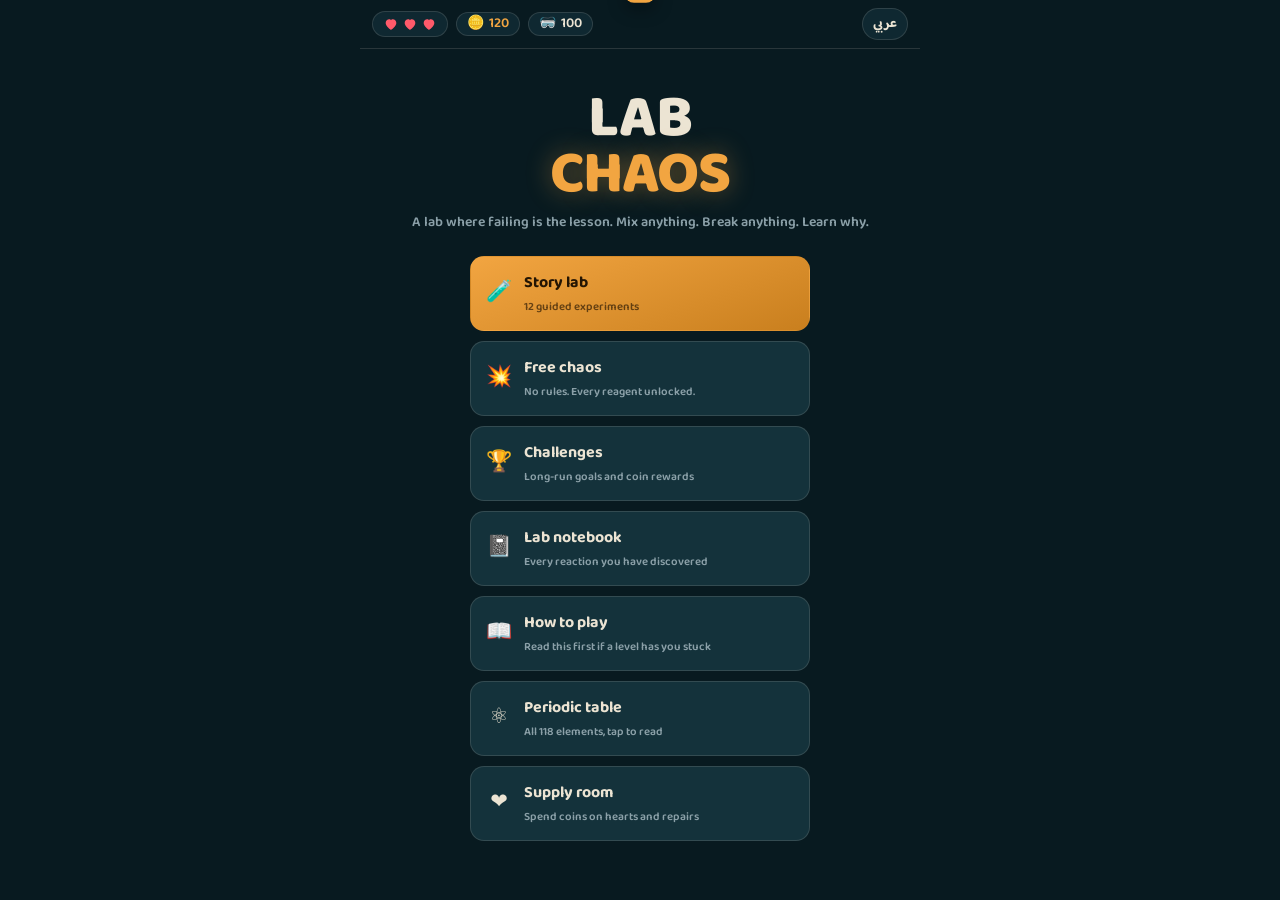
==== index.html @ be36ad11 "Rename lab-chaos.html to index.html" ====
<!DOCTYPE html>
<html lang="en" dir="ltr">
<head>
<meta charset="utf-8">
<meta name="viewport" content="width=device-width, initial-scale=1, maximum-scale=1, user-scalable=no, viewport-fit=cover">
<title>Lab Chaos</title>
<link rel="preconnect" href="https://fonts.googleapis.com">
<link rel="preconnect" href="https://fonts.gstatic.com" crossorigin>
<link href="https://fonts.googleapis.com/css2?family=Baloo+Bhaijaan+2:wght@400;600;700;800&display=swap" rel="stylesheet">
<style>
:root{
  --wall:#123540; --wall2:#0b232b; --wall3:#081a20;
  --bench:#4d3a2a; --bench2:#33251a; --bench3:#5e4835;
  --bone:#ece4d3; 
  --dim:#8ba0a8;
  --amber:#f2a541; --amber2:#c97f1e;
  --lilac:#b06fd0;
  --cuprite:#2f8fbf;
  --danger:#e0523c;
  --heart:#ff5a6a;
  --good:#5fd08a;
  --tox:#a8d84a;
  --glass:rgba(233,245,250,.16);
  --card:#14323b;
  --card2:#0f2831;
  --line:rgba(236,228,211,.14);
  --r:14px;
}
*{box-sizing:border-box;-webkit-tap-highlight-color:transparent}
html,body{margin:0;padding:0;height:100%;overflow:hidden;overscroll-behavior:none}
body{
  background:var(--wall3);
  color:var(--bone);
  font-family:"Baloo Bhaijaan 2","Segoe UI",Tahoma,system-ui,sans-serif;
  font-weight:600;
  -webkit-font-smoothing:antialiased;
  user-select:none;
}
button{font-family:inherit;font-weight:700;color:inherit;border:0;background:none;cursor:pointer}
#app{
  position:fixed;inset:0;display:flex;flex-direction:column;
  max-width:560px;margin:0 auto;
  background:var(--wall3);
  padding-top:env(safe-area-inset-top);
  padding-bottom:env(safe-area-inset-bottom);
}

/* ---------- HUD ---------- */
#hud{
  flex:0 0 auto;display:flex;align-items:center;gap:8px;
  padding:8px 12px;background:var(--wall3);
  border-bottom:1px solid var(--line);z-index:40;
}
.hud-pill{
  display:flex;align-items:center;gap:5px;
  background:var(--card2);border:1px solid var(--line);
  border-radius:999px;padding:4px 10px;font-size:14px;line-height:1;
}
.hud-pill .ic{font-size:14px}
#hearts{display:flex;gap:3px;align-items:center}
.hp{width:16px;height:16px;transition:transform .25s,opacity .25s}
.hp.gone{opacity:.22;transform:scale(.78)}
.hp.pulse{animation:hbeat .5s}
@keyframes hbeat{0%,100%{transform:scale(1)}40%{transform:scale(1.5)}}
#coinBox{color:var(--amber)}
#hud .spacer{flex:1}
#langBtn{
  background:var(--card2);border:1px solid var(--line);border-radius:999px;
  padding:4px 10px;font-size:13px;
}
#homeBtn{
  background:var(--card2);border:1px solid var(--line);border-radius:999px;
  width:30px;height:30px;display:flex;align-items:center;justify-content:center;font-size:15px;
}

/* ---------- screens ---------- */
.screen{
  flex:1;min-height:0;display:none;flex-direction:column;
}
.screen.on{display:flex}
.scroll{flex:1;min-height:0;overflow-y:auto;-webkit-overflow-scrolling:touch;padding:14px 14px 28px}

/* ---------- home ---------- */
#s-home .scroll{display:flex;flex-direction:column;justify-content:center;text-align:center}
.logo{
  font-size:clamp(38px,13vw,60px);font-weight:800;line-height:.92;
  letter-spacing:-.02em;margin:0 0 2px;
}
.logo .l2{display:block;color:var(--amber);text-shadow:0 0 26px rgba(242,165,65,.4)}
.tag{color:var(--dim);font-size:14px;font-weight:600;margin:6px 0 22px;line-height:1.5}
.menu{display:flex;flex-direction:column;gap:10px;max-width:340px;width:100%;margin:0 auto}
.mbtn{
  display:flex;align-items:center;gap:12px;text-align:start;
  background:var(--card);border:1px solid var(--line);border-radius:var(--r);
  padding:13px 15px;font-size:16px;transition:transform .12s,background .15s;
}
.mbtn:active{transform:scale(.975);background:#19404b}
.mbtn .em{font-size:21px;width:26px;text-align:center;flex:0 0 auto}
.mbtn .sub{display:block;font-size:11.5px;color:var(--dim);font-weight:600;margin-top:1px}
.mbtn.primary{background:linear-gradient(160deg,var(--amber) 0%,var(--amber2) 100%);color:#241503;border-color:transparent}
.mbtn.primary .sub{color:rgba(36,21,3,.66)}

/* ---------- lab ---------- */
#s-lab{position:relative}
#task{
  flex:0 0 auto;margin:8px 12px 0;padding:9px 12px;
  background:var(--card);border:1px solid var(--line);border-inline-start:3px solid var(--amber);
  border-radius:10px;font-size:13px;line-height:1.35;
}
#task .tl{color:var(--amber);font-size:11px;display:block;margin-bottom:1px}
#stage{
  flex:1;min-height:0;position:relative;overflow:hidden;
  margin:8px 0 0;
  background:
    radial-gradient(120% 80% at 50% 0%,#1a4855 0%,var(--wall) 45%,var(--wall2) 100%);
}
#stage.shake{animation:shk .32s linear infinite}
@keyframes shk{
  0%{transform:translate(0,0)}25%{transform:translate(-3px,2px)}
  50%{transform:translate(3px,-2px)}75%{transform:translate(-2px,-2px)}
  100%{transform:translate(0,0)}
}
.flicker{position:absolute;inset:0;background:rgba(180,230,240,.045);animation:flk 7s infinite;pointer-events:none}
@keyframes flk{0%,96%,100%{opacity:1}97%{opacity:.25}98%{opacity:.9}99%{opacity:.35}}

/* shelf on wall */
.wallshelf{position:absolute;top:9%;left:0;right:0;height:34px}
.wallshelf .board{position:absolute;bottom:0;left:6%;right:6%;height:5px;background:var(--bench2);border-radius:2px}
.wallshelf .jar{position:absolute;bottom:5px;width:11px;height:19px;border-radius:2px 2px 3px 3px;opacity:.5}
.hood{
  position:absolute;top:14%;inset-inline-end:3%;width:26%;height:30%;
  border:2px solid rgba(236,228,211,.2);border-radius:6px;
  background:linear-gradient(180deg,rgba(120,200,220,.10),rgba(120,200,220,.02));
}
.hood .sash{position:absolute;left:0;right:0;top:0;background:rgba(160,220,235,.16);
  border-bottom:2px solid rgba(236,228,211,.3);transition:height .4s;height:70%}
.hood.open .sash{height:14%}
.hood .lbl{position:absolute;bottom:3px;left:0;right:0;text-align:center;font-size:8.5px;color:var(--dim)}
.wallkit{position:absolute;top:15%;inset-inline-start:4%;display:flex;flex-direction:column;gap:9px;font-size:17px;opacity:.75}

/* bench */
.bench{position:absolute;left:0;right:0;bottom:0;height:26%;
  background:linear-gradient(180deg,var(--bench3) 0 9px,var(--bench) 9px,var(--bench2) 100%);
  border-top:2px solid #6b5340;
}
.bench::after{content:"";position:absolute;top:12px;left:8%;width:26%;height:2px;background:rgba(0,0,0,.32);border-radius:2px}
.bench::before{content:"";position:absolute;top:22px;inset-inline-end:14%;width:16%;height:3px;background:rgba(0,0,0,.25);border-radius:2px;filter:blur(.4px)}

/* character */
#doc{position:absolute;bottom:24%;inset-inline-start:6%;width:74px;transition:transform .2s}
#doc.panic{animation:jump .4s infinite}
@keyframes jump{0%,100%{transform:translateY(0)}50%{transform:translateY(-6px)}}

/* beaker */
#beakerWrap{position:absolute;bottom:20%;left:50%;transform:translateX(-50%);width:132px;filter:drop-shadow(0 6px 14px rgba(0,0,0,.5))}
#bubbles{position:absolute;inset:0;pointer-events:none}
.bub{position:absolute;border-radius:50%;background:rgba(255,255,255,.62);animation:rise linear forwards}
@keyframes rise{0%{transform:translateY(0) scale(.6);opacity:.9}100%{transform:translateY(-62px) scale(1.15);opacity:0}}
.steam{position:absolute;bottom:56%;left:50%;width:15px;height:15px;border-radius:50%;
  background:rgba(255,255,255,.3);filter:blur(4px);animation:steamUp 2s ease-out forwards}
@keyframes steamUp{0%{transform:translate(-50%,0) scale(.5);opacity:.75}100%{transform:translate(-50%,-90px) scale(2.4);opacity:0}}
#gasVeil{position:absolute;inset:0;background:radial-gradient(circle at 50% 70%,rgba(168,216,74,.55),rgba(168,216,74,0) 70%);opacity:0;transition:opacity .7s;pointer-events:none}
#flash{position:absolute;inset:0;background:#fff;opacity:0;pointer-events:none;transition:opacity .45s}
#fireLayer{position:absolute;inset:0;pointer-events:none;opacity:0;transition:opacity .3s;
  background:radial-gradient(circle at 50% 78%,rgba(242,120,40,.65),rgba(242,60,20,0) 62%)}

/* speech */
#say{
  position:absolute;bottom:44%;inset-inline-start:4%;max-width:52%;
  background:var(--bone);color:#16303a;border-radius:10px;padding:6px 9px;
  font-size:11.5px;line-height:1.3;opacity:0;transition:opacity .25s;font-weight:700;
}
#say.on{opacity:1}

/* ---------- controls ---------- */
#controls{flex:0 0 auto;background:var(--wall3);border-top:1px solid var(--line);padding:8px 10px 10px}
.row{display:flex;gap:7px;align-items:center}
.gear{
  flex:1;display:flex;flex-direction:column;align-items:center;gap:1px;
  background:var(--card2);border:1px solid var(--line);border-radius:10px;padding:5px 2px;
  font-size:9.5px;color:var(--dim);transition:background .15s,border-color .15s,color .15s;
}
.gear .g{font-size:16px;filter:grayscale(1) opacity(.5);transition:filter .15s}
.gear.on{background:#1d4a3a;border-color:#3f8f6a;color:#9fe0bd}
.gear.on .g{filter:none}

#slots{display:flex;gap:7px;margin:7px 0}
.slot{
  flex:1;height:46px;border-radius:10px;border:1.5px dashed rgba(236,228,211,.25);
  display:flex;flex-direction:column;align-items:center;justify-content:center;gap:0;
  background:var(--card2);font-size:9px;color:var(--dim);position:relative;overflow:hidden;
}
.slot.filled{border-style:solid;border-color:var(--amber);color:var(--bone)}
.slot .sym{font-size:15px;font-weight:800;line-height:1.05}
.slot .nm{font-size:8.5px;opacity:.72;line-height:1.1;padding:0 3px;text-align:center}
.slot .swatch{position:absolute;top:0;left:0;right:0;height:3px}
#mixBtn{
  flex:0 0 88px;height:46px;border-radius:10px;
  background:linear-gradient(160deg,var(--amber),var(--amber2));color:#241503;
  font-size:16px;font-weight:800;transition:transform .12s,filter .2s;
}
#mixBtn:disabled{filter:grayscale(.75) brightness(.62)}
#mixBtn:active:not(:disabled){transform:scale(.95)}

#shelf{display:flex;gap:6px;overflow-x:auto;padding:2px 0 4px;scrollbar-width:none}
#shelf::-webkit-scrollbar{display:none}
.rg{
  flex:0 0 auto;width:58px;border-radius:10px;background:var(--card);
  border:1px solid var(--line);padding:5px 3px 4px;
  display:flex;flex-direction:column;align-items:center;gap:2px;transition:transform .12s,border-color .15s;
}
.rg:active{transform:scale(.93)}
.rg.sel{border-color:var(--amber);background:#1c4351}
.bottle{width:19px;height:26px;border-radius:3px 3px 5px 5px;position:relative;box-shadow:inset -3px 0 5px rgba(0,0,0,.3)}
.bottle::before{content:"";position:absolute;top:-4px;left:50%;transform:translateX(-50%);width:8px;height:5px;background:#7d6a55;border-radius:2px}
.bottle .sh{position:absolute;top:3px;left:2.5px;width:2.5px;height:60%;background:rgba(255,255,255,.5);border-radius:2px}
.rg .s{font-size:10.5px;font-weight:800;line-height:1.1}
.rg .n{font-size:7.5px;color:var(--dim);line-height:1.05;text-align:center;height:17px;overflow:hidden}

/* emergency */
#emerg{
  position:absolute;inset:0;background:rgba(8,26,32,.9);backdrop-filter:blur(2px);
  display:none;flex-direction:column;align-items:center;justify-content:center;gap:12px;z-index:60;padding:20px;
}
#emerg.on{display:flex}
#emerg h3{margin:0;font-size:21px;color:var(--danger);text-align:center}
#emerg p{margin:0;font-size:13px;color:var(--dim);text-align:center;max-width:280px;line-height:1.4}
#timerBar{width:190px;height:7px;background:var(--card2);border-radius:4px;overflow:hidden}
#timerFill{height:100%;width:100%;background:var(--danger);transition:width .1s linear}
.erow{display:flex;gap:10px}
.ebtn{
  width:80px;height:80px;border-radius:16px;background:var(--card);border:1.5px solid var(--line);
  display:flex;flex-direction:column;align-items:center;justify-content:center;gap:3px;font-size:10px;color:var(--dim);
}
.ebtn .e{font-size:29px}
.ebtn:active{transform:scale(.94);border-color:var(--amber)}

/* ---------- result sheet ---------- */
#sheet{
  position:absolute;inset-inline:0;bottom:0;z-index:70;
  background:var(--card);border-radius:20px 20px 0 0;border-top:2px solid var(--line);
  transform:translateY(105%);transition:transform .34s cubic-bezier(.2,.9,.3,1);
  max-height:82%;display:flex;flex-direction:column;
}
#sheet.on{transform:translateY(0)}
#sheet .grab{width:38px;height:4px;border-radius:3px;background:rgba(236,228,211,.25);margin:8px auto 2px;flex:0 0 auto}
#sheet .body{overflow-y:auto;padding:8px 16px 14px}
#sheet .verdict{font-size:23px;font-weight:800;margin:2px 0 1px;display:flex;align-items:center;gap:7px}
#sheet .eq{
  font-size:13.5px;color:var(--bone);background:var(--card2);border:1px solid var(--line);
  border-radius:9px;padding:7px 10px;margin:8px 0;direction:ltr;text-align:center;letter-spacing:.02em;
}
#sheet .why{font-size:13.5px;line-height:1.55;color:#cfdde2;font-weight:600}
#sheet .why b{color:var(--amber);font-weight:800}
#sheet .lesson{
  margin-top:9px;padding:9px 11px;background:rgba(242,165,65,.09);
  border-inline-start:3px solid var(--amber);border-radius:0 9px 9px 0;font-size:12.5px;line-height:1.5;
}
#sheet .deltas{display:flex;gap:7px;flex-wrap:wrap;margin-top:10px}
.delta{font-size:12px;border-radius:999px;padding:3px 10px;background:var(--card2);border:1px solid var(--line)}
.delta.pos{color:var(--good)}.delta.neg{color:var(--danger)}
#sheetBtns{display:flex;gap:8px;padding:0 16px 16px;flex:0 0 auto}
.sbtn{flex:1;padding:12px;border-radius:11px;background:var(--card2);border:1px solid var(--line);font-size:14px}
.sbtn.go{background:linear-gradient(160deg,var(--amber),var(--amber2));color:#241503;border-color:transparent}

/* ---------- generic cards ---------- */
h2.title{font-size:25px;margin:2px 0 3px;font-weight:800}
p.lede{color:var(--dim);font-size:12.5px;margin:0 0 15px;line-height:1.5}
.lvl{
  display:flex;align-items:center;gap:11px;background:var(--card);border:1px solid var(--line);
  border-radius:12px;padding:11px 12px;margin-bottom:8px;text-align:start;width:100%;
}
.lvl:active{transform:scale(.985)}
.lvl.locked{opacity:.42}
.lvl .num{
  flex:0 0 34px;height:34px;border-radius:9px;background:var(--card2);border:1px solid var(--line);
  display:flex;align-items:center;justify-content:center;font-size:14px;font-weight:800;
}
.lvl.done .num{background:var(--good);color:#08221a;border-color:transparent}
.lvl .t{flex:1;min-width:0}
.lvl .t .a{font-size:14.5px;line-height:1.2}
.lvl .t .b{font-size:11px;color:var(--dim);line-height:1.3;margin-top:2px}
.lvl .st{font-size:16px;flex:0 0 auto}

.note{background:var(--card);border:1px solid var(--line);border-radius:12px;padding:11px 12px;margin-bottom:8px}
.note .h{display:flex;align-items:center;gap:7px;font-size:14.5px}
.note .eqn{font-size:12px;color:var(--amber);direction:ltr;margin:5px 0 4px;font-weight:700}
.note .d{font-size:12.5px;color:#cfdde2;line-height:1.5;font-weight:600}
.empty{text-align:center;color:var(--dim);font-size:13px;padding:44px 20px;line-height:1.6}

.ch{display:flex;gap:11px;align-items:center;background:var(--card);border:1px solid var(--line);border-radius:12px;padding:11px 12px;margin-bottom:8px}
.ch.done{border-color:rgba(95,208,138,.5);background:rgba(95,208,138,.07)}
.ch .ci{font-size:22px;flex:0 0 auto}
.ch .cb{flex:1;min-width:0}
.ch .cn{font-size:14px}
.ch .cd{font-size:11px;color:var(--dim);margin-top:1px;line-height:1.35}
.bar{height:5px;background:var(--card2);border-radius:3px;margin-top:6px;overflow:hidden}
.bar i{display:block;height:100%;background:var(--amber);border-radius:3px;transition:width .4s}
.ch .cr{font-size:12px;color:var(--amber);flex:0 0 auto;font-weight:800}

/* periodic */
#ptWrap{flex:1;min-height:0;overflow:auto;padding:10px 12px 24px;-webkit-overflow-scrolling:touch}
#pt{display:grid;grid-template-columns:repeat(18,30px);gap:2.5px;width:max-content;margin:0 auto}
.el{
  height:30px;border-radius:4px;display:flex;flex-direction:column;align-items:center;justify-content:center;
  font-size:10px;font-weight:800;line-height:1;color:#0b1c22;position:relative;
}
.el .z{position:absolute;top:1.5px;inset-inline-start:2.5px;font-size:6px;opacity:.65;font-weight:700}
.el.have{outline:2px solid var(--amber);outline-offset:-2px}
.legend{display:flex;flex-wrap:wrap;gap:5px;justify-content:center;margin:11px auto 0;max-width:420px}
.lg{font-size:9.5px;padding:2.5px 7px;border-radius:999px;color:#0b1c22;font-weight:700}
.ptnote{text-align:center;color:var(--dim);font-size:11px;margin-top:9px;line-height:1.5}

#elModal{
  position:absolute;inset:0;z-index:80;display:none;align-items:center;justify-content:center;padding:22px;
  background:rgba(8,26,32,.8);backdrop-filter:blur(3px);
}
#elModal.on{display:flex}
#elCard{background:var(--card);border:1px solid var(--line);border-radius:18px;padding:18px;width:100%;max-width:300px;text-align:center}
#elCard .big{font-size:52px;font-weight:800;line-height:1}
#elCard .nm{font-size:19px;margin-top:2px}
#elCard .meta{color:var(--dim);font-size:12.5px;margin-top:7px;line-height:1.6}
#elCard .cat{display:inline-block;margin-top:9px;font-size:11px;padding:3px 11px;border-radius:999px;color:#0b1c22;font-weight:700}

#toast{
  position:absolute;top:10px;left:50%;transform:translateX(-50%) translateY(-140%);
  background:var(--amber);color:#241503;padding:9px 15px;border-radius:999px;font-size:13px;
  z-index:90;transition:transform .35s;white-space:nowrap;box-shadow:0 6px 18px rgba(0,0,0,.4);max-width:92%;
}
#toast.on{transform:translateX(-50%) translateY(0)}

@media (prefers-reduced-motion:reduce){
  *,*::before,*::after{animation-duration:.001ms!important;animation-iteration-count:1!important;transition-duration:.01ms!important}
  .flicker{display:none}
}
button:focus-visible,.el:focus-visible{outline:2.5px solid var(--amber);outline-offset:2px}
@media (max-height:640px){
  #beakerWrap{width:110px}
  #doc{width:62px}
  .rg{width:54px}
  #task{font-size:12px;padding:7px 10px}
}
#task{display:flex;align-items:center;gap:8px}
#task .tk{flex:1;min-width:0}
#hintBtn{
  flex:0 0 auto;width:27px;height:27px;border-radius:50%;
  background:var(--card2);border:1px solid var(--amber);color:var(--amber);
  font-size:14px;font-weight:800;line-height:1;
}
#hintBtn.on{background:var(--amber);color:#241503}
.hintchips{display:flex;gap:6px;flex-wrap:wrap;margin-top:6px}
.hintchip{
  display:flex;align-items:center;gap:5px;background:var(--card2);
  border:1px solid var(--amber);border-radius:999px;padding:3px 9px;font-size:11px;
}
.hintchip i{width:9px;height:9px;border-radius:2px;display:block}
.hintgear{font-size:11px;color:var(--amber);margin-top:5px}

/* guide */
.gsec{background:var(--card);border:1px solid var(--line);border-radius:12px;padding:12px 13px;margin-bottom:9px}
.gsec h3{margin:0 0 3px;font-size:15px;color:var(--amber)}
.gsec p{margin:0 0 7px;font-size:12.5px;line-height:1.55;color:#cfdde2;font-weight:600}
.gstep{display:flex;gap:9px;align-items:flex-start;margin-bottom:7px}
.gstep .n{
  flex:0 0 20px;height:20px;border-radius:50%;background:var(--amber);color:#241503;
  display:flex;align-items:center;justify-content:center;font-size:11px;font-weight:800;margin-top:1px;
}
.gstep .x{flex:1;font-size:12.5px;line-height:1.5;color:#cfdde2;font-weight:600}
.grow{display:flex;gap:9px;align-items:flex-start;margin-bottom:6px;font-size:12.5px;line-height:1.5;color:#cfdde2;font-weight:600}
.grow .k{flex:0 0 76px;color:var(--bone);font-weight:800}
.gwalk{width:100%;text-align:start;background:var(--card2);border:1px solid var(--line);border-radius:10px;padding:9px 11px;margin-bottom:6px}
.gwalk .q{font-size:13px;display:flex;justify-content:space-between;gap:8px;align-items:center}
.gwalk .q b{color:var(--amber);font-weight:800}
.gwalk .a{font-size:12px;color:#cfdde2;line-height:1.5;margin-top:6px;display:none;font-weight:600}
.gwalk.open .a{display:block}

/* coach */
#coach{position:absolute;inset:0;z-index:95;display:none;align-items:center;justify-content:center;
  padding:24px;background:rgba(8,26,32,.86);backdrop-filter:blur(3px)}
#coach.on{display:flex}
#coachCard{background:var(--card);border:1px solid var(--line);border-radius:18px;padding:18px;width:100%;max-width:320px}
#coachCard .ch-step{font-size:11px;color:var(--amber);margin-bottom:3px}
#coachCard h3{margin:0 0 6px;font-size:18px}
#coachCard p{margin:0;font-size:13px;line-height:1.6;color:#cfdde2;font-weight:600}
#coachCard .ch-btns{display:flex;gap:8px;margin-top:15px}

[dir=rtl] #sheet .lesson{border-radius:9px 0 0 9px}
[dir=rtl] .logo{letter-spacing:0}
</style>
</head>
<body>
<div id="app">

  <div id="hud">
    <div class="hud-pill" id="hearts"></div>
    <div class="hud-pill" id="coinBox"><span class="ic">🪙</span><span id="coins">0</span></div>
    <div class="hud-pill" id="safeBox"><span class="ic">🥽</span><span id="safety">100</span></div>
    <div class="spacer"></div>
    <button id="langBtn">عربي</button>
    <button id="homeBtn">✕</button>
  </div>

  <!-- HOME -->
  <section class="screen on" id="s-home">
    <div class="scroll">
      <h1 class="logo"><span class="l1" id="logo1">LAB</span><span class="l2" id="logo2">CHAOS</span></h1>
      <p class="tag" id="tagline"></p>
      <div class="menu">
        <button class="mbtn primary" data-go="levels"><span class="em">🧪</span><span><span data-t="mStory"></span><span class="sub" data-t="mStorySub"></span></span></button>
        <button class="mbtn" data-go="free"><span class="em">💥</span><span><span data-t="mFree"></span><span class="sub" data-t="mFreeSub"></span></span></button>
        <button class="mbtn" data-go="challenges"><span class="em">🏆</span><span><span data-t="mCh"></span><span class="sub" data-t="mChSub"></span></span></button>
        <button class="mbtn" data-go="notes"><span class="em">📓</span><span><span data-t="mNotes"></span><span class="sub" data-t="mNotesSub"></span></span></button>
        <button class="mbtn" data-go="guide"><span class="em">📖</span><span><span data-t="mGuide"></span><span class="sub" data-t="mGuideSub"></span></span></button>
        <button class="mbtn" data-go="pt"><span class="em">⚛️</span><span><span data-t="mPt"></span><span class="sub" data-t="mPtSub"></span></span></button>
        <button class="mbtn" data-go="shop"><span class="em">❤️</span><span><span data-t="mShop"></span><span class="sub" data-t="mShopSub"></span></span></button>
      </div>
    </div>
  </section>

  <!-- LEVELS -->
  <section class="screen" id="s-levels">
    <div class="scroll">
      <h2 class="title" data-t="lvTitle"></h2>
      <p class="lede" data-t="lvLede"></p>
      <div id="lvlList"></div>
    </div>
  </section>

  <!-- LAB -->
  <section class="screen" id="s-lab">
    <div id="task">
      <div class="tk"><span class="tl" id="taskLabel"></span><span id="taskText"></span></div>
      <button id="hintBtn">?</button>
    </div>
    <div id="stage">
      <div class="flicker"></div>
      <div class="wallshelf"><div class="board"></div></div>
      <div class="hood" id="hoodVis"><div class="sash"></div><div class="lbl" data-t="hoodLbl"></div></div>
      <div class="wallkit"><span>🧯</span><span>🚿</span></div>
      <div class="bench"></div>
      <div id="doc"></div>
      <div id="say"></div>
      <div id="beakerWrap"><div id="beakerSvg"></div><div id="bubbles"></div></div>
      <div id="fireLayer"></div>
      <div id="gasVeil"></div>
      <div id="flash"></div>
      <div id="emerg">
        <h3 id="emergTitle"></h3>
        <p id="emergText"></p>
        <div id="timerBar"><div id="timerFill"></div></div>
        <div class="erow">
          <button class="ebtn" data-e="ext"><span class="e">🧯</span><span data-t="eExt"></span></button>
          <button class="ebtn" data-e="hood"><span class="e">🌬️</span><span data-t="eHood"></span></button>
          <button class="ebtn" data-e="shower"><span class="e">🚿</span><span data-t="eShower"></span></button>
        </div>
      </div>
      <div id="sheet">
        <div class="grab"></div>
        <div class="body">
          <div class="verdict" id="vTitle"></div>
          <div class="eq" id="vEq"></div>
          <div class="why" id="vWhy"></div>
          <div class="lesson" id="vLesson"></div>
          <div class="deltas" id="vDeltas"></div>
        </div>
        <div id="sheetBtns">
          <button class="sbtn" id="sAgain"></button>
          <button class="sbtn go" id="sNext"></button>
        </div>
      </div>
    </div>
    <div id="controls">
      <div class="row">
        <button class="gear" data-gear="goggles"><span class="g">🥽</span><span data-t="gGoggles"></span></button>
        <button class="gear" data-gear="gloves"><span class="g">🧤</span><span data-t="gGloves"></span></button>
        <button class="gear" data-gear="hood"><span class="g">🌬️</span><span data-t="gHood"></span></button>
        <button class="gear" data-gear="shield"><span class="g">🛡️</span><span data-t="gShield"></span></button>
      </div>
      <div id="slots">
        <button class="slot" data-slot="0"></button>
        <button class="slot" data-slot="1"></button>
        <button id="mixBtn" disabled></button>
      </div>
      <div id="shelf"></div>
    </div>
  </section>

  <!-- NOTES -->
  <section class="screen" id="s-notes">
    <div class="scroll">
      <h2 class="title" data-t="nTitle"></h2>
      <p class="lede" id="nLede"></p>
      <div id="noteList"></div>
    </div>
  </section>

  <!-- CHALLENGES -->
  <section class="screen" id="s-challenges">
    <div class="scroll">
      <h2 class="title" data-t="cTitle"></h2>
      <p class="lede" data-t="cLede"></p>
      <div id="chList"></div>
    </div>
  </section>

  <!-- SHOP -->
  <section class="screen" id="s-shop">
    <div class="scroll">
      <h2 class="title" data-t="shTitle"></h2>
      <p class="lede" data-t="shLede"></p>
      <div id="shopList"></div>
    </div>
  </section>

  <!-- GUIDE -->
  <section class="screen" id="s-guide">
    <div class="scroll">
      <h2 class="title" data-t="guTitle"></h2>
      <p class="lede" data-t="guLede"></p>
      <div id="guideBody"></div>
    </div>
  </section>

  <!-- PERIODIC -->
  <section class="screen" id="s-pt">
    <div style="padding:12px 14px 0"><h2 class="title" data-t="pTitle"></h2><p class="lede" data-t="pLede"></p></div>
    <div id="ptWrap"><div id="pt"></div><div class="legend" id="ptLegend"></div><p class="ptnote" data-t="pNote"></p></div>
    <div id="elModal"><div id="elCard"></div></div>
  </section>

  <div id="coach"><div id="coachCard">
    <div class="ch-step" id="coachStep"></div>
    <h3 id="coachTitle"></h3>
    <p id="coachText"></p>
    <div class="ch-btns">
      <button class="sbtn" id="coachSkip"></button>
      <button class="sbtn go" id="coachNext"></button>
    </div>
  </div></div>

  <div id="toast"></div>
</div>
<script>
/* ============ LAB CHAOS ============ */
var L = 'en';
var T = {
  en:{
    tagline:"A lab where failing is the lesson.\nMix anything. Break anything. Learn why.",
    mStory:"Story lab", mStorySub:"12 guided experiments",
    mFree:"Free chaos", mFreeSub:"No rules. Every reagent unlocked.",
    mCh:"Challenges", mChSub:"Long-run goals and coin rewards",
    mNotes:"Lab notebook", mNotesSub:"Every reaction you have discovered",
    mPt:"Periodic table", mPtSub:"All 118 elements, tap to read",
    mShop:"Supply room", mShopSub:"Spend coins on hearts and repairs",
    lvTitle:"Story lab", lvLede:"Each level teaches one idea. Finish it to unlock the next.",
    nTitle:"Lab notebook", nTitleSub:"",
    cTitle:"Challenges", cLede:"These track across every mode. Rewards pay out once.",
    shTitle:"Supply room", shLede:"Explosions cost money. This is where it comes back.",
    pTitle:"Periodic table", pLede:"Scroll sideways. Elements outlined in amber are on your shelf.",
    pNote:"Tap any element for its name, mass and family.",
    hoodLbl:"FUME HOOD",
    gGoggles:"Goggles", gGloves:"Gloves", gHood:"Hood", gShield:"Shield",
    slotEmpty:"tap a\nreagent", mix:"MIX",
    taskLabel:"OBJECTIVE", freeTask:"Free chaos. No objective, no timer. Mix whatever you want and read what happens.",
    eExt:"Extinguisher", eHood:"Open hood", eShower:"Shower",
    emergFire:"FIRE IN THE BEAKER", emergGas:"GAS ESCAPING", emergSpill:"SPILL ON YOUR HANDS",
    emergText:"Three seconds. Pick the right control.",
    again:"Mix again", next:"Next level", backHome:"Back to lab menu", retry:"Retry level",
    saved:"Saved to notebook",
    noNotes:"Your notebook is empty.\nGo mix something and it will fill up on its own.",
    notesCount:"@a of @b reactions discovered.",
    lockedTxt:"Finish the level before it",
    goalDone:"Objective complete",
    hpLost:"−1 heart", hpNone:"Out of hearts. Buy one in the supply room, or keep playing in free chaos.",
    buyHeart:"Refill one heart", buyHeartD:"Back to the bench with a full heart.",
    repair:"Repair the lab", repairD:"Clears the damage penalty on your safety score.",
    restock:"Restock shelf", restockD:"A small coin top-up for finishing your reagents.",
    buy:"Buy", owned:"Full", cant:"Not enough coins",
    bought:"Done", safetyUp:"Safety restored",
    vSuccess:"Clean result", vPartial:"Not quite", vHazard:"Hazard", vBoom:"Explosion", vFire:"Fire", vSaved:"Good save",
    noReact:"Nothing visible happens",
    noReactWhy:"These two do not react under lab conditions. Not every pair does something, and knowing which pairs are inert is real chemistry knowledge.",
    noReactLesson:"A negative result is still a result. Write it down.",
    gearNoGoggles:"You skipped goggles. That is why the damage was worse.",
    gearNoHood:"The hood was shut, so the gas had nowhere to go.",
    gearNoShield:"No blast shield. The whole bench took it.",
    firstBoom:"Your first explosion. Dr. Fizz forgives you.",
    win:"Level cleared",
    winTxt:"Objective met. The next level is open.",
    allDone:"You finished every level. Free chaos is still waiting.",
    sayIdle:"Ready when you are.",
    sayMix:"Here goes...",
    sayBoom:"...I regret everything.",
    sayGood:"That is exactly right.",
    sayGas:"Do not breathe that.",
    chReward:"+@n",
    mGuide:"How to play", mGuideSub:"Read this first if a level has you stuck",
    guTitle:"How to play", guLede:"Everything the game expects you to know, in one place.",
    hintOn:"Hint", hintTitle:"You need",
    hintGear:"Gear required for this level:",
    hintFree:"No objective here. Pick any two things and press MIX.",
    gWalk:"Level walkthrough", gWalkNote:"Tap a level to reveal the answer.",
    coachSkip:"Skip", coachNext:"Next", coachDone:"Start mixing",
    c1t:"Two reagents, one mix",
    c1x:"Tap any two bottles on the shelf at the bottom. They fill the two slots. Then press MIX. Tap a filled slot to empty it.",
    c2t:"Names and formulas",
    c2x:"Each bottle shows its chemical formula on top and its everyday name underneath. NaCl is table salt. CH₃COOH is vinegar. The objective may use either name, so read both lines.",
    c3t:"Gear never blocks you",
    c3x:"Goggles, gloves, fume hood and blast shield are optional. They do not stop a mix — they change what it costs you when it goes wrong.",
    c4t:"Stuck? Press the ? button",
    c4x:"The question mark next to the objective tells you exactly which reagents the level wants. It is free and it costs you nothing."
  },
  ar:{
    tagline:"مختبر يكون فيه الفشل هو الدرس.\nاخلط أي شيء. دمّر أي شيء. وافهم السبب.",
    mStory:"مختبر القصة", mStorySub:"١٢ تجربة موجّهة",
    mFree:"الفوضى الحرة", mFreeSub:"بلا قواعد. كل المواد متاحة.",
    mCh:"التحديات", mChSub:"أهداف طويلة المدى ومكافآت",
    mNotes:"دفتر المختبر", mNotesSub:"كل تفاعل اكتشفته",
    mPt:"الجدول الدوري", mPtSub:"١١٨ عنصراً، اضغط لتقرأ",
    mShop:"غرفة التموين", mShopSub:"اصرف عملاتك على القلوب والإصلاح",
    lvTitle:"مختبر القصة", lvLede:"كل مرحلة تعلّمك فكرة واحدة. أنهِها لتفتح التالية.",
    nTitle:"دفتر المختبر", nTitleSub:"",
    cTitle:"التحديات", cLede:"تُحسب في كل الأوضاع. المكافأة تُصرف مرة واحدة.",
    shTitle:"غرفة التموين", shLede:"الانفجارات تكلّف مالاً. ومن هنا يعود.",
    pTitle:"الجدول الدوري", pLede:"مرّر جانبياً. العناصر المحاطة بالكهرماني موجودة على رفّك.",
    pNote:"اضغط أي عنصر لتعرف اسمه وكتلته وعائلته.",
    hoodLbl:"شفّاط الأبخرة",
    gGoggles:"نظارة", gGloves:"قفاز", gHood:"شفّاط", gShield:"حاجز",
    slotEmpty:"اختر\nمادة", mix:"اخلط",
    taskLabel:"الهدف", freeTask:"فوضى حرة. لا هدف ولا وقت. اخلط ما تشاء واقرأ ما يحدث.",
    eExt:"طفّاية", eHood:"افتح الشفّاط", eShower:"دُش الطوارئ",
    emergFire:"نار في الكأس", emergGas:"غاز يتسرّب", emergSpill:"انسكاب على يديك",
    emergText:"ثلاث ثوانٍ. اختر التصرف الصحيح.",
    again:"اخلط مجدداً", next:"المرحلة التالية", backHome:"قائمة المختبر", retry:"أعد المرحلة",
    saved:"حُفظ في الدفتر",
    noNotes:"دفترك فارغ.\nاذهب واخلط شيئاً وسيمتلئ وحده.",
    notesCount:"اكتشفت @a من أصل @b تفاعلاً.",
    lockedTxt:"أنهِ المرحلة السابقة",
    goalDone:"تحقق الهدف",
    hpLost:"−قلب واحد", hpNone:"نفدت القلوب. اشترِ واحداً من غرفة التموين، أو تابع في الفوضى الحرة.",
    buyHeart:"إعادة قلب", buyHeartD:"عُد إلى الطاولة بقلب كامل.",
    repair:"إصلاح المختبر", repairD:"يزيل خصم الضرر من درجة الأمان.",
    restock:"إعادة تعبئة الرف", restockD:"دعم بسيط بالعملات.",
    buy:"شراء", owned:"مكتمل", cant:"العملات لا تكفي",
    bought:"تم", safetyUp:"استُعيدت درجة الأمان",
    vSuccess:"نتيجة نظيفة", vPartial:"ليس تماماً", vHazard:"خطر", vBoom:"انفجار", vFire:"حريق", vSaved:"إنقاذ موفّق",
    noReact:"لا يحدث شيء ظاهر",
    noReactWhy:"هاتان المادتان لا تتفاعلان في ظروف المختبر. ليس كل زوج يفعل شيئاً، ومعرفة الأزواج الخاملة معرفة كيميائية حقيقية.",
    noReactLesson:"النتيجة السالبة نتيجة أيضاً. دوّنها.",
    gearNoGoggles:"تجاهلت النظارة. لهذا كان الضرر أسوأ.",
    gearNoHood:"الشفّاط كان مغلقاً، فلم يجد الغاز مخرجاً.",
    gearNoShield:"لا حاجز واقٍ. الطاولة كلها تلقّت الضربة.",
    firstBoom:"انفجارك الأول. د. فِز يسامحك.",
    win:"اجتزت المرحلة",
    winTxt:"تحقق الهدف. المرحلة التالية مفتوحة.",
    allDone:"أنهيت كل المراحل. الفوضى الحرة ما زالت بانتظارك.",
    sayIdle:"جاهز متى ما أردت.",
    sayMix:"ها نحن ذا...",
    sayBoom:"...أنا نادم على كل شيء.",
    sayGood:"هذا صحيح تماماً.",
    sayGas:"لا تتنفس ذلك.",
    chReward:"+@n",
    mGuide:"كيف تلعب", mGuideSub:"اقرأ هذا أولاً إذا توقفت عند مرحلة",
    guTitle:"كيف تلعب", guLede:"كل ما تتوقع اللعبة أن تعرفه، في مكان واحد.",
    hintOn:"تلميح", hintTitle:"تحتاج",
    hintGear:"المعدات المطلوبة لهذه المرحلة:",
    hintFree:"لا هدف هنا. اختر أي مادتين واضغط اخلط.",
    gWalk:"حلول المراحل", gWalkNote:"اضغط على المرحلة لكشف الحل.",
    coachSkip:"تخطٍّ", coachNext:"التالي", coachDone:"ابدأ الخلط",
    c1t:"مادتان، وخلطة واحدة",
    c1x:"اضغط أي زجاجتين من الرف في الأسفل، فتملآن الخانتين. ثم اضغط «اخلط». واضغط على خانة ممتلئة لتفريغها.",
    c2t:"الأسماء والصيغ",
    c2x:"كل زجاجة تعرض صيغتها الكيميائية في الأعلى واسمها الدارج تحتها. NaCl هو ملح الطعام، وCH₃COOH هو الخل. قد يستخدم الهدف أي الاسمين، فاقرأ السطرين.",
    c3t:"المعدات لا تمنعك أبداً",
    c3x:"النظارة والقفاز والشفّاط والحاجز كلها اختيارية. لا توقف الخلط — بل تغيّر ثمن الخطأ حين يقع.",
    c4t:"توقفت؟ اضغط زر ؟",
    c4x:"علامة الاستفهام بجوار الهدف تخبرك بالضبط أي المواد تريدها المرحلة. مجانية ولا تكلفك شيئاً."
  }
};
function t(k){ return (T[L][k] !== undefined ? T[L][k] : k); }

/* ---------- reagents ---------- */
var REAGENTS = [
  {id:'h2o',    sym:'H₂O',     en:'Water',            ar:'ماء',                  c:'#4aa8d8', z:[1,8]},
  {id:'hcl',    sym:'HCl',     en:'Hydrochloric acid',ar:'حمض الهيدروكلوريك',    c:'#d9e04a', z:[1,17]},
  {id:'naoh',   sym:'NaOH',    en:'Sodium hydroxide', ar:'هيدروكسيد الصوديوم',   c:'#cdd6dd', z:[11,8,1]},
  {id:'na',     sym:'Na',      en:'Sodium metal',     ar:'فلز الصوديوم',         c:'#e6e6dc', z:[11]},
  {id:'k',      sym:'K',       en:'Potassium metal',  ar:'فلز البوتاسيوم',       c:'#b06fd0', z:[19]},
  {id:'h2o2',   sym:'H₂O₂',    en:'Hydrogen peroxide',ar:'بيروكسيد الهيدروجين',  c:'#dff2f7', z:[1,8]},
  {id:'ki',     sym:'KI',      en:'Potassium iodide', ar:'يوديد البوتاسيوم',     c:'#7b569b', z:[19,53]},
  {id:'cuso4',  sym:'CuSO₄',   en:'Copper sulfate',   ar:'كبريتات النحاس',       c:'#2f8fbf', z:[29,16,8]},
  {id:'agno3',  sym:'AgNO₃',   en:'Silver nitrate',   ar:'نترات الفضة',          c:'#dfe6ea', z:[47,7,8]},
  {id:'nacl',   sym:'NaCl',    en:'Table salt',       ar:'ملح الطعام',           c:'#f4f4f4', z:[11,17]},
  {id:'nahco3', sym:'NaHCO₃',  en:'Baking soda',      ar:'بيكربونات الصوديوم',   c:'#f2efe4', z:[11,1,6,8]},
  {id:'aceti',  sym:'CH₃COOH', en:'Vinegar',          ar:'الخل',                 c:'#e8d9a0', z:[6,1,8]},
  {id:'mg',     sym:'Mg',      en:'Magnesium ribbon', ar:'شريط المغنيسيوم',      c:'#d9d9d9', z:[12]},
  {id:'fe',     sym:'Fe',      en:'Iron filings',     ar:'برادة الحديد',         c:'#8a6a4a', z:[26]},
  {id:'phen',   sym:'Ph',      en:'Indicator',        ar:'كاشف لوني',            c:'#ffb3d9', z:[6,1,8]},
  {id:'bleach', sym:'NaOCl',   en:'Bleach',           ar:'مبيّض كلوري',          c:'#eaf6d9', z:[11,8,17]},
  {id:'nh3',    sym:'NH₃',     en:'Ammonia cleaner',  ar:'منظّف الأمونيا',       c:'#cfe8d0', z:[7,1]},
  {id:'heat',   sym:'🔥',      en:'Burner',           ar:'موقد اللهب',           c:'#f2a541', z:[]}
];
var RG = {}; REAGENTS.forEach(function(r){ RG[r.id]=r; });

/* ---------- reactions ----------
   kind: ok | meh | gas | boom | fire
   int: 0-10 intensity  |  col: liquid color  |  fx: foam|steam|precip|flame|crystal
*/
function K(a,b){ return [a,b].sort().join('+'); }
var RX = {};
function rx(a,b,o){ RX[K(a,b)] = o; }

rx('hcl','naoh',{kind:'ok',int:4,col:'#7fd6a0',fx:'steam',
  eq:'HCl + NaOH → NaCl + H₂O',
  en:{n:'Neutralization',w:'A strong acid and a strong base cancel each other out. What is left is salt water — and heat, which is why the beaker warms up.',l:'Neutralization always releases heat. Add base too fast and the heat comes faster than the beaker can lose it.'},
  ar:{n:'تعادُل',w:'حمض قوي وقاعدة قوية يلغي كل منهما الآخر. الناتج ماء وملح — وحرارة، ولهذا يسخن الكأس.',l:'التعادل يطلق حرارة دائماً. أضف القاعدة بسرعة وستأتي الحرارة أسرع مما يستطيع الكأس تبديده.'}});

rx('hcl','nahco3',{kind:'gas',int:5,col:'#cfe3ea',fx:'foam',
  eq:'HCl + NaHCO₃ → NaCl + H₂O + CO₂↑',
  en:{n:'Carbon dioxide',w:'The acid pulls the carbonate apart and carbon dioxide comes off as a fizz. The gas is heavier than air, so it sits in the beaker.',l:'This is the reaction inside every fire extinguisher and every antacid tablet.'},
  ar:{n:'ثاني أكسيد الكربون',w:'الحمض يفكّك الكربونات فينطلق ثاني أكسيد الكربون على شكل فوران. الغاز أثقل من الهواء فيبقى داخل الكأس.',l:'هذا هو التفاعل نفسه داخل كل طفاية حريق وكل قرص مضاد للحموضة.'}});

rx('aceti','nahco3',{kind:'gas',int:6,col:'#e6efdd',fx:'foam',
  eq:'CH₃COOH + NaHCO₃ → CH₃COONa + H₂O + CO₂↑',
  en:{n:'The classic volcano',w:'A weak acid this time, so the fizz is slower and lasts longer than with hydrochloric acid. Same gas, gentler release.',l:'Acid strength changes the speed of a reaction, not always the products.'},
  ar:{n:'البركان الكلاسيكي',w:'حمض ضعيف هذه المرة، فالفوران أبطأ ويدوم أطول من حمض الهيدروكلوريك. الغاز نفسه لكن الانطلاق أهدأ.',l:'قوة الحمض تغيّر سرعة التفاعل، وليس بالضرورة نواتجه.'}});

rx('hcl','mg',{kind:'gas',int:6,col:'#dbe7ec',fx:'foam',
  eq:'Mg + 2HCl → MgCl₂ + H₂↑',
  en:{n:'Hydrogen released',w:'The metal dissolves and hydrogen bubbles off. The beaker gets noticeably hot. Hydrogen is flammable, which matters if there is a flame nearby.',l:'Never run a hydrogen-producing reaction next to an open burner.'},
  ar:{n:'انطلاق الهيدروجين',w:'الفلز يذوب وينطلق الهيدروجين فقاعات. يسخن الكأس بوضوح. والهيدروجين قابل للاشتعال، وهذا مهم لو كان هناك لهب قريب.',l:'لا تُجرِ تفاعلاً منتجاً للهيدروجين بجوار موقد مكشوف أبداً.'}});

rx('h2o','na',{kind:'fire',int:8,col:'#ffe08a',fx:'flame',
  eq:'2Na + 2H₂O → 2NaOH + H₂↑',
  en:{n:'Sodium on water',w:'The metal skids across the surface, melts into a ball and lights the hydrogen it is making. Orange flame, then a sharp crack.',l:'Alkali metals get more violent as you go down the group. Sodium is the warning. Potassium is the punishment.'},
  ar:{n:'الصوديوم على الماء',w:'الفلز ينزلق على السطح، ينصهر إلى كرة، ويشعل الهيدروجين الذي ينتجه. لهب برتقالي ثم فرقعة حادة.',l:'فلزات القلويات تزداد عنفاً كلما نزلت في المجموعة. الصوديوم تحذير. البوتاسيوم عقاب.'}});

rx('h2o','k',{kind:'boom',int:10,col:'#c99ae0',fx:'flame',
  eq:'2K + 2H₂O → 2KOH + H₂↑',
  en:{n:'Potassium on water',w:'Same reaction as sodium but far faster. The heat ignites the hydrogen instantly and the whole thing detonates in a lilac flash.',l:'The reaction did not change — the rate did. Rate is what turns chemistry into an accident.'},
  ar:{n:'البوتاسيوم على الماء',w:'التفاعل نفسه كالصوديوم لكنه أسرع بكثير. الحرارة تشعل الهيدروجين فوراً وينفجر كل شيء بومضة بنفسجية.',l:'التفاعل لم يتغير — بل سرعته. السرعة هي ما يحوّل الكيمياء إلى حادث.'}});

rx('hcl','k',{kind:'boom',int:10,col:'#d0a8e8',fx:'flame',
  eq:'2K + 2HCl → 2KCl + H₂↑',
  en:{n:'Potassium in acid',w:'Everything wrong with potassium and water, but faster, because the acid supplies hydrogen ions much more readily.',l:'If a reagent is violent with water, assume it is worse with acid.'},
  ar:{n:'البوتاسيوم في حمض',w:'كل ما هو خاطئ في البوتاسيوم مع الماء، لكن أسرع، لأن الحمض يوفّر أيونات الهيدروجين بسهولة أكبر.',l:'إذا كانت المادة عنيفة مع الماء، فافترض أنها أسوأ مع الحمض.'}});

rx('hcl','na',{kind:'boom',int:9,col:'#ffd27a',fx:'flame',
  eq:'2Na + 2HCl → 2NaCl + H₂↑',
  en:{n:'Sodium in acid',w:'Rapid, hot, and it throws droplets of acid out of the beaker. This is the case where a blast shield actually earns its place.',l:'Splash is a hazard on its own, even without a real explosion.'},
  ar:{n:'الصوديوم في حمض',w:'سريع وحارّ ويقذف قطرات الحمض خارج الكأس. هنا تحديداً يثبت الحاجز الواقي فائدته.',l:'الرذاذ خطر بحد ذاته، حتى بدون انفجار حقيقي.'}});

rx('h2o2','ki',{kind:'ok',int:7,col:'#f5e7c0',fx:'foam',
  eq:'2H₂O₂ --KI--> 2H₂O + O₂↑',
  en:{n:'Elephant toothpaste',w:'The iodide is a catalyst. It is not consumed — it just gives the peroxide an easier path to break down, and the oxygen foams out fast.',l:'A catalyst changes how fast, never how much. Fish the iodide out afterwards and it is unchanged.'},
  ar:{n:'معجون الفيل',w:'اليوديد عامل حفّاز. لا يُستهلك — بل يعطي البيروكسيد مساراً أسهل للتفكك، فيندفع الأكسجين رغوةً.',l:'الحفّاز يغيّر السرعة لا الكمية. استخرج اليوديد بعدها وستجده كما هو.'}});

rx('cuso4','h2o',{kind:'ok',int:2,col:'#2f8fbf',fx:'crystal',
  eq:'CuSO₄ + 5H₂O → CuSO₄·5H₂O',
  en:{n:'Copper sulfate dissolves',w:'The white powder takes water into its crystal structure and turns that deep blue. The blue is the water, not the copper alone.',l:'Colour can be a test. Blue means hydrated, white means dry.'},
  ar:{n:'ذوبان كبريتات النحاس',w:'المسحوق الأبيض يدخل الماء في بنيته البلورية فيتحول إلى الأزرق الغامق. الأزرق سببه الماء لا النحاس وحده.',l:'اللون قد يكون اختباراً. الأزرق يعني مُماهاً، والأبيض يعني جافاً.'}});

rx('cuso4','fe',{kind:'ok',int:3,col:'#8fa86a',fx:'precip',
  eq:'Fe + CuSO₄ → FeSO₄ + Cu',
  en:{n:'Displacement',w:'Iron is more reactive than copper, so it pushes the copper out of solution. The filings come out coated in bright copper and the blue fades to pale green.',l:'The reactivity series is a queue. A metal higher up always displaces one below it.'},
  ar:{n:'إحلال',w:'الحديد أنشط من النحاس فيزيح النحاس من المحلول. تخرج البرادة مغطاة بنحاس لامع ويبهت الأزرق إلى أخضر شاحب.',l:'سلسلة النشاط طابور. الفلز الأعلى يزيح دائماً من هو أدنى منه.'}});

rx('agno3','nacl',{kind:'ok',int:2,col:'#e8ecef',fx:'precip',
  eq:'AgNO₃ + NaCl → AgCl↓ + NaNO₃',
  en:{n:'White precipitate',w:'Two clear liquids meet and a solid appears out of nowhere. Silver chloride will not stay dissolved, so it drops out as a milky cloud.',l:'This is the standard test for chloride. Leave it in sunlight and it darkens — that is photography.'},
  ar:{n:'راسب أبيض',w:'سائلان صافيان يلتقيان فيظهر صلب من العدم. كلوريد الفضة لا يبقى ذائباً فيترسّب كسحابة حليبية.',l:'هذا هو الاختبار القياسي للكلوريد. اتركه في الشمس فيسودّ — وهذا أصل التصوير الفوتوغرافي.'}});

rx('cuso4','naoh',{kind:'ok',int:3,col:'#2f6fbf',fx:'precip',
  eq:'CuSO₄ + 2NaOH → Cu(OH)₂↓ + Na₂SO₄',
  en:{n:'Copper hydroxide',w:'A pale blue jelly forms and sinks. It is copper hydroxide, and it refuses to dissolve.',l:'Precipitate colour identifies the metal. Blue gel means copper, almost every time.'},
  ar:{n:'هيدروكسيد النحاس',w:'يتكوّن هلام أزرق شاحب ويهبط. إنه هيدروكسيد النحاس، ويرفض الذوبان.',l:'لون الراسب يحدد الفلز. الهلام الأزرق يعني نحاساً في أغلب الحالات.'}});

rx('h2o','naoh',{kind:'meh',int:5,col:'#dbe6ea',fx:'steam',
  eq:'NaOH(s) + H₂O → Na⁺(aq) + OH⁻(aq)',
  en:{n:'It just gets hot',w:'No new substance, but a lot of heat. Dissolving is not always a quiet process — this one can boil the water if you rush it.',l:'Always add the solid to the water, never water to the solid. The reverse spits boiling caustic back at you.'},
  ar:{n:'مجرد سخونة',w:'لا مادة جديدة، لكن حرارة كثيرة. الذوبان ليس دائماً هادئاً — هذا قد يغلي الماء إن استعجلت.',l:'أضف الصلب إلى الماء دائماً، لا الماء إلى الصلب. العكس يقذف قلوياً غالياً في وجهك.'}});

rx('agno3','hcl',{kind:'ok',int:2,col:'#e4e9ec',fx:'precip',
  eq:'AgNO₃ + HCl → AgCl↓ + HNO₃',
  en:{n:'Chloride confirmed',w:'The same white curd as with table salt, because the chloride ion is what matters, not what it came attached to.',l:'Tests detect ions, not compounds. Any chloride source gives this result.'},
  ar:{n:'تأكيد الكلوريد',w:'نفس الراسب الأبيض كما مع ملح الطعام، لأن المهم هو أيون الكلوريد لا ما كان مرتبطاً به.',l:'الاختبارات تكشف الأيونات لا المركبات. أي مصدر للكلوريد يعطي النتيجة نفسها.'}});

rx('heat','mg',{kind:'ok',int:8,col:'#ffffff',fx:'flame',
  eq:'2Mg + O₂ → 2MgO',
  en:{n:'Blinding white flame',w:'Magnesium burns with a light so bright it can damage your eyes directly. The ash left behind is magnesium oxide, a white powder.',l:'Some hazards are not chemical burns — they are light. Goggles are not optional here.'},
  ar:{n:'لهب أبيض مبهر',w:'المغنيسيوم يحترق بضوء شديد يمكن أن يؤذي عينيك مباشرة. الرماد المتبقي أكسيد المغنيسيوم، مسحوق أبيض.',l:'ليست كل الأخطار حروقاً كيميائية — بعضها ضوء. النظارة ليست اختيارية هنا.'}});

rx('heat','nacl',{kind:'ok',int:4,col:'#ffb347',fx:'flame',
  eq:'Na⁺ --heat--> orange emission (589 nm)',
  en:{n:'Flame test: sodium',w:'The heat kicks electrons up an energy level. When they fall back they release exactly one colour — the deep orange of every street lamp.',l:'Each metal has its own flame colour. It is a fingerprint you can see.'},
  ar:{n:'اختبار اللهب: الصوديوم',w:'الحرارة ترفع الإلكترونات مستوى طاقة. وحين تعود تطلق لوناً واحداً بالضبط — برتقالي مصابيح الشوارع.',l:'لكل فلز لون لهب خاص. إنها بصمة يمكنك رؤيتها.'}});

rx('heat','cuso4',{kind:'ok',int:4,col:'#eceae2',fx:'steam',
  eq:'CuSO₄·5H₂O --heat--> CuSO₄ + 5H₂O↑',
  en:{n:'Driving off the water',w:'The blue crystals give up their water and go chalky white. Add water again and the blue comes straight back.',l:'A reversible change. Nothing was destroyed — only rearranged.'},
  ar:{n:'طرد الماء',w:'البلورات الزرقاء تتخلى عن مائها وتصبح بيضاء طباشيرية. أضف الماء مجدداً ويعود الأزرق فوراً.',l:'تغيّر عكوس. لم يُدمَّر شيء — بل أُعيد ترتيبه.'}});

rx('naoh','phen',{kind:'ok',int:2,col:'#ff6fae',fx:'',
  eq:'Ph (colourless) → Ph²⁻ (pink) above pH 8.2',
  en:{n:'Indicator turns pink',w:'The indicator molecule changes shape when it loses a proton, and the new shape absorbs different light. Pink means basic.',l:'Indicators do not measure pH. They flip at one point and tell you which side you are on.'},
  ar:{n:'الكاشف يتحول وردياً',w:'جزيء الكاشف يغيّر شكله حين يفقد بروتوناً، والشكل الجديد يمتص ضوءاً مختلفاً. الوردي يعني قاعدياً.',l:'الكواشف لا تقيس الأس الهيدروجيني. إنها تنقلب عند نقطة واحدة وتخبرك في أي جهة أنت.'}});

rx('hcl','phen',{kind:'meh',int:1,col:'#dfe7ea',fx:'',
  eq:'Ph stays colourless below pH 8.2',
  en:{n:'Indicator stays clear',w:'Nothing to see, and that is the information. Phenolphthalein is colourless in anything acidic or neutral.',l:'An indicator that does nothing has still ruled out half the pH scale for you.'},
  ar:{n:'الكاشف يبقى شفافاً',w:'لا شيء يُرى، وهذا بحد ذاته معلومة. الفينولفثالين عديم اللون في كل ما هو حمضي أو متعادل.',l:'الكاشف الذي لا يفعل شيئاً قد استبعد لك نصف مقياس الأس الهيدروجيني.'}});

rx('bleach','nh3',{kind:'gas',int:9,col:'#c8dd7a',fx:'',
  eq:'NaOCl + NH₃ → chloramine vapour',
  en:{n:'Toxic gas',w:'These two household cleaners together give off a gas that attacks the lungs immediately. There is no safe amount and no safe way to do this outside a fume hood.',l:'This is why every bleach bottle says do not mix with other cleaners. Now you have seen the reason instead of just the warning.'},
  ar:{n:'غاز سام',w:'هذان المنظفان المنزليان معاً يطلقان غازاً يهاجم الرئتين فوراً. لا توجد كمية آمنة ولا طريقة آمنة خارج شفّاط الأبخرة.',l:'لهذا تكتب كل عبوة مبيّض: لا تخلطه مع منظفات أخرى. الآن رأيت السبب بدل أن تقرأ التحذير فقط.'}});

rx('bleach','hcl',{kind:'gas',int:10,col:'#d8e884',fx:'',
  eq:'NaOCl + 2HCl → NaCl + H₂O + Cl₂↑',
  en:{n:'Chlorine gas',w:'Acid strips the chlorine straight out of the bleach as a yellow-green gas. It is denser than air, so it pools rather than drifts away.',l:'Bleach plus any acid — including some limescale removers — is the same accident. Read labels, not just names.'},
  ar:{n:'غاز الكلور',w:'الحمض ينتزع الكلور مباشرة من المبيّض على شكل غاز أصفر مخضر. وهو أكثف من الهواء فيتجمّع بدل أن ينتشر.',l:'المبيّض مع أي حمض — بما فيه بعض مزيلات الترسبات — هو الحادث نفسه. اقرأ المكوّنات لا الأسماء.'}});

rx('heat','h2o2',{kind:'fire',int:8,col:'#eaf6fa',fx:'foam',
  eq:'2H₂O₂ --heat--> 2H₂O + O₂↑',
  en:{n:'Runaway decomposition',w:'Heat makes the peroxide break down faster, which releases more heat, which speeds it up again. That loop is what runaway means.',l:'Any reaction that produces the thing that accelerates it can run away. Watch for the loop.'},
  ar:{n:'تفكك جامح',w:'الحرارة تسرّع تفكك البيروكسيد، فيطلق حرارة أكثر، فيزداد سرعة. هذه الحلقة هي معنى «الجموح».',l:'أي تفاعل ينتج ما يسرّعه قد يجمح. ابحث دائماً عن الحلقة.'}});

rx('heat','k',{kind:'boom',int:10,col:'#c99ae0',fx:'flame',
  eq:'K --heat--> lilac emission',
  en:{n:'Potassium meets flame',w:'You wanted a flame test. You got a flame test and then a small crater. Potassium ignites in air well before you finish looking at the colour.',l:'Test alkali metals through glass, at distance, in tiny amounts. Or watch a video.'},
  ar:{n:'البوتاسيوم يلاقي اللهب',w:'أردت اختبار لهب. حصلت على اختبار لهب ثم حفرة صغيرة. البوتاسيوم يشتعل في الهواء قبل أن تنتهي من ملاحظة اللون.',l:'اختبر فلزات القلويات خلف الزجاج، من بعيد، وبكميات ضئيلة. أو شاهد مقطعاً مصوّراً.'}});

rx('heat','na',{kind:'fire',int:8,col:'#ffc46b',fx:'flame',
  eq:'Na --heat--> orange emission',
  en:{n:'Sodium burns',w:'A steady orange flame, and the metal melts as it goes. Manageable if it stays small, unmanageable the moment it touches water.',l:'Never put water on a burning alkali metal. It feeds the fire it is supposed to stop.'},
  ar:{n:'احتراق الصوديوم',w:'لهب برتقالي ثابت، والفلز ينصهر أثناء ذلك. يمكن التحكم به ما دام صغيراً، ويستحيل ذلك لحظة ملامسته الماء.',l:'لا تسكب ماءً على فلز قلوي مشتعل أبداً. إنه يغذّي النار التي يُفترض أن يطفئها.'}});

rx('h2o','nacl',{kind:'ok',int:1,col:'#a8cfe0',fx:'',
  eq:'NaCl(s) → Na⁺(aq) + Cl⁻(aq)',
  en:{n:'Salt dissolves',w:'Water molecules surround each ion and pull the crystal apart. No new substance is made — the salt is still there, just scattered.',l:'Dissolving is a physical change. Boil the water off and the salt comes back unchanged.'},
  ar:{n:'ذوبان الملح',w:'جزيئات الماء تحيط بكل أيون وتفكك البلورة. لا تتكون مادة جديدة — الملح ما زال موجوداً لكنه متفرق.',l:'الذوبان تغيّر فيزيائي. بخّر الماء ويعود الملح كما كان.'}});

rx('fe','h2o',{kind:'meh',int:1,col:'#9a7550',fx:'',
  eq:'4Fe + 3O₂ + xH₂O → Fe₂O₃·xH₂O',
  en:{n:'Too slow to watch',w:'It is reacting — that is rust — but it takes days, not seconds. Water alone is not enough either; it needs oxygen too.',l:'Reaction rate is a variable like any other. Slow is not the same as nothing.'},
  ar:{n:'أبطأ من أن يُرى',w:'إنه يتفاعل — هذا هو الصدأ — لكنه يحتاج أياماً لا ثوانٍ. والماء وحده لا يكفي؛ يلزمه الأكسجين أيضاً.',l:'سرعة التفاعل متغيّر كغيره. البطيء ليس مثل المعدوم.'}});

rx('mg','cuso4',{kind:'ok',int:5,col:'#b8c48a',fx:'precip',
  eq:'Mg + CuSO₄ → MgSO₄ + Cu',
  en:{n:'A hotter displacement',w:'Same idea as iron, but magnesium sits much higher in the reactivity series, so it happens fast and the solution heats up sharply.',l:'The bigger the gap in the reactivity series, the more energy comes out.'},
  ar:{n:'إحلال أشد حرارة',w:'الفكرة نفسها كالحديد، لكن المغنيسيوم أعلى بكثير في سلسلة النشاط، فيحدث بسرعة ويسخن المحلول بحدة.',l:'كلما اتسعت الفجوة في سلسلة النشاط، خرجت طاقة أكبر.'}});

rx('heat','fe',{kind:'meh',int:3,col:'#a37a52',fx:'flame',
  eq:'3Fe + 2O₂ → Fe₃O₄',
  en:{n:'Sparks, no drama',w:'Solid iron barely burns. Grind it to a fine powder and the same metal throws sparks — surface area is the whole difference.',l:'Powdered metals are far more dangerous than solid ones. Surface area is a hazard.'},
  ar:{n:'شرر بلا إثارة',w:'الحديد الصلب لا يكاد يحترق. اطحنه مسحوقاً ناعماً وسيقذف الفلز نفسه شرراً — المساحة السطحية هي الفارق كله.',l:'الفلزات المسحوقة أخطر بكثير من الصلبة. المساحة السطحية خطر بحد ذاته.'}});

rx('heat','h2o',{kind:'meh',int:3,col:'#bcd8e4',fx:'steam',
  eq:'H₂O(l) → H₂O(g)',
  en:{n:'You boiled water',w:'A physical change and nothing more. Useful, though — steam is how a lot of lab burns actually happen.',l:'Steam carries more energy than the water it came from. Treat it with more respect, not less.'},
  ar:{n:'غليت الماء',w:'تغيّر فيزيائي لا أكثر. لكنه مفيد — البخار سبب كثير من حروق المختبرات فعلياً.',l:'البخار يحمل طاقة أكبر من الماء الذي جاء منه. عامله باحترام أكبر لا أقل.'}});

rx('h2o2','h2o',{kind:'meh',int:1,col:'#cfe6ee',fx:'',
  eq:'H₂O₂(aq) diluted',
  en:{n:'Just diluted',w:'Weaker peroxide, nothing else. Concentration changes how a reagent behaves without changing what it is.',l:'Concentration is a hidden variable behind half of all lab surprises.'},
  ar:{n:'مجرد تخفيف',w:'بيروكسيد أضعف، لا أكثر. التركيز يغيّر سلوك المادة دون أن يغيّر ماهيتها.',l:'التركيز متغيّر خفي وراء نصف مفاجآت المختبر.'}});

rx('nh3','hcl',{kind:'ok',int:5,col:'#eef2f4',fx:'steam',
  eq:'NH₃ + HCl → NH₄Cl (white smoke)',
  en:{n:'Smoke rings',w:'Two invisible gases meet in the air above the beaker and make a solid — a soft white smoke of ammonium chloride that hangs there.',l:'A gas plus a gas can give you a solid. States are not fixed rules.'},
  ar:{n:'حلقات دخان',w:'غازان غير مرئيين يلتقيان في الهواء فوق الكأس فيصنعان صلباً — دخان أبيض ناعم من كلوريد الأمونيوم يبقى معلقاً.',l:'غاز مع غاز قد يعطيك صلباً. الحالات ليست قواعد ثابتة.'}});

rx('ki','h2o',{kind:'ok',int:1,col:'#b9a4d0',fx:'',
  eq:'KI(s) → K⁺(aq) + I⁻(aq)',
  en:{n:'Dissolves quietly',w:'A clean, cool dissolution. Now the iodide is free in solution and ready to act as a catalyst.',l:'Preparing a reagent is a step, not a waste of a turn.'},
  ar:{n:'ذوبان هادئ',w:'ذوبان نظيف وبارد. الآن أصبح اليوديد حراً في المحلول وجاهزاً ليعمل كحفّاز.',l:'تحضير المادة خطوة، وليست إضاعة لدور.'}});

rx('agno3','cuso4',{kind:'meh',int:1,col:'#5f9fc0',fx:'',
  eq:'no reaction',
  en:{n:'Nothing happens',w:'Copper cannot displace silver from solution — silver is the less reactive of the two, so it stays put.',l:'Displacement only runs one way. Check the series before you predict.'},
  ar:{n:'لا شيء يحدث',w:'النحاس لا يستطيع إزاحة الفضة من المحلول — الفضة أقل نشاطاً منه، فتبقى مكانها.',l:'الإحلال يسير في اتجاه واحد. راجع سلسلة النشاط قبل أن تتوقع.'}});

rx('heat','bleach',{kind:'gas',int:8,col:'#d4e690',fx:'',
  eq:'NaOCl --heat--> Cl₂↑ + other products',
  en:{n:'Heated bleach',w:'Warm it and it starts shedding chlorine on its own. No second reagent needed.',l:'Storage matters. Some chemicals become hazards just by being kept somewhere warm.'},
  ar:{n:'مبيّض مُسخَّن',w:'سخّنه وسيبدأ بإطلاق الكلور من تلقاء نفسه. لا حاجة لمادة ثانية.',l:'طريقة التخزين مهمة. بعض المواد تصبح خطرة لمجرد حفظها في مكان دافئ.'}});
/* ---------- periodic table: num|sym|en|ar|mass|cat|row|col ---------- */
var PT_RAW = [
"1|H|Hydrogen|هيدروجين|1.008|nm|1|1",
"2|He|Helium|هيليوم|4.003|ng|1|18",
"3|Li|Lithium|ليثيوم|6.94|am|2|1",
"4|Be|Beryllium|بيريليوم|9.012|ae|2|2",
"5|B|Boron|بورون|10.81|me|2|13",
"6|C|Carbon|كربون|12.011|nm|2|14",
"7|N|Nitrogen|نيتروجين|14.007|nm|2|15",
"8|O|Oxygen|أكسجين|15.999|nm|2|16",
"9|F|Fluorine|فلور|18.998|hal|2|17",
"10|Ne|Neon|نيون|20.180|ng|2|18",
"11|Na|Sodium|صوديوم|22.990|am|3|1",
"12|Mg|Magnesium|مغنيسيوم|24.305|ae|3|2",
"13|Al|Aluminium|ألومنيوم|26.982|pm|3|13",
"14|Si|Silicon|سيليكون|28.085|me|3|14",
"15|P|Phosphorus|فوسفور|30.974|nm|3|15",
"16|S|Sulfur|كبريت|32.06|nm|3|16",
"17|Cl|Chlorine|كلور|35.45|hal|3|17",
"18|Ar|Argon|أرغون|39.948|ng|3|18",
"19|K|Potassium|بوتاسيوم|39.098|am|4|1",
"20|Ca|Calcium|كالسيوم|40.078|ae|4|2",
"21|Sc|Scandium|سكانديوم|44.956|tm|4|3",
"22|Ti|Titanium|تيتانيوم|47.867|tm|4|4",
"23|V|Vanadium|فاناديوم|50.942|tm|4|5",
"24|Cr|Chromium|كروم|51.996|tm|4|6",
"25|Mn|Manganese|منغنيز|54.938|tm|4|7",
"26|Fe|Iron|حديد|55.845|tm|4|8",
"27|Co|Cobalt|كوبالت|58.933|tm|4|9",
"28|Ni|Nickel|نيكل|58.693|tm|4|10",
"29|Cu|Copper|نحاس|63.546|tm|4|11",
"30|Zn|Zinc|زنك|65.38|tm|4|12",
"31|Ga|Gallium|غاليوم|69.723|pm|4|13",
"32|Ge|Germanium|جرمانيوم|72.630|me|4|14",
"33|As|Arsenic|زرنيخ|74.922|me|4|15",
"34|Se|Selenium|سيلينيوم|78.971|nm|4|16",
"35|Br|Bromine|بروم|79.904|hal|4|17",
"36|Kr|Krypton|كريبتون|83.798|ng|4|18",
"37|Rb|Rubidium|روبيديوم|85.468|am|5|1",
"38|Sr|Strontium|سترونشيوم|87.62|ae|5|2",
"39|Y|Yttrium|إيتريوم|88.906|tm|5|3",
"40|Zr|Zirconium|زركونيوم|91.224|tm|5|4",
"41|Nb|Niobium|نيوبيوم|92.906|tm|5|5",
"42|Mo|Molybdenum|موليبدينوم|95.95|tm|5|6",
"43|Tc|Technetium|تكنيشيوم|98|tm|5|7",
"44|Ru|Ruthenium|روثينيوم|101.07|tm|5|8",
"45|Rh|Rhodium|روديوم|102.906|tm|5|9",
"46|Pd|Palladium|بالاديوم|106.42|tm|5|10",
"47|Ag|Silver|فضة|107.868|tm|5|11",
"48|Cd|Cadmium|كادميوم|112.414|tm|5|12",
"49|In|Indium|إنديوم|114.818|pm|5|13",
"50|Sn|Tin|قصدير|118.710|pm|5|14",
"51|Sb|Antimony|أنتيمون|121.760|me|5|15",
"52|Te|Tellurium|تيلوريوم|127.60|me|5|16",
"53|I|Iodine|يود|126.904|hal|5|17",
"54|Xe|Xenon|زينون|131.293|ng|5|18",
"55|Cs|Caesium|سيزيوم|132.905|am|6|1",
"56|Ba|Barium|باريوم|137.327|ae|6|2",
"57|La|Lanthanum|لانثانوم|138.905|lan|8|3",
"58|Ce|Cerium|سيريوم|140.116|lan|8|4",
"59|Pr|Praseodymium|براسيوديميوم|140.908|lan|8|5",
"60|Nd|Neodymium|نيوديميوم|144.242|lan|8|6",
"61|Pm|Promethium|بروميثيوم|145|lan|8|7",
"62|Sm|Samarium|ساماريوم|150.36|lan|8|8",
"63|Eu|Europium|يوروبيوم|151.964|lan|8|9",
"64|Gd|Gadolinium|جادولينيوم|157.25|lan|8|10",
"65|Tb|Terbium|تربيوم|158.925|lan|8|11",
"66|Dy|Dysprosium|ديسبروسيوم|162.500|lan|8|12",
"67|Ho|Holmium|هولميوم|164.930|lan|8|13",
"68|Er|Erbium|إربيوم|167.259|lan|8|14",
"69|Tm|Thulium|ثوليوم|168.934|lan|8|15",
"70|Yb|Ytterbium|إيتربيوم|173.045|lan|8|16",
"71|Lu|Lutetium|لوتيتيوم|174.967|lan|8|17",
"72|Hf|Hafnium|هافنيوم|178.49|tm|6|4",
"73|Ta|Tantalum|تانتالوم|180.948|tm|6|5",
"74|W|Tungsten|تنغستن|183.84|tm|6|6",
"75|Re|Rhenium|رينيوم|186.207|tm|6|7",
"76|Os|Osmium|أوزميوم|190.23|tm|6|8",
"77|Ir|Iridium|إيريديوم|192.217|tm|6|9",
"78|Pt|Platinum|بلاتين|195.084|tm|6|10",
"79|Au|Gold|ذهب|196.967|tm|6|11",
"80|Hg|Mercury|زئبق|200.592|tm|6|12",
"81|Tl|Thallium|ثاليوم|204.38|pm|6|13",
"82|Pb|Lead|رصاص|207.2|pm|6|14",
"83|Bi|Bismuth|بزموت|208.980|pm|6|15",
"84|Po|Polonium|بولونيوم|209|pm|6|16",
"85|At|Astatine|أستاتين|210|hal|6|17",
"86|Rn|Radon|رادون|222|ng|6|18",
"87|Fr|Francium|فرانسيوم|223|am|7|1",
"88|Ra|Radium|راديوم|226|ae|7|2",
"89|Ac|Actinium|أكتينيوم|227|act|9|3",
"90|Th|Thorium|ثوريوم|232.038|act|9|4",
"91|Pa|Protactinium|بروتكتينيوم|231.036|act|9|5",
"92|U|Uranium|يورانيوم|238.029|act|9|6",
"93|Np|Neptunium|نبتونيوم|237|act|9|7",
"94|Pu|Plutonium|بلوتونيوم|244|act|9|8",
"95|Am|Americium|أمريسيوم|243|act|9|9",
"96|Cm|Curium|كوريوم|247|act|9|10",
"97|Bk|Berkelium|بركليوم|247|act|9|11",
"98|Cf|Californium|كاليفورنيوم|251|act|9|12",
"99|Es|Einsteinium|أينشتاينيوم|252|act|9|13",
"100|Fm|Fermium|فرميوم|257|act|9|14",
"101|Md|Mendelevium|مندليفيوم|258|act|9|15",
"102|No|Nobelium|نوبليوم|259|act|9|16",
"103|Lr|Lawrencium|لورنسيوم|266|act|9|17",
"104|Rf|Rutherfordium|رذرفورديوم|267|tm|7|4",
"105|Db|Dubnium|دوبنيوم|268|tm|7|5",
"106|Sg|Seaborgium|سيبورجيوم|269|tm|7|6",
"107|Bh|Bohrium|بوريوم|270|tm|7|7",
"108|Hs|Hassium|هاسيوم|269|tm|7|8",
"109|Mt|Meitnerium|مايتنريوم|278|unk|7|9",
"110|Ds|Darmstadtium|دارمشتاتيوم|281|unk|7|10",
"111|Rg|Roentgenium|رونتجينيوم|282|unk|7|11",
"112|Cn|Copernicium|كوبرنيسيوم|285|tm|7|12",
"113|Nh|Nihonium|نيهونيوم|286|unk|7|13",
"114|Fl|Flerovium|فليروفيوم|289|unk|7|14",
"115|Mc|Moscovium|موسكوفيوم|290|unk|7|15",
"116|Lv|Livermorium|ليفرموريوم|293|unk|7|16",
"117|Ts|Tennessine|تينيسين|294|unk|7|17",
"118|Og|Oganesson|أوغانيسون|294|unk|7|18"
];
var ELEMENTS = PT_RAW.map(function(s){
  var p = s.split('|');
  return {z:+p[0], sym:p[1], en:p[2], ar:p[3], m:p[4], cat:p[5], row:+p[6], col:+p[7]};
});
var CATS = {
  am :{c:'#f2a541', en:'Alkali metal',       ar:'فلز قلوي'},
  ae :{c:'#e8c46a', en:'Alkaline earth',     ar:'فلز قلوي ترابي'},
  tm :{c:'#8fb8cc', en:'Transition metal',   ar:'فلز انتقالي'},
  pm :{c:'#9fc4a8', en:'Post-transition',    ar:'فلز بعد انتقالي'},
  me :{c:'#c9b88f', en:'Metalloid',          ar:'شبه فلز'},
  nm :{c:'#7fd0a8', en:'Nonmetal',           ar:'لا فلز'},
  hal:{c:'#a8d84a', en:'Halogen',            ar:'هالوجين'},
  ng :{c:'#b9a0d8', en:'Noble gas',          ar:'غاز نبيل'},
  lan:{c:'#d9968f', en:'Lanthanide',         ar:'لانثانيد'},
  act:{c:'#c98fb8', en:'Actinide',           ar:'أكتينيد'},
  unk:{c:'#93a3aa', en:'Properties unknown', ar:'خصائص غير معروفة'}
};

/* ---------- levels ---------- */
var LEVELS = [
  {id:1, hint:{en:'Water plus table salt. Table salt is sodium chloride — the shelf shows the everyday name, the objective shows the chemical one.',ar:'ماء مع ملح الطعام. ملح الطعام هو كلوريد الصوديوم — الرف يعرض الاسم الدارج والهدف يعرض الاسم الكيميائي.'}, goal:{pair:['h2o','nacl']},
   en:{n:'Dissolve the salt',   d:'Get sodium chloride into solution.'},
   ar:{n:'أذب الملح',           d:'أدخل كلوريد الصوديوم في المحلول.'}},
  {id:2, hint:{en:'A strong acid and a strong base. HCl is the acid, NaOH is the base.',ar:'حمض قوي وقاعدة قوية. HCl هو الحمض وNaOH هي القاعدة.'}, goal:{pair:['hcl','naoh']},
   en:{n:'Neutralize the acid', d:'Cancel a strong acid with a strong base.'},
   ar:{n:'عادِل الحمض',         d:'ألغِ حمضاً قوياً بقاعدة قوية.'}},
  {id:3, hint:{en:'Anything that fizzes. Baking soda with either acid works. Keep the hood open to stay safe.',ar:'أي شيء يفور. بيكربونات الصوديوم مع أي حمض تنفع. أبقِ الشفّاط مفتوحاً لتبقى آمناً.'}, goal:{kind:'gas', safe:true},
   en:{n:'Make a gas safely',   d:'Produce any gas without hurting yourself.'},
   ar:{n:'أنتج غازاً بأمان',    d:'أنتج أي غاز دون أن تؤذي نفسك.'}},
  {id:4, hint:{en:'Two clear liquids that make a solid. Silver nitrate with a chloride, or copper sulfate with sodium hydroxide.',ar:'سائلان صافيان ينتجان صلباً. نترات الفضة مع كلوريد، أو كبريتات النحاس مع هيدروكسيد الصوديوم.'}, goal:{fx:'precip'},
   en:{n:'Make a precipitate',  d:'Turn two clear liquids into a solid.'},
   ar:{n:'كوّن راسباً',          d:'حوّل سائلين صافيين إلى صلب.'}},
  {id:5, hint:{en:'The burner plus a sodium compound. Table salt is the easiest one.',ar:'الموقد مع مركّب صوديوم. ملح الطعام أسهلها.'}, goal:{pair:['heat','nacl']},
   en:{n:'Flame test',          d:'Identify sodium by the colour it burns.'},
   ar:{n:'اختبار اللهب',        d:'تعرّف على الصوديوم من لون احتراقه.'}},
  {id:6, hint:{en:'Copper sulfate plus a metal that sits higher in the reactivity series. Iron filings.',ar:'كبريتات النحاس مع فلز أعلى منها في سلسلة النشاط. برادة الحديد.'}, goal:{pair:['cuso4','fe']},
   en:{n:'Displacement',        d:'Push copper out of solution with a more reactive metal.'},
   ar:{n:'إحلال',               d:'أزح النحاس من المحلول بفلز أنشط منه.'}},
  {id:7, hint:{en:'Hydrogen peroxide plus a catalyst. Potassium iodide is the catalyst.',ar:'بيروكسيد الهيدروجين مع حفّاز. يوديد البوتاسيوم هو الحفّاز.'}, goal:{pair:['h2o2','ki']},
   en:{n:'Catalysis',           d:'Speed up a reaction without being consumed by it.'},
   ar:{n:'حفز',                 d:'سرّع تفاعلاً دون أن تُستهلك فيه.'}},
  {id:8, hint:{en:'The indicator plus something basic. Sodium hydroxide is the base.',ar:'الكاشف مع مادة قاعدية. هيدروكسيد الصوديوم هي القاعدة.'}, goal:{pair:['naoh','phen']},
   en:{n:'Read the pH',         d:'Use an indicator to prove a solution is basic.'},
   ar:{n:'اقرأ الأس الهيدروجيني',d:'استخدم كاشفاً لتثبت أن المحلول قاعدي.'}},
  {id:9, hint:{en:'Sodium metal and water — but switch the blast shield on first, or it does not count.',ar:'فلز الصوديوم والماء — لكن شغّل الحاجز الواقي أولاً وإلا لن تُحتسب.'}, goal:{pair:['h2o','na'], gear:['shield'], safe:true},
   en:{n:'Sodium, contained',   d:'Run the alkali metal reaction behind a blast shield.'},
   ar:{n:'الصوديوم محتوىً',      d:'أجرِ تفاعل الفلز القلوي خلف حاجز واقٍ.'}},
  {id:10, hint:{en:'Open the fume hood first. Then mix bleach with the ammonia cleaner, or bleach with acid.',ar:'افتح الشفّاط أولاً. ثم اخلط المبيّض مع منظّف الأمونيا، أو المبيّض مع حمض.'}, goal:{kind:'gas', gear:['hood']},
   en:{n:'Contain the hazard',  d:'Produce a toxic gas with the hood open, and survive it.'},
   ar:{n:'احتوِ الخطر',          d:'أنتج غازاً ساماً والشفّاط مفتوح، وانجُ منه.'}},
  {id:11, hint:{en:'Goggles on, then burner plus magnesium ribbon.',ar:'ضع النظارة، ثم الموقد مع شريط المغنيسيوم.'}, goal:{pair:['heat','mg'], gear:['goggles']},
   en:{n:'Light as a hazard',   d:'Burn magnesium with your eyes protected.'},
   ar:{n:'الضوء كخطر',           d:'احرق المغنيسيوم وعيناك محميتان.'}},
  {id:12, hint:{en:'Goggles and blast shield on. Then potassium with water — the most violent pair in the game.',ar:'النظارة والحاجز الواقي معاً. ثم البوتاسيوم مع الماء — أعنف زوج في اللعبة.'}, goal:{kind:'boom', gear:['shield','goggles']},
   en:{n:'Controlled demolition',d:'Cause a real explosion in full gear. Yes, on purpose.'},
   ar:{n:'تدمير محسوب',          d:'تسبّب بانفجار حقيقي بكامل معداتك. نعم، عمداً.'}}
];

/* ---------- challenges ---------- */
var CHALLENGES = [
  {id:'boom1',  ic:'💥', need:1,  reward:25,  stat:'booms',
   en:{n:'First blast',      d:'Blow something up. Once.'},        ar:{n:'أول انفجار',      d:'فجّر شيئاً. مرة واحدة.'}},
  {id:'boom5',  ic:'🌋', need:5,  reward:150, stat:'booms',
   en:{n:'Serial offender',  d:'Five explosions. Dr. Fizz is worried.'}, ar:{n:'مُخالف متكرر',  d:'خمسة انفجارات. د. فِز قلق.'}},
  {id:'disc10', ic:'🔎', need:10, reward:120, stat:'discovered',
   en:{n:'Curious',          d:'Discover 10 different reactions.'}, ar:{n:'فضولي',           d:'اكتشف ١٠ تفاعلات مختلفة.'}},
  {id:'disc25', ic:'📚', need:25, reward:300, stat:'discovered',
   en:{n:'Thorough',         d:'Discover 25 different reactions.'}, ar:{n:'دقيق',            d:'اكتشف ٢٥ تفاعلاً مختلفاً.'}},
  {id:'gear10', ic:'🥽', need:10, reward:140, stat:'fullGear',
   en:{n:'By the book',      d:'Mix 10 times in full safety gear.'}, ar:{n:'حسب الأصول',     d:'اخلط ١٠ مرات بكامل معدات الأمان.'}},
  {id:'clean8', ic:'✨', need:8,  reward:180, stat:'successes',
   en:{n:'Steady hands',     d:'Get 8 clean results.'},            ar:{n:'يد ثابتة',        d:'احصل على ٨ نتائج نظيفة.'}},
  {id:'save3',  ic:'🧯', need:3,  reward:200, stat:'saves',
   en:{n:'First responder',  d:'Save the lab 3 times during an emergency.'}, ar:{n:'مستجيب أول', d:'أنقذ المختبر ٣ مرات أثناء الطوارئ.'}},
  {id:'lvl12',  ic:'🎓', need:12, reward:400, stat:'levelsDone',
   en:{n:'Graduate',         d:'Clear all 12 story levels.'},      ar:{n:'متخرّج',          d:'أنهِ المراحل الاثنتي عشرة كلها.'}}
];
/* ---------- state ---------- */
var S = {
  coins:120, hearts:3, maxHearts:3, safety:100,
  levelsDone:[], discovered:[], inert:[], damaged:false,
  stats:{booms:0, successes:0, fullGear:0, saves:0},
  claimed:[]
};
var mode='free', curLevel=null, slots=[null,null];
var gear={goggles:false,gloves:false,hood:false,shield:false};
var pending=null, emergTimer=null, bubTimer=null;

var $=function(s){return document.querySelector(s)};
var $$=function(s){return Array.prototype.slice.call(document.querySelectorAll(s))};

/* ---------- persistence (memory fallback) ---------- */
var MEM=null;
function save(){
  var d=JSON.stringify(S); MEM=d;
  try{ if(window.storage&&window.storage.set) window.storage.set('labchaos:v1',d).catch(function(){}); }catch(e){}
}
function load(){
  return new Promise(function(res){
    try{
      if(window.storage&&window.storage.get){
        window.storage.get('labchaos:v1').then(function(r){
          if(r&&r.value){ try{ Object.assign(S,JSON.parse(r.value)); }catch(e){} }
          res();
        }).catch(function(){res()});
        return;
      }
    }catch(e){}
    if(MEM){ try{Object.assign(S,JSON.parse(MEM));}catch(e){} }
    res();
  });
}

/* ---------- language ---------- */
function applyLang(){
  document.documentElement.lang = L;
  document.documentElement.dir = (L==='ar'?'rtl':'ltr');
  $('#langBtn').textContent = (L==='ar'?'EN':'عربي');
  $('#logo1').textContent = (L==='ar'?'مختبر ':'LAB');
  $('#logo2').textContent = (L==='ar'?'الفوضى':'CHAOS');
  $('#tagline').textContent = t('tagline');
  $$('[data-t]').forEach(function(el){ el.textContent = t(el.getAttribute('data-t')); });
  var tl=$('#taskLabel'); if(tl) tl.textContent = t('taskLabel');
  $('#mixBtn').textContent = t('mix');
  $('#sAgain').textContent = t('again');
  $('#emergText').textContent = t('emergText');
  renderAll();
}
function nm(o){ return (L==='ar'? o.ar : o.en); }

/* ---------- toast ---------- */
var toastT=null;
function toast(msg){
  var el=$('#toast'); el.textContent=msg; el.classList.add('on');
  clearTimeout(toastT); toastT=setTimeout(function(){el.classList.remove('on')},2100);
}

/* ---------- HUD ---------- */
function heartSvg(full){
  return '<svg class="hp'+(full?'':' gone')+'" viewBox="0 0 24 24"><path fill="'+(full?'#ff5a6a':'#7f9298')+
    '" d="M12 21s-8-5.1-8-10.4C4 7 6.6 4.8 9.2 4.8c1.7 0 2.6.9 2.8 1.4.2-.5 1.1-1.4 2.8-1.4C17.4 4.8 20 7 20 10.6 20 15.9 12 21 12 21z"/></svg>';
}
function renderHUD(){
  var h=''; for(var i=0;i<S.maxHearts;i++) h+=heartSvg(i<S.hearts);
  $('#hearts').innerHTML=h;
  $('#coins').textContent=S.coins;
  $('#safety').textContent=Math.max(0,Math.round(S.safety));
}

/* ---------- character ---------- */
function drawDoc(state){
  var soot = (state==='soot');
  var skin = soot? '#a08b78' : '#f2d3b3';
  var coat = soot? '#b9ae9c' : '#f2ece0';
  var hair = soot? '#4a3a30' : '#3d2a1f';
  var eyeY = (state==='panic')? 30 : 32;
  var mouth = (state==='panic')
      ? '<ellipse cx="42" cy="41" rx="5" ry="6" fill="#8f3a3a"/>'
      : (state==='ok' ? '<path d="M36 40 Q42 46 48 40" stroke="#8f3a3a" stroke-width="2.4" fill="none" stroke-linecap="round"/>'
                      : '<path d="M37 41 L47 41" stroke="#8f3a3a" stroke-width="2.4" stroke-linecap="round"/>');
  var goggles = (state==='focus'||state==='panic'||state==='soot')
      ? '<g><rect x="26" y="'+(eyeY-6)+'" width="32" height="13" rx="6" fill="rgba(150,220,235,.5)" stroke="#6d8f99" stroke-width="2"/></g>'
      : '<rect x="26" y="14" width="32" height="8" rx="4" fill="rgba(150,220,235,.45)" stroke="#6d8f99" stroke-width="2"/>';
  var arms = (state==='panic')
      ? '<path d="M20 66 L10 46" stroke="'+coat+'" stroke-width="8" stroke-linecap="round"/><path d="M64 66 L74 46" stroke="'+coat+'" stroke-width="8" stroke-linecap="round"/>'
      : '<path d="M20 66 L14 84" stroke="'+coat+'" stroke-width="8" stroke-linecap="round"/><path d="M64 66 L70 84" stroke="'+coat+'" stroke-width="8" stroke-linecap="round"/>';
  $('#doc').innerHTML =
   '<svg viewBox="0 0 84 108" width="100%">'+
   '<ellipse cx="42" cy="104" rx="24" ry="4" fill="rgba(0,0,0,.35)"/>'+
   '<path d="M22 62 Q22 56 30 56 L54 56 Q62 56 62 62 L66 100 L18 100 Z" fill="'+coat+'"/>'+
   '<path d="M42 56 L42 100" stroke="rgba(0,0,0,.12)" stroke-width="2"/>'+
   arms+
   '<circle cx="42" cy="34" r="21" fill="'+skin+'"/>'+
   '<path d="M21 30 Q24 10 42 10 Q60 10 63 30 Q56 20 42 22 Q28 24 21 30 Z" fill="'+hair+'"/>'+
   (soot?'<path d="M30 12 L28 2 M42 10 L42 0 M54 12 L56 3" stroke="'+hair+'" stroke-width="3" stroke-linecap="round"/>':'')+
   goggles+
   '<circle cx="34" cy="'+eyeY+'" r="'+(state==='panic'?3.6:2.6)+'" fill="#2b2118"/>'+
   '<circle cx="50" cy="'+eyeY+'" r="'+(state==='panic'?3.6:2.6)+'" fill="#2b2118"/>'+
   mouth+
   (soot?'<circle cx="42" cy="34" r="21" fill="rgba(40,30,20,.28)"/>':'')+
   '</svg>';
  $('#doc').className = (state==='panic'?'panic':'');
}
function say(msg){
  var el=$('#say'); el.textContent=msg; el.classList.add('on');
  setTimeout(function(){el.classList.remove('on')},2400);
}

/* ---------- beaker ---------- */
var beakerFill=0.42, beakerCol='#4aa8d8';
function drawBeaker(){
  var top = 124 - beakerFill*96;
  $('#beakerSvg').innerHTML =
  '<svg viewBox="0 0 120 148" width="100%">'+
    '<defs><clipPath id="cp">'+
      '<path d="M30 22 L30 112 A12 12 0 0 0 42 124 L78 124 A12 12 0 0 0 90 112 L90 22 Z"/>'+
    '</clipPath></defs>'+
    '<path d="M30 22 L30 112 A12 12 0 0 0 42 124 L78 124 A12 12 0 0 0 90 112 L90 22 Z" fill="rgba(200,235,245,.07)"/>'+
    '<g clip-path="url(#cp)">'+
      '<rect x="28" y="'+top+'" width="64" height="120" fill="'+beakerCol+'"/>'+
      '<ellipse cx="60" cy="'+top+'" rx="32" ry="4.5" fill="'+beakerCol+'" opacity=".75" style="filter:brightness(1.35)"/>'+
    '</g>'+
    '<path d="M30 22 L30 112 A12 12 0 0 0 42 124 L78 124 A12 12 0 0 0 90 112 L90 22" fill="none" stroke="rgba(226,242,247,.55)" stroke-width="3" stroke-linejoin="round"/>'+
    '<ellipse cx="60" cy="22" rx="30" ry="6" fill="none" stroke="rgba(226,242,247,.55)" stroke-width="3"/>'+
    '<path d="M36 34 L36 104" stroke="rgba(255,255,255,.4)" stroke-width="3.5" stroke-linecap="round"/>'+
    '<path d="M84 44 L90 44 M84 62 L90 62 M84 80 L90 80" stroke="rgba(226,242,247,.4)" stroke-width="2" stroke-linecap="round"/>'+
  '</svg>';
}
function setBubbles(rate){
  clearInterval(bubTimer);
  if(rate<=0) return;
  bubTimer=setInterval(function(){
    var b=document.createElement('div'); b.className='bub';
    var sz=3+Math.random()*5;
    b.style.width=sz+'px'; b.style.height=sz+'px';
    b.style.left=(32+Math.random()*44)+'%';
    b.style.bottom=(16+Math.random()*12)+'%';
    b.style.animationDuration=(0.7+Math.random()*0.7)+'s';
    $('#bubbles').appendChild(b);
    setTimeout(function(){ if(b.parentNode) b.parentNode.removeChild(b); },1500);
  }, Math.max(55, 420 - rate*38));
}
function steam(n){
  for(var i=0;i<n;i++){(function(i){setTimeout(function(){
    var s=document.createElement('div'); s.className='steam';
    s.style.left=(38+Math.random()*24)+'%';
    $('#bubbles').appendChild(s);
    setTimeout(function(){ if(s.parentNode) s.parentNode.removeChild(s); },2100);
  }, i*230)})(i);}
}
function resetStage(){
  clearInterval(bubTimer);
  $('#bubbles').innerHTML='';
  $('#stage').classList.remove('shake');
  $('#gasVeil').style.opacity=0;
  $('#fireLayer').style.opacity=0;
  $('#flash').style.opacity=0;
  beakerFill=0.42; beakerCol='#4aa8d8'; drawBeaker();
  drawDoc('idle');
}

/* ---------- shelf & slots ---------- */
function renderShelf(){
  $('#shelf').innerHTML = REAGENTS.map(function(r){
    var on = (slots[0]===r.id||slots[1]===r.id);
    return '<button class="rg'+(on?' sel':'')+'" data-rg="'+r.id+'">'+
      '<div class="bottle" style="background:'+r.c+'"><i class="sh"></i></div>'+
      '<div class="s">'+r.sym+'</div><div class="n">'+nm(r)+'</div></button>';
  }).join('');
}
function renderSlots(){
  [0,1].forEach(function(i){
    var el=$('.slot[data-slot="'+i+'"]');
    if(slots[i]){
      var r=RG[slots[i]];
      el.className='slot filled';
      el.innerHTML='<span class="swatch" style="background:'+r.c+'"></span><span class="sym">'+r.sym+'</span><span class="nm">'+nm(r)+'</span>';
    } else {
      el.className='slot';
      el.innerHTML='<span class="nm">'+t('slotEmpty').replace('\n','<br>')+'</span>';
    }
  });
  $('#mixBtn').disabled = !(slots[0]&&slots[1]);
}
function pickReagent(id){
  if(slots[0]===id){ slots[0]=null; }
  else if(slots[1]===id){ slots[1]=null; }
  else if(!slots[0]) slots[0]=id;
  else if(!slots[1]) slots[1]=id;
  else { slots[1]=id; }
  renderSlots(); renderShelf();
}

/* ---------- mixing ---------- */
function getRx(a,b){
  var r = RX[K(a,b)];
  if(r) return r;
  return {kind:'meh',int:0,col:'#8fb4c4',fx:'',eq:'—',
    en:{n:t('noReact'),w:t('noReactWhy'),l:t('noReactLesson')},
    ar:{n:t('noReact'),w:t('noReactWhy'),l:t('noReactLesson')}};
}
function mix(){
  if(!slots[0]||!slots[1]) return;
  if(mode==='story' && S.hearts<=0){ toast(t('hpNone')); return; }
  var r = getRx(slots[0],slots[1]);
  var full = gear.goggles&&gear.gloves&&gear.hood&&gear.shield;
  if(full){ S.stats.fullGear++; }

  drawDoc('focus'); say(t('sayMix'));
  $('#mixBtn').disabled=true;

  // pour
  beakerCol=r.col; beakerFill=0.42;
  drawBeaker();
  setTimeout(function(){
    beakerFill = (r.fx==='foam')?0.9:0.6; drawBeaker();
    setBubbles(r.int);
    if(r.fx==='steam') steam(4);
    if(r.fx==='flame'){ $('#fireLayer').style.opacity=.55; }
    if(r.int>=7) $('#stage').classList.add('shake');
    if(r.kind==='gas'){ $('#gasVeil').style.opacity = gear.hood? .18 : .85; }
  },260);

  var key=K(slots[0],slots[1]);
  if(r.eq==='—'){ if(S.inert.indexOf(key)<0) S.inert.push(key); }
  else if(S.discovered.indexOf(key)<0){ S.discovered.push(key); }

  pending = {r:r, key:key, a:slots[0], b:slots[1], full:full};

  var delay = 1150;
  setTimeout(function(){
    if(r.kind==='fire' || (r.kind==='gas' && !gear.hood)) startEmergency(r);
    else resolve(r.kind);
  }, delay);
}

function startEmergency(r){
  var need = (r.kind==='fire')?'ext':'hood';
  pending.need = need;
  $('#emergTitle').textContent = (r.kind==='fire')? t('emergFire') : t('emergGas');
  $('#emerg').classList.add('on');
  drawDoc('panic'); say(r.kind==='gas'? t('sayGas'):'!');
  var total=3000, left=total;
  $('#timerFill').style.width='100%';
  clearInterval(emergTimer);
  emergTimer=setInterval(function(){
    left-=100;
    $('#timerFill').style.width = Math.max(0,(left/total*100))+'%';
    if(left<=0){ clearInterval(emergTimer); $('#emerg').classList.remove('on'); resolve('boom'); }
  },100);
}
function answerEmergency(choice){
  clearInterval(emergTimer);
  $('#emerg').classList.remove('on');
  if(choice===pending.need){
    if(choice==='hood'){ gear.hood=true; renderGear(); $('#gasVeil').style.opacity=.15; $('#hoodVis').classList.add('open'); }
    if(choice==='ext'){ $('#fireLayer').style.opacity=0; }
    S.stats.saves++;
    resolve('saved');
  } else {
    resolve('boom');
  }
}

function resolve(kind){
  var r=pending.r, dc=0, dh=0, ds=0, extra=[];
  clearInterval(bubTimer);
  $('#stage').classList.remove('shake');

  if(kind==='ok'){ dc=25; ds=2; S.stats.successes++; drawDoc('ok'); say(t('sayGood')); }
  else if(kind==='meh'){ dc=8; drawDoc('idle'); }
  else if(kind==='gas'){
    if(gear.hood){ dc=15; ds=-2; S.stats.successes++; drawDoc('focus'); }
    else { dc=-30; dh=-1; ds=-12; drawDoc('panic'); extra.push(t('gearNoHood')); }
  }
  else if(kind==='saved'){ dc=12; ds=-3; drawDoc('focus'); }
  else if(kind==='boom'){
    dc=-45; dh=-1; ds=-15; S.stats.booms++; S.damaged=true;
    $('#flash').style.opacity=1; setTimeout(function(){$('#flash').style.opacity=0},420);
    $('#stage').classList.add('shake');
    setTimeout(function(){$('#stage').classList.remove('shake')},600);
    beakerFill=0.12; beakerCol='#6b5a4a'; drawBeaker();
    drawDoc('soot'); say(t('sayBoom'));
    if(!gear.shield){ dc-=15; extra.push(t('gearNoShield')); }
    if(!gear.goggles){ ds-=8; extra.push(t('gearNoGoggles')); }
    if(S.stats.booms===1) extra.push(t('firstBoom'));
  }

  S.coins=Math.max(0,S.coins+dc);
  S.safety=Math.max(0,Math.min(100,S.safety+ds));
  if(dh<0){
    S.hearts=Math.max(0,S.hearts+dh);
    var hp=$$('#hearts .hp'); if(hp[S.hearts]) hp[S.hearts].classList.add('pulse');
  }

  var won=false;
  if(mode==='story'&&curLevel) won=checkGoal(curLevel,kind);
  if(won && S.levelsDone.indexOf(curLevel.id)<0) S.levelsDone.push(curLevel.id);

  renderHUD(); checkChallenges(); save();
  showSheet(kind,r,dc,dh,ds,extra,won);
  $('#mixBtn').disabled=false;
}

function checkGoal(lv,kind){
  var g=lv.goal, r=pending.r;
  if(g.gear){ for(var i=0;i<g.gear.length;i++) if(!gear[g.gear[i]]) return false; }
  if(g.pair){
    var want=g.pair.slice().sort().join('+');
    if(want!==pending.key) return false;
  }
  if(g.kind && g.kind!==kind && !(g.kind==='gas'&&r.kind==='gas')) return false;
  if(g.fx && g.fx!==r.fx) return false;
  if(g.safe && (kind==='boom')) return false;
  return true;
}

function showSheet(kind,r,dc,dh,ds,extra,won){
  var vmap={ok:'vSuccess',meh:'vPartial',gas:(gear.hood?'vSuccess':'vHazard'),boom:'vBoom',saved:'vSaved',fire:'vFire'};
  var emo={ok:'✅',meh:'🟡',gas:(gear.hood?'✅':'💨'),boom:'💥',saved:'🧯',fire:'🔥'};
  var txt = nm(r);
  $('#vTitle').innerHTML = emo[kind]+' <span>'+t(vmap[kind])+'</span>';
  $('#vEq').textContent = r.eq;
  $('#vWhy').innerHTML = '<b>'+txt.n+'.</b> '+txt.w + (extra.length? ' '+extra.join(' ') : '');
  $('#vLesson').textContent = txt.l;

  var d=[];
  if(dc) d.push('<span class="delta '+(dc>0?'pos':'neg')+'">🪙 '+(dc>0?'+':'')+dc+'</span>');
  if(dh) d.push('<span class="delta neg">❤️ '+t('hpLost')+'</span>');
  if(ds) d.push('<span class="delta '+(ds>0?'pos':'neg')+'">🥽 '+(ds>0?'+':'')+ds+'</span>');
  if(won) d.push('<span class="delta pos">🎯 '+t('goalDone')+'</span>');
  d.push('<span class="delta">📓 '+t('saved')+'</span>');
  $('#vDeltas').innerHTML=d.join('');

  var next=$('#sNext');
  if(mode==='story'){
    if(won){ next.textContent=t('next'); next.dataset.act='next'; }
    else { next.textContent=t('retry'); next.dataset.act='retry'; }
  } else { next.textContent=t('backHome'); next.dataset.act='home'; }
  $('#sheet').classList.add('on');
}
function hideSheet(){ $('#sheet').classList.remove('on'); }

/* ---------- gear ---------- */
function renderGear(){
  $$('.gear').forEach(function(b){ b.classList.toggle('on', !!gear[b.dataset.gear]); });
  $('#hoodVis').classList.toggle('open', gear.hood);
}

/* ---------- screens ---------- */
function go(name){
  $$('.screen').forEach(function(s){s.classList.remove('on')});
  $('#s-'+name).classList.add('on');
  $('#homeBtn').style.display = (name==='home'?'none':'flex');
  if(name==='levels') renderLevels();
  if(name==='notes') renderNotes();
  if(name==='challenges') renderChallenges();
  if(name==='shop') renderShop();
  if(name==='pt') renderPT();
}
function openLab(level){
  mode = level? 'story':'free';
  curLevel = level||null;
  slots=[null,null];
  gear={goggles:false,gloves:false,hood:false,shield:false};
  renderGear(); renderSlots(); renderShelf(); resetStage(); hideSheet();
  var tt=$('#taskText'); if(tt) tt.textContent = level? nm(level).d : t('freeTask');
  $('#task').style.display='block';
  go('lab');
  setTimeout(function(){ say(t('sayIdle')); },500);
}

/* ---------- level list ---------- */
function renderLevels(){
  $('#lvlList').innerHTML = LEVELS.map(function(lv,i){
    var done=S.levelsDone.indexOf(lv.id)>=0;
    var prev=(i===0)||S.levelsDone.indexOf(LEVELS[i-1].id)>=0;
    var o=nm(lv);
    return '<button class="lvl'+(done?' done':'')+(prev?'':' locked')+'" data-lv="'+lv.id+'" '+(prev?'':'disabled')+'>'+
      '<span class="num">'+(done?'✓':lv.id)+'</span>'+
      '<span class="t"><span class="a">'+o.n+'</span><span class="b">'+(prev?o.d:t('lockedTxt'))+'</span></span>'+
      '<span class="st">'+(prev?(done?'🏅':'▶'):'🔒')+'</span></button>';
  }).join('');
}

/* ---------- notes ---------- */
function renderNotes(){
  var total=Object.keys(RX).length;
  $('#nLede').textContent = t('notesCount').replace('@a',S.discovered.length).replace('@b',total);
  if(!S.inert) S.inert=[];
  if(!S.discovered.length && !S.inert.length){ $('#noteList').innerHTML='<div class="empty">'+t('noNotes').replace('\n','<br>')+'</div>'; return; }
  var icon={ok:'✅',meh:'🟡',gas:'💨',boom:'💥',fire:'🔥'};
  var out = S.discovered.map(function(k){
    var r=RX[k]; if(!r) return '';
    var o=nm(r);
    return '<div class="note"><div class="h">'+(icon[r.kind]||'🧪')+' '+o.n+'</div>'+
      '<div class="eqn">'+r.eq+'</div><div class="d">'+o.w+'</div>'+
      '<div class="d" style="margin-top:6px;color:#f2a541">'+o.l+'</div></div>';
  }).join('');
  out += S.inert.map(function(k){
    var names = k.split('+').map(function(id){ return RG[id]? RG[id].sym : id; }).join('  +  ');
    return '<div class="note" style="opacity:.82"><div class="h">⚪ '+t('noReact')+'</div>'+
      '<div class="eqn">'+names+'  →  —</div><div class="d">'+t('noReactWhy')+'</div>'+
      '<div class="d" style="margin-top:6px;color:#f2a541">'+t('noReactLesson')+'</div></div>';
  }).join('');
  $('#noteList').innerHTML = out;
}

/* ---------- challenges ---------- */
function statVal(s){ return (s==='discovered')? S.discovered.length : (s==='levelsDone')? S.levelsDone.length : (S.stats[s]||0); }
function checkChallenges(){
  CHALLENGES.forEach(function(c){
    if(S.claimed.indexOf(c.id)>=0) return;
    if(statVal(c.stat)>=c.need){
      S.claimed.push(c.id); S.coins+=c.reward;
      toast('🏆 '+nm(c).n+'  '+t('chReward').replace('@n',c.reward));
      renderHUD();
    }
  });
}
function renderChallenges(){
  $('#chList').innerHTML = CHALLENGES.map(function(c){
    var v=Math.min(statVal(c.stat),c.need), done=S.claimed.indexOf(c.id)>=0, o=nm(c);
    return '<div class="ch'+(done?' done':'')+'"><span class="ci">'+(done?'🏆':c.ic)+'</span>'+
      '<span class="cb"><span class="cn">'+o.n+'</span><span class="cd">'+o.d+'</span>'+
      '<span class="bar"><i style="width:'+(v/c.need*100)+'%"></i></span></span>'+
      '<span class="cr">'+(done?'✓':v+'/'+c.need)+'</span></div>';
  }).join('');
}

/* ---------- shop ---------- */
function renderShop(){
  var items=[
    {id:'heart', cost:70, ic:'❤️', n:t('buyHeart'), d:t('buyHeartD'), can:S.hearts<S.maxHearts},
    {id:'repair',cost:90, ic:'🛠️', n:t('repair'),   d:t('repairD'),   can:S.safety<100},
    {id:'stock', cost:0,  ic:'🎁', n:t('restock'),  d:t('restockD'),  can:S.coins<40}
  ];
  $('#shopList').innerHTML = items.map(function(it){
    var afford = S.coins>=it.cost;
    var lbl = !it.can? t('owned') : (afford? t('buy')+' · '+(it.cost||'free') : t('cant'));
    return '<div class="ch"><span class="ci">'+it.ic+'</span><span class="cb"><span class="cn">'+it.n+'</span>'+
      '<span class="cd">'+it.d+'</span></span>'+
      '<button class="sbtn'+((it.can&&afford)?' go':'')+'" style="flex:0 0 auto;padding:8px 12px;font-size:12px" '+
      ((it.can&&afford)?'data-buy="'+it.id+'"':'disabled')+'>'+lbl+'</button></div>';
  }).join('');
}
function buy(id){
  if(id==='heart'&&S.coins>=70&&S.hearts<S.maxHearts){ S.coins-=70; S.hearts++; toast('❤️ '+t('bought')); }
  if(id==='repair'&&S.coins>=90&&S.safety<100){ S.coins-=90; S.safety=100; S.damaged=false; toast('🥽 '+t('safetyUp')); }
  if(id==='stock'&&S.coins<40){ S.coins+=40; toast('🪙 +40'); }
  renderHUD(); renderShop(); save();
}

/* ---------- periodic table ---------- */
var shelfZ={};
REAGENTS.forEach(function(r){ (r.z||[]).forEach(function(z){ shelfZ[z]=1; }); });
function renderPT(){
  $('#pt').innerHTML = ELEMENTS.map(function(e){
    var c=CATS[e.cat];
    return '<div class="el'+(shelfZ[e.z]?' have':'')+'" style="background:'+c.c+';grid-row:'+e.row+';grid-column:'+e.col+'" data-z="'+e.z+'">'+
      '<span class="z">'+e.z+'</span>'+e.sym+'</div>';
  }).join('');
  $('#ptLegend').innerHTML = Object.keys(CATS).map(function(k){
    return '<span class="lg" style="background:'+CATS[k].c+'">'+nm(CATS[k])+'</span>';
  }).join('');
}
function showEl(z){
  var e=ELEMENTS.filter(function(x){return x.z===z})[0]; if(!e) return;
  var c=CATS[e.cat];
  $('#elCard').innerHTML =
    '<div class="big" style="color:'+c.c+'">'+e.sym+'</div>'+
    '<div class="nm">'+(L==='ar'?e.ar:e.en)+'</div>'+
    '<div class="meta">'+(L==='ar'?'العدد الذري':'Atomic number')+': '+e.z+'<br>'+
      (L==='ar'?'الكتلة الذرية':'Atomic mass')+': '+e.m+'</div>'+
    '<div class="cat" style="background:'+c.c+'">'+nm(c)+'</div>'+
    (shelfZ[e.z]?'<div class="meta" style="color:#f2a541">'+(L==='ar'?'موجود على رفّك':'On your shelf')+'</div>':'');
  $('#elModal').classList.add('on');
}

/* ---------- render all ---------- */
function renderAll(){
  renderHUD(); renderShelf(); renderSlots(); renderGear(); drawBeaker();
  var on=$('.screen.on');
  if(on){
    var id=on.id.replace('s-','');
    if(id==='levels')renderLevels(); if(id==='notes')renderNotes();
    if(id==='challenges')renderChallenges(); if(id==='shop')renderShop(); if(id==='pt')renderPT();
    if(id==='lab'){ var tt=$('#taskText'); if(tt) tt.textContent = curLevel? nm(curLevel).d : t('freeTask'); }
  }
}

/* ---------- events ---------- */
document.addEventListener('click', function(ev){
  var el;
  if(!ev.target||!ev.target.closest) return;
  if(el=ev.target.closest('[data-go]')){
    if(el.dataset.go==='free') openLab(null); else go(el.dataset.go);
    return;
  }
  if(el=ev.target.closest('[data-rg]')){ pickReagent(el.dataset.rg); return; }
  if(el=ev.target.closest('[data-slot]')){ var i=+el.dataset.slot; slots[i]=null; renderSlots(); renderShelf(); return; }
  if(el=ev.target.closest('[data-gear]')){ gear[el.dataset.gear]=!gear[el.dataset.gear]; renderGear(); return; }
  if(el=ev.target.closest('[data-e]')){ answerEmergency(el.dataset.e); return; }
  if(el=ev.target.closest('[data-lv]')){
    var lv=LEVELS.filter(function(x){return x.id===+el.dataset.lv})[0];
    if(lv) openLab(lv); return;
  }
  if(el=ev.target.closest('[data-buy]')){ buy(el.dataset.buy); return; }
  if(el=ev.target.closest('.el')){ showEl(+el.dataset.z); return; }
  if(ev.target.closest('#elModal')){ $('#elModal').classList.remove('on'); return; }
  if(ev.target.id==='mixBtn'){ mix(); return; }
  if(ev.target.id==='sAgain'){ hideSheet(); resetStage(); slots=[null,null]; renderSlots(); renderShelf(); return; }
  if(ev.target.id==='sNext'){
    var act=ev.target.dataset.act;
    hideSheet(); resetStage(); slots=[null,null]; renderSlots(); renderShelf();
    if(act==='next'){
      var i=LEVELS.findIndex(function(x){return curLevel&&x.id===curLevel.id});
      if(i>=0 && i+1<LEVELS.length) openLab(LEVELS[i+1]);
      else { toast(t('allDone')); go('levels'); }
    } else if(act==='home'){ go('home'); }
    return;
  }
  if(ev.target.id==='langBtn'){ L=(L==='ar'?'en':'ar'); applyLang(); return; }
  if(ev.target.id==='homeBtn'){ hideSheet(); clearInterval(emergTimer); $('#emerg').classList.remove('on'); go('home'); return; }
});

/* ---------- boot ---------- */
load().then(function(){
  if(navigator.language && navigator.language.indexOf('ar')===0) L='ar';
  applyLang();
  drawBeaker(); drawDoc('idle');
  $('#homeBtn').style.display='none';
});

/* ================= GUIDE, HINTS, FIRST-RUN COACHING ================= */

var hintOpen=false;

function renderTask(){
  var tk=$('#task .tk'), btn=$('#hintBtn');
  if(!curLevel){
    btn.style.display='none'; hintOpen=false;
    tk.innerHTML='<span class="tl">'+t('taskLabel')+'</span><span>'+t('freeTask')+'</span>';
    return;
  }
  btn.style.display='block';
  btn.classList.toggle('on',hintOpen);
  var o=nm(curLevel);
  var html='<span class="tl">'+t('taskLabel')+'</span><span>'+o.d+'</span>';
  if(hintOpen){
    var h=curLevel.hint? (L==='ar'?curLevel.hint.ar:curLevel.hint.en) : '';
    html+='<div style="margin-top:6px;font-size:12px;color:#f2a541">'+t('hintTitle')+': '+h+'</div>';
    var g=curLevel.goal;
    if(g.pair){
      html+='<div class="hintchips">'+g.pair.map(function(id){
        var r=RG[id]; if(!r) return '';
        return '<span class="hintchip"><i style="background:'+r.c+'"></i>'+r.sym+' · '+nm(r)+'</span>';
      }).join('')+'</div>';
    }
    if(g.gear){
      var labels={goggles:t('gGoggles'),gloves:t('gGloves'),hood:t('gHood'),shield:t('gShield')};
      html+='<div class="hintgear">'+t('hintGear')+' '+g.gear.map(function(k){return labels[k]}).join(' + ')+'</div>';
    }
  }
  tk.innerHTML=html;
}

/* ---------- guide content ---------- */
function guideData(){
  var en=(L!=='ar');
  return [
   {h: en?'The four steps':'الخطوات الأربع', steps:[
     en?'Tap two bottles on the shelf at the bottom of the screen. They fill the two slots above it.'
       :'اضغط زجاجتين من الرف أسفل الشاشة، فتملآن الخانتين فوقه.',
     en?'Turn on any safety gear you think you will need. This is optional and always allowed.'
       :'شغّل ما تراه لازماً من معدات الأمان. هذا اختياري ومسموح دائماً.',
     en?'Press MIX and watch the beaker. Bubbles, colour and screen shake all tell you how violent it is getting.'
       :'اضغط «اخلط» وراقب الكأس. الفقاعات واللون واهتزاز الشاشة تخبرك كم يزداد التفاعل عنفاً.',
     en?'Read the card that slides up. That card is the actual point of the game.'
       :'اقرأ البطاقة التي تظهر من الأسفل. هذه البطاقة هي جوهر اللعبة.'
   ]},
   {h: en?'Reading the shelf':'قراءة الرف',
    p: en?'Every bottle shows two things: the chemical formula on top and the everyday name underneath. The objective may use either one, so check both lines before you decide a reagent is missing.'
        :'كل زجاجة تعرض شيئين: الصيغة الكيميائية في الأعلى والاسم الدارج تحتها. قد يستخدم الهدف أياً منهما، فتحقق من السطرين قبل أن تظن أن المادة غير موجودة.',
    rows:[
      ['NaCl', en?'Table salt = sodium chloride':'ملح الطعام = كلوريد الصوديوم'],
      ['CH₃COOH', en?'Vinegar = acetic acid':'الخل = حمض الأسيتيك'],
      ['NaHCO₃', en?'Baking soda = sodium bicarbonate':'صودا الخبز = بيكربونات الصوديوم'],
      ['NaOCl', en?'Bleach = sodium hypochlorite':'المبيّض = هيبوكلوريت الصوديوم'],
      ['Ph', en?'Indicator = phenolphthalein':'الكاشف = الفينولفثالين'],
      ['🔥', en?'Burner — counts as a reagent. Use it for flame tests and heating.':'الموقد — يُحتسب كمادة. استخدمه لاختبارات اللهب والتسخين.']
    ]},
   {h: en?'The safety gear':'معدات الأمان',
    p: en?'None of these stop you from mixing anything. They only change what a mistake costs.'
        :'لا شيء منها يمنعك من خلط أي شيء. إنها تغيّر ثمن الخطأ فقط.',
    rows:[
      ['🥽 '+t('gGoggles'), en?'Protects your safety score in an explosion. Essential for burning magnesium.':'تحمي درجة أمانك عند الانفجار. ضرورية عند حرق المغنيسيوم.'],
      ['🧤 '+t('gGloves'), en?'Protects against splash from acid and metal reactions.':'تحمي من رذاذ تفاعلات الأحماض والفلزات.'],
      ['🌬️ '+t('gHood'), en?'Turns a toxic-gas failure into a safe demonstration. Open it before anything that smells like trouble.':'تحوّل فشل الغاز السام إلى عرض آمن. افتحه قبل أي شيء يبدو مريباً.'],
      ['🛡️ '+t('gShield'), en?'Saves you 15 coins on every explosion, and two levels require it.':'يوفّر عليك ١٥ عملة في كل انفجار، ومرحلتان تشترطانه.']
    ]},
   {h: en?'What can happen':'ماذا قد يحدث', rows:[
      ['✅ '+t('vSuccess'), en?'Clean result. Coins up, safety up.':'نتيجة نظيفة. العملات والأمان يرتفعان.'],
      ['🟡 '+t('vPartial'), en?'Something happened, but not what the level wanted.':'حدث شيء، لكنه ليس ما تريده المرحلة.'],
      ['💨 '+t('vHazard'), en?'Toxic gas. Safe with the hood open, costs a heart without it.':'غاز سام. آمن مع فتح الشفّاط، ويكلّف قلباً بدونه.'],
      ['💥 '+t('vBoom'), en?'Explosion. One heart, 45 coins, and 15 more if you skipped the shield.':'انفجار. قلب و٤٥ عملة، و١٥ إضافية إن تجاهلت الحاجز.'],
      ['🧯 '+t('vSaved'), en?'You caught an emergency in time. No heart lost.':'أدركت الطارئ في وقته. لم تخسر قلباً.']
   ]},
   {h: en?'The three-second emergency':'طوارئ الثلاث ثوانٍ',
    p: en?'Some mixes catch fire or start leaking gas instead of resolving straight away. The screen freezes and gives you three seconds and three buttons. Fire needs the extinguisher. Escaping gas needs the fume hood. Choose wrong, or wait too long, and it becomes a full explosion.'
        :'بعض الخلطات تشتعل أو تبدأ بتسريب الغاز بدل أن تنتهي مباشرة. تتجمد الشاشة وتمنحك ثلاث ثوانٍ وثلاثة أزرار. النار تحتاج الطفاية، والغاز المتسرّب يحتاج الشفّاط. اختر خطأً أو تأخّر، وسيتحول الأمر إلى انفجار كامل.'},
   {h: en?'Hearts and coins':'القلوب والعملات',
    p: en?'You have three hearts. Explosions and uncontained gas each cost one. Running out blocks story levels but never blocks free chaos, so you can always keep experimenting. Buy hearts back in the supply room, and repair your safety score there too.'
        :'لديك ثلاثة قلوب. الانفجار والغاز غير المحتوى يكلّف كل منهما قلباً. نفادها يوقف مراحل القصة ولا يوقف الفوضى الحرة، فيمكنك مواصلة التجريب دائماً. اشترِ القلوب من غرفة التموين، وأصلح درجة أمانك هناك أيضاً.'},
   {h: en?'If you get stuck':'إذا توقفت',
    p: en?'Press the ? button next to the objective. It names the exact reagents the level wants and any gear it requires. It is free, unlimited, and does not affect your score.'
        :'اضغط زر ؟ بجوار الهدف. يذكر لك المواد التي تريدها المرحلة بالضبط وأي معدات تشترطها. مجاني وغير محدود ولا يؤثر على نتيجتك.'}
  ];
}

function renderGuide(){
  var out = guideData().map(function(s){
    var h='<div class="gsec"><h3>'+s.h+'</h3>';
    if(s.p) h+='<p>'+s.p+'</p>';
    if(s.steps) h+=s.steps.map(function(x,i){
      return '<div class="gstep"><span class="n">'+(i+1)+'</span><span class="x">'+x+'</span></div>';
    }).join('');
    if(s.rows) h+=s.rows.map(function(r){
      return '<div class="grow"><span class="k">'+r[0]+'</span><span>'+r[1]+'</span></div>';
    }).join('');
    return h+'</div>';
  }).join('');

  out += '<div class="gsec"><h3>'+t('gWalk')+'</h3><p>'+t('gWalkNote')+'</p>'+
    LEVELS.map(function(lv){
      var o=nm(lv), hint=lv.hint? (L==='ar'?lv.hint.ar:lv.hint.en):'';
      return '<button class="gwalk" data-walk="'+lv.id+'">'+
        '<span class="q"><span><b>'+lv.id+'.</b> '+o.n+'</span><span style="color:#8ba0a8">▾</span></span>'+
        '<span class="a">'+hint+'</span></button>';
    }).join('') + '</div>';

  $('#guideBody').innerHTML=out;
}

/* ---------- first-run coaching ---------- */
var COACH=[['c1t','c1x'],['c2t','c2x'],['c3t','c3x'],['c4t','c4x']];
var coachI=0;
function showCoach(i){
  coachI=i;
  $('#coachStep').textContent=(i+1)+' / '+COACH.length;
  $('#coachTitle').textContent=t(COACH[i][0]);
  $('#coachText').textContent=t(COACH[i][1]);
  $('#coachSkip').textContent=t('coachSkip');
  $('#coachNext').textContent=(i===COACH.length-1)? t('coachDone') : t('coachNext');
  $('#coach').classList.add('on');
}
function endCoach(){
  $('#coach').classList.remove('on');
  S.seenCoach=true; save();
}

/* ---------- wire it up ---------- */
document.addEventListener('click', function(ev){
  if(!ev.target||!ev.target.closest) return;
  var el;
  if(ev.target.id==='hintBtn'){ hintOpen=!hintOpen; renderTask(); return; }
  if(el=ev.target.closest('[data-walk]')){ el.classList.toggle('open'); return; }
  if(ev.target.id==='coachSkip'){ endCoach(); return; }
  if(ev.target.id==='coachNext'){
    if(coachI<COACH.length-1) showCoach(coachI+1); else endCoach();
    return;
  }
});

/* hook the guide screen and the coach into the existing flow */
var _go=go;
go=function(name){ _go(name); if(name==='guide') renderGuide(); };

var _openLab=openLab;
openLab=function(level){
  hintOpen=false;
  _openLab(level);
  renderTask();
  if(!S.seenCoach) setTimeout(function(){ showCoach(0); },380);
};

var _renderAll=renderAll;
renderAll=function(){
  _renderAll();
  var on=$('.screen.on');
  if(on&&on.id==='s-guide') renderGuide();
  if(on&&on.id==='s-lab') renderTask();
};

</script>
</body>
</html>
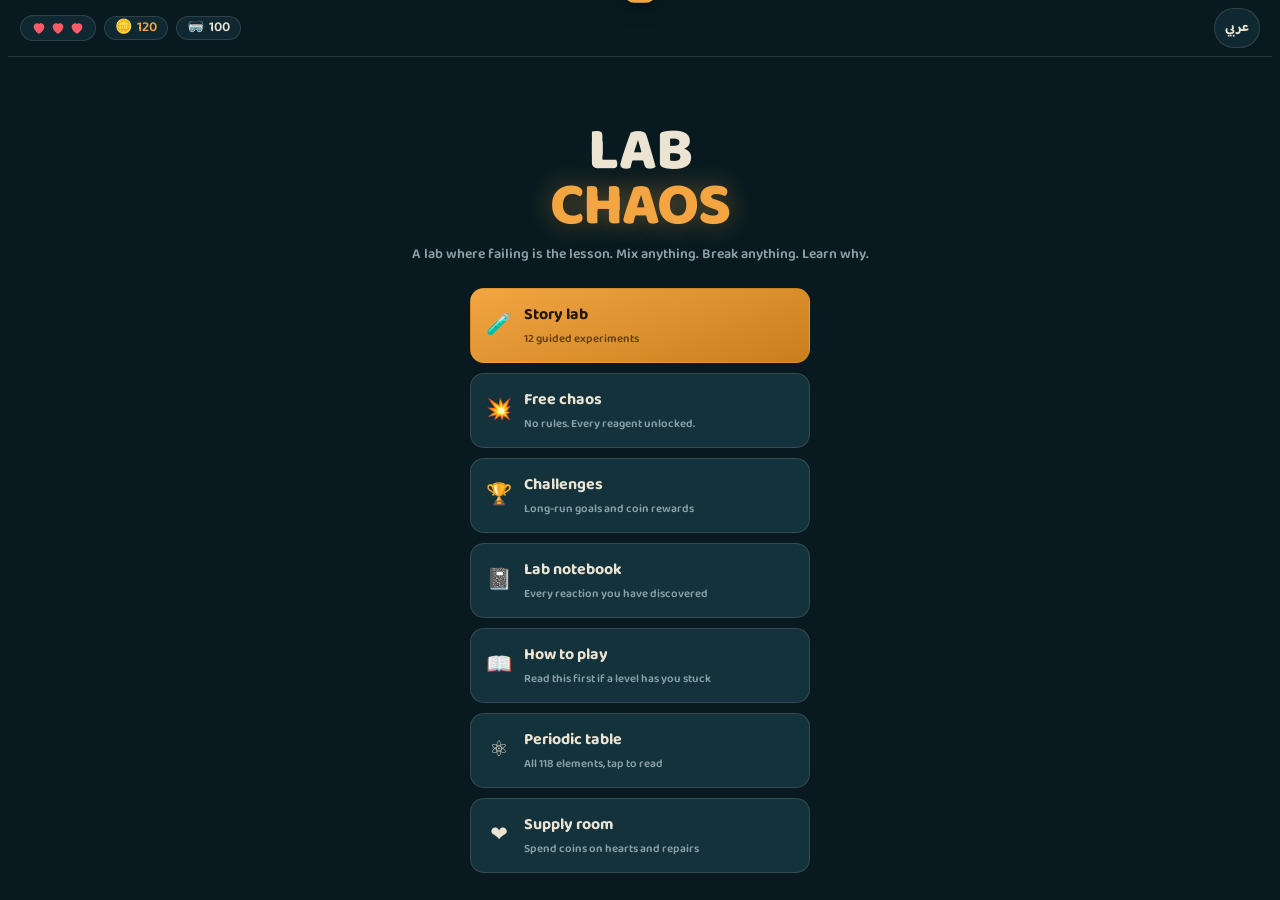
==== commit da075957: "Added - 3 Files HTML -CSS - JS & commented on them -- better mobile - laptop wide screens compatibil" ====
--- a/index.html
+++ b/index.html
@@ -7,386 +7,7 @@
 <link rel="preconnect" href="https://fonts.googleapis.com">
 <link rel="preconnect" href="https://fonts.gstatic.com" crossorigin>
 <link href="https://fonts.googleapis.com/css2?family=Baloo+Bhaijaan+2:wght@400;600;700;800&display=swap" rel="stylesheet">
-<style>
-:root{
-  --wall:#123540; --wall2:#0b232b; --wall3:#081a20;
-  --bench:#4d3a2a; --bench2:#33251a; --bench3:#5e4835;
-  --bone:#ece4d3; 
-  --dim:#8ba0a8;
-  --amber:#f2a541; --amber2:#c97f1e;
-  --lilac:#b06fd0;
-  --cuprite:#2f8fbf;
-  --danger:#e0523c;
-  --heart:#ff5a6a;
-  --good:#5fd08a;
-  --tox:#a8d84a;
-  --glass:rgba(233,245,250,.16);
-  --card:#14323b;
-  --card2:#0f2831;
-  --line:rgba(236,228,211,.14);
-  --r:14px;
-}
-*{box-sizing:border-box;-webkit-tap-highlight-color:transparent}
-html,body{margin:0;padding:0;height:100%;overflow:hidden;overscroll-behavior:none}
-body{
-  background:var(--wall3);
-  color:var(--bone);
-  font-family:"Baloo Bhaijaan 2","Segoe UI",Tahoma,system-ui,sans-serif;
-  font-weight:600;
-  -webkit-font-smoothing:antialiased;
-  user-select:none;
-}
-button{font-family:inherit;font-weight:700;color:inherit;border:0;background:none;cursor:pointer}
-#app{
-  position:fixed;inset:0;display:flex;flex-direction:column;
-  max-width:560px;margin:0 auto;
-  background:var(--wall3);
-  padding-top:env(safe-area-inset-top);
-  padding-bottom:env(safe-area-inset-bottom);
-}
-
-/* ---------- HUD ---------- */
-#hud{
-  flex:0 0 auto;display:flex;align-items:center;gap:8px;
-  padding:8px 12px;background:var(--wall3);
-  border-bottom:1px solid var(--line);z-index:40;
-}
-.hud-pill{
-  display:flex;align-items:center;gap:5px;
-  background:var(--card2);border:1px solid var(--line);
-  border-radius:999px;padding:4px 10px;font-size:14px;line-height:1;
-}
-.hud-pill .ic{font-size:14px}
-#hearts{display:flex;gap:3px;align-items:center}
-.hp{width:16px;height:16px;transition:transform .25s,opacity .25s}
-.hp.gone{opacity:.22;transform:scale(.78)}
-.hp.pulse{animation:hbeat .5s}
-@keyframes hbeat{0%,100%{transform:scale(1)}40%{transform:scale(1.5)}}
-#coinBox{color:var(--amber)}
-#hud .spacer{flex:1}
-#langBtn{
-  background:var(--card2);border:1px solid var(--line);border-radius:999px;
-  padding:4px 10px;font-size:13px;
-}
-#homeBtn{
-  background:var(--card2);border:1px solid var(--line);border-radius:999px;
-  width:30px;height:30px;display:flex;align-items:center;justify-content:center;font-size:15px;
-}
-
-/* ---------- screens ---------- */
-.screen{
-  flex:1;min-height:0;display:none;flex-direction:column;
-}
-.screen.on{display:flex}
-.scroll{flex:1;min-height:0;overflow-y:auto;-webkit-overflow-scrolling:touch;padding:14px 14px 28px}
-
-/* ---------- home ---------- */
-#s-home .scroll{display:flex;flex-direction:column;justify-content:center;text-align:center}
-.logo{
-  font-size:clamp(38px,13vw,60px);font-weight:800;line-height:.92;
-  letter-spacing:-.02em;margin:0 0 2px;
-}
-.logo .l2{display:block;color:var(--amber);text-shadow:0 0 26px rgba(242,165,65,.4)}
-.tag{color:var(--dim);font-size:14px;font-weight:600;margin:6px 0 22px;line-height:1.5}
-.menu{display:flex;flex-direction:column;gap:10px;max-width:340px;width:100%;margin:0 auto}
-.mbtn{
-  display:flex;align-items:center;gap:12px;text-align:start;
-  background:var(--card);border:1px solid var(--line);border-radius:var(--r);
-  padding:13px 15px;font-size:16px;transition:transform .12s,background .15s;
-}
-.mbtn:active{transform:scale(.975);background:#19404b}
-.mbtn .em{font-size:21px;width:26px;text-align:center;flex:0 0 auto}
-.mbtn .sub{display:block;font-size:11.5px;color:var(--dim);font-weight:600;margin-top:1px}
-.mbtn.primary{background:linear-gradient(160deg,var(--amber) 0%,var(--amber2) 100%);color:#241503;border-color:transparent}
-.mbtn.primary .sub{color:rgba(36,21,3,.66)}
-
-/* ---------- lab ---------- */
-#s-lab{position:relative}
-#task{
-  flex:0 0 auto;margin:8px 12px 0;padding:9px 12px;
-  background:var(--card);border:1px solid var(--line);border-inline-start:3px solid var(--amber);
-  border-radius:10px;font-size:13px;line-height:1.35;
-}
-#task .tl{color:var(--amber);font-size:11px;display:block;margin-bottom:1px}
-#stage{
-  flex:1;min-height:0;position:relative;overflow:hidden;
-  margin:8px 0 0;
-  background:
-    radial-gradient(120% 80% at 50% 0%,#1a4855 0%,var(--wall) 45%,var(--wall2) 100%);
-}
-#stage.shake{animation:shk .32s linear infinite}
-@keyframes shk{
-  0%{transform:translate(0,0)}25%{transform:translate(-3px,2px)}
-  50%{transform:translate(3px,-2px)}75%{transform:translate(-2px,-2px)}
-  100%{transform:translate(0,0)}
-}
-.flicker{position:absolute;inset:0;background:rgba(180,230,240,.045);animation:flk 7s infinite;pointer-events:none}
-@keyframes flk{0%,96%,100%{opacity:1}97%{opacity:.25}98%{opacity:.9}99%{opacity:.35}}
-
-/* shelf on wall */
-.wallshelf{position:absolute;top:9%;left:0;right:0;height:34px}
-.wallshelf .board{position:absolute;bottom:0;left:6%;right:6%;height:5px;background:var(--bench2);border-radius:2px}
-.wallshelf .jar{position:absolute;bottom:5px;width:11px;height:19px;border-radius:2px 2px 3px 3px;opacity:.5}
-.hood{
-  position:absolute;top:14%;inset-inline-end:3%;width:26%;height:30%;
-  border:2px solid rgba(236,228,211,.2);border-radius:6px;
-  background:linear-gradient(180deg,rgba(120,200,220,.10),rgba(120,200,220,.02));
-}
-.hood .sash{position:absolute;left:0;right:0;top:0;background:rgba(160,220,235,.16);
-  border-bottom:2px solid rgba(236,228,211,.3);transition:height .4s;height:70%}
-.hood.open .sash{height:14%}
-.hood .lbl{position:absolute;bottom:3px;left:0;right:0;text-align:center;font-size:8.5px;color:var(--dim)}
-.wallkit{position:absolute;top:15%;inset-inline-start:4%;display:flex;flex-direction:column;gap:9px;font-size:17px;opacity:.75}
-
-/* bench */
-.bench{position:absolute;left:0;right:0;bottom:0;height:26%;
-  background:linear-gradient(180deg,var(--bench3) 0 9px,var(--bench) 9px,var(--bench2) 100%);
-  border-top:2px solid #6b5340;
-}
-.bench::after{content:"";position:absolute;top:12px;left:8%;width:26%;height:2px;background:rgba(0,0,0,.32);border-radius:2px}
-.bench::before{content:"";position:absolute;top:22px;inset-inline-end:14%;width:16%;height:3px;background:rgba(0,0,0,.25);border-radius:2px;filter:blur(.4px)}
-
-/* character */
-#doc{position:absolute;bottom:24%;inset-inline-start:6%;width:74px;transition:transform .2s}
-#doc.panic{animation:jump .4s infinite}
-@keyframes jump{0%,100%{transform:translateY(0)}50%{transform:translateY(-6px)}}
-
-/* beaker */
-#beakerWrap{position:absolute;bottom:20%;left:50%;transform:translateX(-50%);width:132px;filter:drop-shadow(0 6px 14px rgba(0,0,0,.5))}
-#bubbles{position:absolute;inset:0;pointer-events:none}
-.bub{position:absolute;border-radius:50%;background:rgba(255,255,255,.62);animation:rise linear forwards}
-@keyframes rise{0%{transform:translateY(0) scale(.6);opacity:.9}100%{transform:translateY(-62px) scale(1.15);opacity:0}}
-.steam{position:absolute;bottom:56%;left:50%;width:15px;height:15px;border-radius:50%;
-  background:rgba(255,255,255,.3);filter:blur(4px);animation:steamUp 2s ease-out forwards}
-@keyframes steamUp{0%{transform:translate(-50%,0) scale(.5);opacity:.75}100%{transform:translate(-50%,-90px) scale(2.4);opacity:0}}
-#gasVeil{position:absolute;inset:0;background:radial-gradient(circle at 50% 70%,rgba(168,216,74,.55),rgba(168,216,74,0) 70%);opacity:0;transition:opacity .7s;pointer-events:none}
-#flash{position:absolute;inset:0;background:#fff;opacity:0;pointer-events:none;transition:opacity .45s}
-#fireLayer{position:absolute;inset:0;pointer-events:none;opacity:0;transition:opacity .3s;
-  background:radial-gradient(circle at 50% 78%,rgba(242,120,40,.65),rgba(242,60,20,0) 62%)}
-
-/* speech */
-#say{
-  position:absolute;bottom:44%;inset-inline-start:4%;max-width:52%;
-  background:var(--bone);color:#16303a;border-radius:10px;padding:6px 9px;
-  font-size:11.5px;line-height:1.3;opacity:0;transition:opacity .25s;font-weight:700;
-}
-#say.on{opacity:1}
-
-/* ---------- controls ---------- */
-#controls{flex:0 0 auto;background:var(--wall3);border-top:1px solid var(--line);padding:8px 10px 10px}
-.row{display:flex;gap:7px;align-items:center}
-.gear{
-  flex:1;display:flex;flex-direction:column;align-items:center;gap:1px;
-  background:var(--card2);border:1px solid var(--line);border-radius:10px;padding:5px 2px;
-  font-size:9.5px;color:var(--dim);transition:background .15s,border-color .15s,color .15s;
-}
-.gear .g{font-size:16px;filter:grayscale(1) opacity(.5);transition:filter .15s}
-.gear.on{background:#1d4a3a;border-color:#3f8f6a;color:#9fe0bd}
-.gear.on .g{filter:none}
-
-#slots{display:flex;gap:7px;margin:7px 0}
-.slot{
-  flex:1;height:46px;border-radius:10px;border:1.5px dashed rgba(236,228,211,.25);
-  display:flex;flex-direction:column;align-items:center;justify-content:center;gap:0;
-  background:var(--card2);font-size:9px;color:var(--dim);position:relative;overflow:hidden;
-}
-.slot.filled{border-style:solid;border-color:var(--amber);color:var(--bone)}
-.slot .sym{font-size:15px;font-weight:800;line-height:1.05}
-.slot .nm{font-size:8.5px;opacity:.72;line-height:1.1;padding:0 3px;text-align:center}
-.slot .swatch{position:absolute;top:0;left:0;right:0;height:3px}
-#mixBtn{
-  flex:0 0 88px;height:46px;border-radius:10px;
-  background:linear-gradient(160deg,var(--amber),var(--amber2));color:#241503;
-  font-size:16px;font-weight:800;transition:transform .12s,filter .2s;
-}
-#mixBtn:disabled{filter:grayscale(.75) brightness(.62)}
-#mixBtn:active:not(:disabled){transform:scale(.95)}
-
-#shelf{display:flex;gap:6px;overflow-x:auto;padding:2px 0 4px;scrollbar-width:none}
-#shelf::-webkit-scrollbar{display:none}
-.rg{
-  flex:0 0 auto;width:58px;border-radius:10px;background:var(--card);
-  border:1px solid var(--line);padding:5px 3px 4px;
-  display:flex;flex-direction:column;align-items:center;gap:2px;transition:transform .12s,border-color .15s;
-}
-.rg:active{transform:scale(.93)}
-.rg.sel{border-color:var(--amber);background:#1c4351}
-.bottle{width:19px;height:26px;border-radius:3px 3px 5px 5px;position:relative;box-shadow:inset -3px 0 5px rgba(0,0,0,.3)}
-.bottle::before{content:"";position:absolute;top:-4px;left:50%;transform:translateX(-50%);width:8px;height:5px;background:#7d6a55;border-radius:2px}
-.bottle .sh{position:absolute;top:3px;left:2.5px;width:2.5px;height:60%;background:rgba(255,255,255,.5);border-radius:2px}
-.rg .s{font-size:10.5px;font-weight:800;line-height:1.1}
-.rg .n{font-size:7.5px;color:var(--dim);line-height:1.05;text-align:center;height:17px;overflow:hidden}
-
-/* emergency */
-#emerg{
-  position:absolute;inset:0;background:rgba(8,26,32,.9);backdrop-filter:blur(2px);
-  display:none;flex-direction:column;align-items:center;justify-content:center;gap:12px;z-index:60;padding:20px;
-}
-#emerg.on{display:flex}
-#emerg h3{margin:0;font-size:21px;color:var(--danger);text-align:center}
-#emerg p{margin:0;font-size:13px;color:var(--dim);text-align:center;max-width:280px;line-height:1.4}
-#timerBar{width:190px;height:7px;background:var(--card2);border-radius:4px;overflow:hidden}
-#timerFill{height:100%;width:100%;background:var(--danger);transition:width .1s linear}
-.erow{display:flex;gap:10px}
-.ebtn{
-  width:80px;height:80px;border-radius:16px;background:var(--card);border:1.5px solid var(--line);
-  display:flex;flex-direction:column;align-items:center;justify-content:center;gap:3px;font-size:10px;color:var(--dim);
-}
-.ebtn .e{font-size:29px}
-.ebtn:active{transform:scale(.94);border-color:var(--amber)}
-
-/* ---------- result sheet ---------- */
-#sheet{
-  position:absolute;inset-inline:0;bottom:0;z-index:70;
-  background:var(--card);border-radius:20px 20px 0 0;border-top:2px solid var(--line);
-  transform:translateY(105%);transition:transform .34s cubic-bezier(.2,.9,.3,1);
-  max-height:82%;display:flex;flex-direction:column;
-}
-#sheet.on{transform:translateY(0)}
-#sheet .grab{width:38px;height:4px;border-radius:3px;background:rgba(236,228,211,.25);margin:8px auto 2px;flex:0 0 auto}
-#sheet .body{overflow-y:auto;padding:8px 16px 14px}
-#sheet .verdict{font-size:23px;font-weight:800;margin:2px 0 1px;display:flex;align-items:center;gap:7px}
-#sheet .eq{
-  font-size:13.5px;color:var(--bone);background:var(--card2);border:1px solid var(--line);
-  border-radius:9px;padding:7px 10px;margin:8px 0;direction:ltr;text-align:center;letter-spacing:.02em;
-}
-#sheet .why{font-size:13.5px;line-height:1.55;color:#cfdde2;font-weight:600}
-#sheet .why b{color:var(--amber);font-weight:800}
-#sheet .lesson{
-  margin-top:9px;padding:9px 11px;background:rgba(242,165,65,.09);
-  border-inline-start:3px solid var(--amber);border-radius:0 9px 9px 0;font-size:12.5px;line-height:1.5;
-}
-#sheet .deltas{display:flex;gap:7px;flex-wrap:wrap;margin-top:10px}
-.delta{font-size:12px;border-radius:999px;padding:3px 10px;background:var(--card2);border:1px solid var(--line)}
-.delta.pos{color:var(--good)}.delta.neg{color:var(--danger)}
-#sheetBtns{display:flex;gap:8px;padding:0 16px 16px;flex:0 0 auto}
-.sbtn{flex:1;padding:12px;border-radius:11px;background:var(--card2);border:1px solid var(--line);font-size:14px}
-.sbtn.go{background:linear-gradient(160deg,var(--amber),var(--amber2));color:#241503;border-color:transparent}
-
-/* ---------- generic cards ---------- */
-h2.title{font-size:25px;margin:2px 0 3px;font-weight:800}
-p.lede{color:var(--dim);font-size:12.5px;margin:0 0 15px;line-height:1.5}
-.lvl{
-  display:flex;align-items:center;gap:11px;background:var(--card);border:1px solid var(--line);
-  border-radius:12px;padding:11px 12px;margin-bottom:8px;text-align:start;width:100%;
-}
-.lvl:active{transform:scale(.985)}
-.lvl.locked{opacity:.42}
-.lvl .num{
-  flex:0 0 34px;height:34px;border-radius:9px;background:var(--card2);border:1px solid var(--line);
-  display:flex;align-items:center;justify-content:center;font-size:14px;font-weight:800;
-}
-.lvl.done .num{background:var(--good);color:#08221a;border-color:transparent}
-.lvl .t{flex:1;min-width:0}
-.lvl .t .a{font-size:14.5px;line-height:1.2}
-.lvl .t .b{font-size:11px;color:var(--dim);line-height:1.3;margin-top:2px}
-.lvl .st{font-size:16px;flex:0 0 auto}
-
-.note{background:var(--card);border:1px solid var(--line);border-radius:12px;padding:11px 12px;margin-bottom:8px}
-.note .h{display:flex;align-items:center;gap:7px;font-size:14.5px}
-.note .eqn{font-size:12px;color:var(--amber);direction:ltr;margin:5px 0 4px;font-weight:700}
-.note .d{font-size:12.5px;color:#cfdde2;line-height:1.5;font-weight:600}
-.empty{text-align:center;color:var(--dim);font-size:13px;padding:44px 20px;line-height:1.6}
-
-.ch{display:flex;gap:11px;align-items:center;background:var(--card);border:1px solid var(--line);border-radius:12px;padding:11px 12px;margin-bottom:8px}
-.ch.done{border-color:rgba(95,208,138,.5);background:rgba(95,208,138,.07)}
-.ch .ci{font-size:22px;flex:0 0 auto}
-.ch .cb{flex:1;min-width:0}
-.ch .cn{font-size:14px}
-.ch .cd{font-size:11px;color:var(--dim);margin-top:1px;line-height:1.35}
-.bar{height:5px;background:var(--card2);border-radius:3px;margin-top:6px;overflow:hidden}
-.bar i{display:block;height:100%;background:var(--amber);border-radius:3px;transition:width .4s}
-.ch .cr{font-size:12px;color:var(--amber);flex:0 0 auto;font-weight:800}
-
-/* periodic */
-#ptWrap{flex:1;min-height:0;overflow:auto;padding:10px 12px 24px;-webkit-overflow-scrolling:touch}
-#pt{display:grid;grid-template-columns:repeat(18,30px);gap:2.5px;width:max-content;margin:0 auto}
-.el{
-  height:30px;border-radius:4px;display:flex;flex-direction:column;align-items:center;justify-content:center;
-  font-size:10px;font-weight:800;line-height:1;color:#0b1c22;position:relative;
-}
-.el .z{position:absolute;top:1.5px;inset-inline-start:2.5px;font-size:6px;opacity:.65;font-weight:700}
-.el.have{outline:2px solid var(--amber);outline-offset:-2px}
-.legend{display:flex;flex-wrap:wrap;gap:5px;justify-content:center;margin:11px auto 0;max-width:420px}
-.lg{font-size:9.5px;padding:2.5px 7px;border-radius:999px;color:#0b1c22;font-weight:700}
-.ptnote{text-align:center;color:var(--dim);font-size:11px;margin-top:9px;line-height:1.5}
-
-#elModal{
-  position:absolute;inset:0;z-index:80;display:none;align-items:center;justify-content:center;padding:22px;
-  background:rgba(8,26,32,.8);backdrop-filter:blur(3px);
-}
-#elModal.on{display:flex}
-#elCard{background:var(--card);border:1px solid var(--line);border-radius:18px;padding:18px;width:100%;max-width:300px;text-align:center}
-#elCard .big{font-size:52px;font-weight:800;line-height:1}
-#elCard .nm{font-size:19px;margin-top:2px}
-#elCard .meta{color:var(--dim);font-size:12.5px;margin-top:7px;line-height:1.6}
-#elCard .cat{display:inline-block;margin-top:9px;font-size:11px;padding:3px 11px;border-radius:999px;color:#0b1c22;font-weight:700}
-
-#toast{
-  position:absolute;top:10px;left:50%;transform:translateX(-50%) translateY(-140%);
-  background:var(--amber);color:#241503;padding:9px 15px;border-radius:999px;font-size:13px;
-  z-index:90;transition:transform .35s;white-space:nowrap;box-shadow:0 6px 18px rgba(0,0,0,.4);max-width:92%;
-}
-#toast.on{transform:translateX(-50%) translateY(0)}
-
-@media (prefers-reduced-motion:reduce){
-  *,*::before,*::after{animation-duration:.001ms!important;animation-iteration-count:1!important;transition-duration:.01ms!important}
-  .flicker{display:none}
-}
-button:focus-visible,.el:focus-visible{outline:2.5px solid var(--amber);outline-offset:2px}
-@media (max-height:640px){
-  #beakerWrap{width:110px}
-  #doc{width:62px}
-  .rg{width:54px}
-  #task{font-size:12px;padding:7px 10px}
-}
-#task{display:flex;align-items:center;gap:8px}
-#task .tk{flex:1;min-width:0}
-#hintBtn{
-  flex:0 0 auto;width:27px;height:27px;border-radius:50%;
-  background:var(--card2);border:1px solid var(--amber);color:var(--amber);
-  font-size:14px;font-weight:800;line-height:1;
-}
-#hintBtn.on{background:var(--amber);color:#241503}
-.hintchips{display:flex;gap:6px;flex-wrap:wrap;margin-top:6px}
-.hintchip{
-  display:flex;align-items:center;gap:5px;background:var(--card2);
-  border:1px solid var(--amber);border-radius:999px;padding:3px 9px;font-size:11px;
-}
-.hintchip i{width:9px;height:9px;border-radius:2px;display:block}
-.hintgear{font-size:11px;color:var(--amber);margin-top:5px}
-
-/* guide */
-.gsec{background:var(--card);border:1px solid var(--line);border-radius:12px;padding:12px 13px;margin-bottom:9px}
-.gsec h3{margin:0 0 3px;font-size:15px;color:var(--amber)}
-.gsec p{margin:0 0 7px;font-size:12.5px;line-height:1.55;color:#cfdde2;font-weight:600}
-.gstep{display:flex;gap:9px;align-items:flex-start;margin-bottom:7px}
-.gstep .n{
-  flex:0 0 20px;height:20px;border-radius:50%;background:var(--amber);color:#241503;
-  display:flex;align-items:center;justify-content:center;font-size:11px;font-weight:800;margin-top:1px;
-}
-.gstep .x{flex:1;font-size:12.5px;line-height:1.5;color:#cfdde2;font-weight:600}
-.grow{display:flex;gap:9px;align-items:flex-start;margin-bottom:6px;font-size:12.5px;line-height:1.5;color:#cfdde2;font-weight:600}
-.grow .k{flex:0 0 76px;color:var(--bone);font-weight:800}
-.gwalk{width:100%;text-align:start;background:var(--card2);border:1px solid var(--line);border-radius:10px;padding:9px 11px;margin-bottom:6px}
-.gwalk .q{font-size:13px;display:flex;justify-content:space-between;gap:8px;align-items:center}
-.gwalk .q b{color:var(--amber);font-weight:800}
-.gwalk .a{font-size:12px;color:#cfdde2;line-height:1.5;margin-top:6px;display:none;font-weight:600}
-.gwalk.open .a{display:block}
-
-/* coach */
-#coach{position:absolute;inset:0;z-index:95;display:none;align-items:center;justify-content:center;
-  padding:24px;background:rgba(8,26,32,.86);backdrop-filter:blur(3px)}
-#coach.on{display:flex}
-#coachCard{background:var(--card);border:1px solid var(--line);border-radius:18px;padding:18px;width:100%;max-width:320px}
-#coachCard .ch-step{font-size:11px;color:var(--amber);margin-bottom:3px}
-#coachCard h3{margin:0 0 6px;font-size:18px}
-#coachCard p{margin:0;font-size:13px;line-height:1.6;color:#cfdde2;font-weight:600}
-#coachCard .ch-btns{display:flex;gap:8px;margin-top:15px}
-
-[dir=rtl] #sheet .lesson{border-radius:9px 0 0 9px}
-[dir=rtl] .logo{letter-spacing:0}
-</style>
+<link rel="stylesheet" href="style.css">
 </head>
 <body>
 <div id="app">
@@ -400,7 +21,9 @@
     <button id="homeBtn">✕</button>
   </div>
 
+
   <!-- HOME -->
+
   <section class="screen on" id="s-home">
     <div class="scroll">
       <h1 class="logo"><span class="l1" id="logo1">LAB</span><span class="l2" id="logo2">CHAOS</span></h1>
@@ -417,7 +40,9 @@
     </div>
   </section>
 
+
   <!-- LEVELS -->
+
   <section class="screen" id="s-levels">
     <div class="scroll">
       <h2 class="title" data-t="lvTitle"></h2>
@@ -426,7 +51,9 @@
     </div>
   </section>
 
+
   <!-- LAB -->
+
   <section class="screen" id="s-lab">
     <div id="task">
       <div class="tk"><span class="tl" id="taskLabel"></span><span id="taskText"></span></div>
@@ -485,7 +112,9 @@
     </div>
   </section>
 
+
   <!-- NOTES -->
+
   <section class="screen" id="s-notes">
     <div class="scroll">
       <h2 class="title" data-t="nTitle"></h2>
@@ -494,7 +123,9 @@
     </div>
   </section>
 
+
   <!-- CHALLENGES -->
+
   <section class="screen" id="s-challenges">
     <div class="scroll">
       <h2 class="title" data-t="cTitle"></h2>
@@ -503,7 +134,9 @@
     </div>
   </section>
 
+
   <!-- SHOP -->
+
   <section class="screen" id="s-shop">
     <div class="scroll">
       <h2 class="title" data-t="shTitle"></h2>
@@ -512,7 +145,9 @@
     </div>
   </section>
 
+
   <!-- GUIDE -->
+
   <section class="screen" id="s-guide">
     <div class="scroll">
       <h2 class="title" data-t="guTitle"></h2>
@@ -521,7 +156,9 @@
     </div>
   </section>
 
+
   <!-- PERIODIC -->
+
   <section class="screen" id="s-pt">
     <div style="padding:12px 14px 0"><h2 class="title" data-t="pTitle"></h2><p class="lede" data-t="pLede"></p></div>
     <div id="ptWrap"><div id="pt"></div><div class="legend" id="ptLegend"></div><p class="ptnote" data-t="pNote"></p></div>
@@ -540,1245 +177,10 @@
 
   <div id="toast"></div>
 </div>
-<script>
-/* ============ LAB CHAOS ============ */
-var L = 'en';
-var T = {
-  en:{
-    tagline:"A lab where failing is the lesson.\nMix anything. Break anything. Learn why.",
-    mStory:"Story lab", mStorySub:"12 guided experiments",
-    mFree:"Free chaos", mFreeSub:"No rules. Every reagent unlocked.",
-    mCh:"Challenges", mChSub:"Long-run goals and coin rewards",
-    mNotes:"Lab notebook", mNotesSub:"Every reaction you have discovered",
-    mPt:"Periodic table", mPtSub:"All 118 elements, tap to read",
-    mShop:"Supply room", mShopSub:"Spend coins on hearts and repairs",
-    lvTitle:"Story lab", lvLede:"Each level teaches one idea. Finish it to unlock the next.",
-    nTitle:"Lab notebook", nTitleSub:"",
-    cTitle:"Challenges", cLede:"These track across every mode. Rewards pay out once.",
-    shTitle:"Supply room", shLede:"Explosions cost money. This is where it comes back.",
-    pTitle:"Periodic table", pLede:"Scroll sideways. Elements outlined in amber are on your shelf.",
-    pNote:"Tap any element for its name, mass and family.",
-    hoodLbl:"FUME HOOD",
-    gGoggles:"Goggles", gGloves:"Gloves", gHood:"Hood", gShield:"Shield",
-    slotEmpty:"tap a\nreagent", mix:"MIX",
-    taskLabel:"OBJECTIVE", freeTask:"Free chaos. No objective, no timer. Mix whatever you want and read what happens.",
-    eExt:"Extinguisher", eHood:"Open hood", eShower:"Shower",
-    emergFire:"FIRE IN THE BEAKER", emergGas:"GAS ESCAPING", emergSpill:"SPILL ON YOUR HANDS",
-    emergText:"Three seconds. Pick the right control.",
-    again:"Mix again", next:"Next level", backHome:"Back to lab menu", retry:"Retry level",
-    saved:"Saved to notebook",
-    noNotes:"Your notebook is empty.\nGo mix something and it will fill up on its own.",
-    notesCount:"@a of @b reactions discovered.",
-    lockedTxt:"Finish the level before it",
-    goalDone:"Objective complete",
-    hpLost:"−1 heart", hpNone:"Out of hearts. Buy one in the supply room, or keep playing in free chaos.",
-    buyHeart:"Refill one heart", buyHeartD:"Back to the bench with a full heart.",
-    repair:"Repair the lab", repairD:"Clears the damage penalty on your safety score.",
-    restock:"Restock shelf", restockD:"A small coin top-up for finishing your reagents.",
-    buy:"Buy", owned:"Full", cant:"Not enough coins",
-    bought:"Done", safetyUp:"Safety restored",
-    vSuccess:"Clean result", vPartial:"Not quite", vHazard:"Hazard", vBoom:"Explosion", vFire:"Fire", vSaved:"Good save",
-    noReact:"Nothing visible happens",
-    noReactWhy:"These two do not react under lab conditions. Not every pair does something, and knowing which pairs are inert is real chemistry knowledge.",
-    noReactLesson:"A negative result is still a result. Write it down.",
-    gearNoGoggles:"You skipped goggles. That is why the damage was worse.",
-    gearNoHood:"The hood was shut, so the gas had nowhere to go.",
-    gearNoShield:"No blast shield. The whole bench took it.",
-    firstBoom:"Your first explosion. Dr. Fizz forgives you.",
-    win:"Level cleared",
-    winTxt:"Objective met. The next level is open.",
-    allDone:"You finished every level. Free chaos is still waiting.",
-    sayIdle:"Ready when you are.",
-    sayMix:"Here goes...",
-    sayBoom:"...I regret everything.",
-    sayGood:"That is exactly right.",
-    sayGas:"Do not breathe that.",
-    chReward:"+@n",
-    mGuide:"How to play", mGuideSub:"Read this first if a level has you stuck",
-    guTitle:"How to play", guLede:"Everything the game expects you to know, in one place.",
-    hintOn:"Hint", hintTitle:"You need",
-    hintGear:"Gear required for this level:",
-    hintFree:"No objective here. Pick any two things and press MIX.",
-    gWalk:"Level walkthrough", gWalkNote:"Tap a level to reveal the answer.",
-    coachSkip:"Skip", coachNext:"Next", coachDone:"Start mixing",
-    c1t:"Two reagents, one mix",
-    c1x:"Tap any two bottles on the shelf at the bottom. They fill the two slots. Then press MIX. Tap a filled slot to empty it.",
-    c2t:"Names and formulas",
-    c2x:"Each bottle shows its chemical formula on top and its everyday name underneath. NaCl is table salt. CH₃COOH is vinegar. The objective may use either name, so read both lines.",
-    c3t:"Gear never blocks you",
-    c3x:"Goggles, gloves, fume hood and blast shield are optional. They do not stop a mix — they change what it costs you when it goes wrong.",
-    c4t:"Stuck? Press the ? button",
-    c4x:"The question mark next to the objective tells you exactly which reagents the level wants. It is free and it costs you nothing."
-  },
-  ar:{
-    tagline:"مختبر يكون فيه الفشل هو الدرس.\nاخلط أي شيء. دمّر أي شيء. وافهم السبب.",
-    mStory:"مختبر القصة", mStorySub:"١٢ تجربة موجّهة",
-    mFree:"الفوضى الحرة", mFreeSub:"بلا قواعد. كل المواد متاحة.",
-    mCh:"التحديات", mChSub:"أهداف طويلة المدى ومكافآت",
-    mNotes:"دفتر المختبر", mNotesSub:"كل تفاعل اكتشفته",
-    mPt:"الجدول الدوري", mPtSub:"١١٨ عنصراً، اضغط لتقرأ",
-    mShop:"غرفة التموين", mShopSub:"اصرف عملاتك على القلوب والإصلاح",
-    lvTitle:"مختبر القصة", lvLede:"كل مرحلة تعلّمك فكرة واحدة. أنهِها لتفتح التالية.",
-    nTitle:"دفتر المختبر", nTitleSub:"",
-    cTitle:"التحديات", cLede:"تُحسب في كل الأوضاع. المكافأة تُصرف مرة واحدة.",
-    shTitle:"غرفة التموين", shLede:"الانفجارات تكلّف مالاً. ومن هنا يعود.",
-    pTitle:"الجدول الدوري", pLede:"مرّر جانبياً. العناصر المحاطة بالكهرماني موجودة على رفّك.",
-    pNote:"اضغط أي عنصر لتعرف اسمه وكتلته وعائلته.",
-    hoodLbl:"شفّاط الأبخرة",
-    gGoggles:"نظارة", gGloves:"قفاز", gHood:"شفّاط", gShield:"حاجز",
-    slotEmpty:"اختر\nمادة", mix:"اخلط",
-    taskLabel:"الهدف", freeTask:"فوضى حرة. لا هدف ولا وقت. اخلط ما تشاء واقرأ ما يحدث.",
-    eExt:"طفّاية", eHood:"افتح الشفّاط", eShower:"دُش الطوارئ",
-    emergFire:"نار في الكأس", emergGas:"غاز يتسرّب", emergSpill:"انسكاب على يديك",
-    emergText:"ثلاث ثوانٍ. اختر التصرف الصحيح.",
-    again:"اخلط مجدداً", next:"المرحلة التالية", backHome:"قائمة المختبر", retry:"أعد المرحلة",
-    saved:"حُفظ في الدفتر",
-    noNotes:"دفترك فارغ.\nاذهب واخلط شيئاً وسيمتلئ وحده.",
-    notesCount:"اكتشفت @a من أصل @b تفاعلاً.",
-    lockedTxt:"أنهِ المرحلة السابقة",
-    goalDone:"تحقق الهدف",
-    hpLost:"−قلب واحد", hpNone:"نفدت القلوب. اشترِ واحداً من غرفة التموين، أو تابع في الفوضى الحرة.",
-    buyHeart:"إعادة قلب", buyHeartD:"عُد إلى الطاولة بقلب كامل.",
-    repair:"إصلاح المختبر", repairD:"يزيل خصم الضرر من درجة الأمان.",
-    restock:"إعادة تعبئة الرف", restockD:"دعم بسيط بالعملات.",
-    buy:"شراء", owned:"مكتمل", cant:"العملات لا تكفي",
-    bought:"تم", safetyUp:"استُعيدت درجة الأمان",
-    vSuccess:"نتيجة نظيفة", vPartial:"ليس تماماً", vHazard:"خطر", vBoom:"انفجار", vFire:"حريق", vSaved:"إنقاذ موفّق",
-    noReact:"لا يحدث شيء ظاهر",
-    noReactWhy:"هاتان المادتان لا تتفاعلان في ظروف المختبر. ليس كل زوج يفعل شيئاً، ومعرفة الأزواج الخاملة معرفة كيميائية حقيقية.",
-    noReactLesson:"النتيجة السالبة نتيجة أيضاً. دوّنها.",
-    gearNoGoggles:"تجاهلت النظارة. لهذا كان الضرر أسوأ.",
-    gearNoHood:"الشفّاط كان مغلقاً، فلم يجد الغاز مخرجاً.",
-    gearNoShield:"لا حاجز واقٍ. الطاولة كلها تلقّت الضربة.",
-    firstBoom:"انفجارك الأول. د. فِز يسامحك.",
-    win:"اجتزت المرحلة",
-    winTxt:"تحقق الهدف. المرحلة التالية مفتوحة.",
-    allDone:"أنهيت كل المراحل. الفوضى الحرة ما زالت بانتظارك.",
-    sayIdle:"جاهز متى ما أردت.",
-    sayMix:"ها نحن ذا...",
-    sayBoom:"...أنا نادم على كل شيء.",
-    sayGood:"هذا صحيح تماماً.",
-    sayGas:"لا تتنفس ذلك.",
-    chReward:"+@n",
-    mGuide:"كيف تلعب", mGuideSub:"اقرأ هذا أولاً إذا توقفت عند مرحلة",
-    guTitle:"كيف تلعب", guLede:"كل ما تتوقع اللعبة أن تعرفه، في مكان واحد.",
-    hintOn:"تلميح", hintTitle:"تحتاج",
-    hintGear:"المعدات المطلوبة لهذه المرحلة:",
-    hintFree:"لا هدف هنا. اختر أي مادتين واضغط اخلط.",
-    gWalk:"حلول المراحل", gWalkNote:"اضغط على المرحلة لكشف الحل.",
-    coachSkip:"تخطٍّ", coachNext:"التالي", coachDone:"ابدأ الخلط",
-    c1t:"مادتان، وخلطة واحدة",
-    c1x:"اضغط أي زجاجتين من الرف في الأسفل، فتملآن الخانتين. ثم اضغط «اخلط». واضغط على خانة ممتلئة لتفريغها.",
-    c2t:"الأسماء والصيغ",
-    c2x:"كل زجاجة تعرض صيغتها الكيميائية في الأعلى واسمها الدارج تحتها. NaCl هو ملح الطعام، وCH₃COOH هو الخل. قد يستخدم الهدف أي الاسمين، فاقرأ السطرين.",
-    c3t:"المعدات لا تمنعك أبداً",
-    c3x:"النظارة والقفاز والشفّاط والحاجز كلها اختيارية. لا توقف الخلط — بل تغيّر ثمن الخطأ حين يقع.",
-    c4t:"توقفت؟ اضغط زر ؟",
-    c4x:"علامة الاستفهام بجوار الهدف تخبرك بالضبط أي المواد تريدها المرحلة. مجانية ولا تكلفك شيئاً."
-  }
-};
-function t(k){ return (T[L][k] !== undefined ? T[L][k] : k); }
 
-/* ---------- reagents ---------- */
-var REAGENTS = [
-  {id:'h2o',    sym:'H₂O',     en:'Water',            ar:'ماء',                  c:'#4aa8d8', z:[1,8]},
-  {id:'hcl',    sym:'HCl',     en:'Hydrochloric acid',ar:'حمض الهيدروكلوريك',    c:'#d9e04a', z:[1,17]},
-  {id:'naoh',   sym:'NaOH',    en:'Sodium hydroxide', ar:'هيدروكسيد الصوديوم',   c:'#cdd6dd', z:[11,8,1]},
-  {id:'na',     sym:'Na',      en:'Sodium metal',     ar:'فلز الصوديوم',         c:'#e6e6dc', z:[11]},
-  {id:'k',      sym:'K',       en:'Potassium metal',  ar:'فلز البوتاسيوم',       c:'#b06fd0', z:[19]},
-  {id:'h2o2',   sym:'H₂O₂',    en:'Hydrogen peroxide',ar:'بيروكسيد الهيدروجين',  c:'#dff2f7', z:[1,8]},
-  {id:'ki',     sym:'KI',      en:'Potassium iodide', ar:'يوديد البوتاسيوم',     c:'#7b569b', z:[19,53]},
-  {id:'cuso4',  sym:'CuSO₄',   en:'Copper sulfate',   ar:'كبريتات النحاس',       c:'#2f8fbf', z:[29,16,8]},
-  {id:'agno3',  sym:'AgNO₃',   en:'Silver nitrate',   ar:'نترات الفضة',          c:'#dfe6ea', z:[47,7,8]},
-  {id:'nacl',   sym:'NaCl',    en:'Table salt',       ar:'ملح الطعام',           c:'#f4f4f4', z:[11,17]},
-  {id:'nahco3', sym:'NaHCO₃',  en:'Baking soda',      ar:'بيكربونات الصوديوم',   c:'#f2efe4', z:[11,1,6,8]},
-  {id:'aceti',  sym:'CH₃COOH', en:'Vinegar',          ar:'الخل',                 c:'#e8d9a0', z:[6,1,8]},
-  {id:'mg',     sym:'Mg',      en:'Magnesium ribbon', ar:'شريط المغنيسيوم',      c:'#d9d9d9', z:[12]},
-  {id:'fe',     sym:'Fe',      en:'Iron filings',     ar:'برادة الحديد',         c:'#8a6a4a', z:[26]},
-  {id:'phen',   sym:'Ph',      en:'Indicator',        ar:'كاشف لوني',            c:'#ffb3d9', z:[6,1,8]},
-  {id:'bleach', sym:'NaOCl',   en:'Bleach',           ar:'مبيّض كلوري',          c:'#eaf6d9', z:[11,8,17]},
-  {id:'nh3',    sym:'NH₃',     en:'Ammonia cleaner',  ar:'منظّف الأمونيا',       c:'#cfe8d0', z:[7,1]},
-  {id:'heat',   sym:'🔥',      en:'Burner',           ar:'موقد اللهب',           c:'#f2a541', z:[]}
-];
-var RG = {}; REAGENTS.forEach(function(r){ RG[r.id]=r; });
-
-/* ---------- reactions ----------
-   kind: ok | meh | gas | boom | fire
-   int: 0-10 intensity  |  col: liquid color  |  fx: foam|steam|precip|flame|crystal
-*/
-function K(a,b){ return [a,b].sort().join('+'); }
-var RX = {};
-function rx(a,b,o){ RX[K(a,b)] = o; }
-
-rx('hcl','naoh',{kind:'ok',int:4,col:'#7fd6a0',fx:'steam',
-  eq:'HCl + NaOH → NaCl + H₂O',
-  en:{n:'Neutralization',w:'A strong acid and a strong base cancel each other out. What is left is salt water — and heat, which is why the beaker warms up.',l:'Neutralization always releases heat. Add base too fast and the heat comes faster than the beaker can lose it.'},
-  ar:{n:'تعادُل',w:'حمض قوي وقاعدة قوية يلغي كل منهما الآخر. الناتج ماء وملح — وحرارة، ولهذا يسخن الكأس.',l:'التعادل يطلق حرارة دائماً. أضف القاعدة بسرعة وستأتي الحرارة أسرع مما يستطيع الكأس تبديده.'}});
-
-rx('hcl','nahco3',{kind:'gas',int:5,col:'#cfe3ea',fx:'foam',
-  eq:'HCl + NaHCO₃ → NaCl + H₂O + CO₂↑',
-  en:{n:'Carbon dioxide',w:'The acid pulls the carbonate apart and carbon dioxide comes off as a fizz. The gas is heavier than air, so it sits in the beaker.',l:'This is the reaction inside every fire extinguisher and every antacid tablet.'},
-  ar:{n:'ثاني أكسيد الكربون',w:'الحمض يفكّك الكربونات فينطلق ثاني أكسيد الكربون على شكل فوران. الغاز أثقل من الهواء فيبقى داخل الكأس.',l:'هذا هو التفاعل نفسه داخل كل طفاية حريق وكل قرص مضاد للحموضة.'}});
-
-rx('aceti','nahco3',{kind:'gas',int:6,col:'#e6efdd',fx:'foam',
-  eq:'CH₃COOH + NaHCO₃ → CH₃COONa + H₂O + CO₂↑',
-  en:{n:'The classic volcano',w:'A weak acid this time, so the fizz is slower and lasts longer than with hydrochloric acid. Same gas, gentler release.',l:'Acid strength changes the speed of a reaction, not always the products.'},
-  ar:{n:'البركان الكلاسيكي',w:'حمض ضعيف هذه المرة، فالفوران أبطأ ويدوم أطول من حمض الهيدروكلوريك. الغاز نفسه لكن الانطلاق أهدأ.',l:'قوة الحمض تغيّر سرعة التفاعل، وليس بالضرورة نواتجه.'}});
-
-rx('hcl','mg',{kind:'gas',int:6,col:'#dbe7ec',fx:'foam',
-  eq:'Mg + 2HCl → MgCl₂ + H₂↑',
-  en:{n:'Hydrogen released',w:'The metal dissolves and hydrogen bubbles off. The beaker gets noticeably hot. Hydrogen is flammable, which matters if there is a flame nearby.',l:'Never run a hydrogen-producing reaction next to an open burner.'},
-  ar:{n:'انطلاق الهيدروجين',w:'الفلز يذوب وينطلق الهيدروجين فقاعات. يسخن الكأس بوضوح. والهيدروجين قابل للاشتعال، وهذا مهم لو كان هناك لهب قريب.',l:'لا تُجرِ تفاعلاً منتجاً للهيدروجين بجوار موقد مكشوف أبداً.'}});
-
-rx('h2o','na',{kind:'fire',int:8,col:'#ffe08a',fx:'flame',
-  eq:'2Na + 2H₂O → 2NaOH + H₂↑',
-  en:{n:'Sodium on water',w:'The metal skids across the surface, melts into a ball and lights the hydrogen it is making. Orange flame, then a sharp crack.',l:'Alkali metals get more violent as you go down the group. Sodium is the warning. Potassium is the punishment.'},
-  ar:{n:'الصوديوم على الماء',w:'الفلز ينزلق على السطح، ينصهر إلى كرة، ويشعل الهيدروجين الذي ينتجه. لهب برتقالي ثم فرقعة حادة.',l:'فلزات القلويات تزداد عنفاً كلما نزلت في المجموعة. الصوديوم تحذير. البوتاسيوم عقاب.'}});
-
-rx('h2o','k',{kind:'boom',int:10,col:'#c99ae0',fx:'flame',
-  eq:'2K + 2H₂O → 2KOH + H₂↑',
-  en:{n:'Potassium on water',w:'Same reaction as sodium but far faster. The heat ignites the hydrogen instantly and the whole thing detonates in a lilac flash.',l:'The reaction did not change — the rate did. Rate is what turns chemistry into an accident.'},
-  ar:{n:'البوتاسيوم على الماء',w:'التفاعل نفسه كالصوديوم لكنه أسرع بكثير. الحرارة تشعل الهيدروجين فوراً وينفجر كل شيء بومضة بنفسجية.',l:'التفاعل لم يتغير — بل سرعته. السرعة هي ما يحوّل الكيمياء إلى حادث.'}});
-
-rx('hcl','k',{kind:'boom',int:10,col:'#d0a8e8',fx:'flame',
-  eq:'2K + 2HCl → 2KCl + H₂↑',
-  en:{n:'Potassium in acid',w:'Everything wrong with potassium and water, but faster, because the acid supplies hydrogen ions much more readily.',l:'If a reagent is violent with water, assume it is worse with acid.'},
-  ar:{n:'البوتاسيوم في حمض',w:'كل ما هو خاطئ في البوتاسيوم مع الماء، لكن أسرع، لأن الحمض يوفّر أيونات الهيدروجين بسهولة أكبر.',l:'إذا كانت المادة عنيفة مع الماء، فافترض أنها أسوأ مع الحمض.'}});
-
-rx('hcl','na',{kind:'boom',int:9,col:'#ffd27a',fx:'flame',
-  eq:'2Na + 2HCl → 2NaCl + H₂↑',
-  en:{n:'Sodium in acid',w:'Rapid, hot, and it throws droplets of acid out of the beaker. This is the case where a blast shield actually earns its place.',l:'Splash is a hazard on its own, even without a real explosion.'},
-  ar:{n:'الصوديوم في حمض',w:'سريع وحارّ ويقذف قطرات الحمض خارج الكأس. هنا تحديداً يثبت الحاجز الواقي فائدته.',l:'الرذاذ خطر بحد ذاته، حتى بدون انفجار حقيقي.'}});
-
-rx('h2o2','ki',{kind:'ok',int:7,col:'#f5e7c0',fx:'foam',
-  eq:'2H₂O₂ --KI--> 2H₂O + O₂↑',
-  en:{n:'Elephant toothpaste',w:'The iodide is a catalyst. It is not consumed — it just gives the peroxide an easier path to break down, and the oxygen foams out fast.',l:'A catalyst changes how fast, never how much. Fish the iodide out afterwards and it is unchanged.'},
-  ar:{n:'معجون الفيل',w:'اليوديد عامل حفّاز. لا يُستهلك — بل يعطي البيروكسيد مساراً أسهل للتفكك، فيندفع الأكسجين رغوةً.',l:'الحفّاز يغيّر السرعة لا الكمية. استخرج اليوديد بعدها وستجده كما هو.'}});
-
-rx('cuso4','h2o',{kind:'ok',int:2,col:'#2f8fbf',fx:'crystal',
-  eq:'CuSO₄ + 5H₂O → CuSO₄·5H₂O',
-  en:{n:'Copper sulfate dissolves',w:'The white powder takes water into its crystal structure and turns that deep blue. The blue is the water, not the copper alone.',l:'Colour can be a test. Blue means hydrated, white means dry.'},
-  ar:{n:'ذوبان كبريتات النحاس',w:'المسحوق الأبيض يدخل الماء في بنيته البلورية فيتحول إلى الأزرق الغامق. الأزرق سببه الماء لا النحاس وحده.',l:'اللون قد يكون اختباراً. الأزرق يعني مُماهاً، والأبيض يعني جافاً.'}});
-
-rx('cuso4','fe',{kind:'ok',int:3,col:'#8fa86a',fx:'precip',
-  eq:'Fe + CuSO₄ → FeSO₄ + Cu',
-  en:{n:'Displacement',w:'Iron is more reactive than copper, so it pushes the copper out of solution. The filings come out coated in bright copper and the blue fades to pale green.',l:'The reactivity series is a queue. A metal higher up always displaces one below it.'},
-  ar:{n:'إحلال',w:'الحديد أنشط من النحاس فيزيح النحاس من المحلول. تخرج البرادة مغطاة بنحاس لامع ويبهت الأزرق إلى أخضر شاحب.',l:'سلسلة النشاط طابور. الفلز الأعلى يزيح دائماً من هو أدنى منه.'}});
-
-rx('agno3','nacl',{kind:'ok',int:2,col:'#e8ecef',fx:'precip',
-  eq:'AgNO₃ + NaCl → AgCl↓ + NaNO₃',
-  en:{n:'White precipitate',w:'Two clear liquids meet and a solid appears out of nowhere. Silver chloride will not stay dissolved, so it drops out as a milky cloud.',l:'This is the standard test for chloride. Leave it in sunlight and it darkens — that is photography.'},
-  ar:{n:'راسب أبيض',w:'سائلان صافيان يلتقيان فيظهر صلب من العدم. كلوريد الفضة لا يبقى ذائباً فيترسّب كسحابة حليبية.',l:'هذا هو الاختبار القياسي للكلوريد. اتركه في الشمس فيسودّ — وهذا أصل التصوير الفوتوغرافي.'}});
-
-rx('cuso4','naoh',{kind:'ok',int:3,col:'#2f6fbf',fx:'precip',
-  eq:'CuSO₄ + 2NaOH → Cu(OH)₂↓ + Na₂SO₄',
-  en:{n:'Copper hydroxide',w:'A pale blue jelly forms and sinks. It is copper hydroxide, and it refuses to dissolve.',l:'Precipitate colour identifies the metal. Blue gel means copper, almost every time.'},
-  ar:{n:'هيدروكسيد النحاس',w:'يتكوّن هلام أزرق شاحب ويهبط. إنه هيدروكسيد النحاس، ويرفض الذوبان.',l:'لون الراسب يحدد الفلز. الهلام الأزرق يعني نحاساً في أغلب الحالات.'}});
-
-rx('h2o','naoh',{kind:'meh',int:5,col:'#dbe6ea',fx:'steam',
-  eq:'NaOH(s) + H₂O → Na⁺(aq) + OH⁻(aq)',
-  en:{n:'It just gets hot',w:'No new substance, but a lot of heat. Dissolving is not always a quiet process — this one can boil the water if you rush it.',l:'Always add the solid to the water, never water to the solid. The reverse spits boiling caustic back at you.'},
-  ar:{n:'مجرد سخونة',w:'لا مادة جديدة، لكن حرارة كثيرة. الذوبان ليس دائماً هادئاً — هذا قد يغلي الماء إن استعجلت.',l:'أضف الصلب إلى الماء دائماً، لا الماء إلى الصلب. العكس يقذف قلوياً غالياً في وجهك.'}});
-
-rx('agno3','hcl',{kind:'ok',int:2,col:'#e4e9ec',fx:'precip',
-  eq:'AgNO₃ + HCl → AgCl↓ + HNO₃',
-  en:{n:'Chloride confirmed',w:'The same white curd as with table salt, because the chloride ion is what matters, not what it came attached to.',l:'Tests detect ions, not compounds. Any chloride source gives this result.'},
-  ar:{n:'تأكيد الكلوريد',w:'نفس الراسب الأبيض كما مع ملح الطعام، لأن المهم هو أيون الكلوريد لا ما كان مرتبطاً به.',l:'الاختبارات تكشف الأيونات لا المركبات. أي مصدر للكلوريد يعطي النتيجة نفسها.'}});
-
-rx('heat','mg',{kind:'ok',int:8,col:'#ffffff',fx:'flame',
-  eq:'2Mg + O₂ → 2MgO',
-  en:{n:'Blinding white flame',w:'Magnesium burns with a light so bright it can damage your eyes directly. The ash left behind is magnesium oxide, a white powder.',l:'Some hazards are not chemical burns — they are light. Goggles are not optional here.'},
-  ar:{n:'لهب أبيض مبهر',w:'المغنيسيوم يحترق بضوء شديد يمكن أن يؤذي عينيك مباشرة. الرماد المتبقي أكسيد المغنيسيوم، مسحوق أبيض.',l:'ليست كل الأخطار حروقاً كيميائية — بعضها ضوء. النظارة ليست اختيارية هنا.'}});
-
-rx('heat','nacl',{kind:'ok',int:4,col:'#ffb347',fx:'flame',
-  eq:'Na⁺ --heat--> orange emission (589 nm)',
-  en:{n:'Flame test: sodium',w:'The heat kicks electrons up an energy level. When they fall back they release exactly one colour — the deep orange of every street lamp.',l:'Each metal has its own flame colour. It is a fingerprint you can see.'},
-  ar:{n:'اختبار اللهب: الصوديوم',w:'الحرارة ترفع الإلكترونات مستوى طاقة. وحين تعود تطلق لوناً واحداً بالضبط — برتقالي مصابيح الشوارع.',l:'لكل فلز لون لهب خاص. إنها بصمة يمكنك رؤيتها.'}});
-
-rx('heat','cuso4',{kind:'ok',int:4,col:'#eceae2',fx:'steam',
-  eq:'CuSO₄·5H₂O --heat--> CuSO₄ + 5H₂O↑',
-  en:{n:'Driving off the water',w:'The blue crystals give up their water and go chalky white. Add water again and the blue comes straight back.',l:'A reversible change. Nothing was destroyed — only rearranged.'},
-  ar:{n:'طرد الماء',w:'البلورات الزرقاء تتخلى عن مائها وتصبح بيضاء طباشيرية. أضف الماء مجدداً ويعود الأزرق فوراً.',l:'تغيّر عكوس. لم يُدمَّر شيء — بل أُعيد ترتيبه.'}});
-
-rx('naoh','phen',{kind:'ok',int:2,col:'#ff6fae',fx:'',
-  eq:'Ph (colourless) → Ph²⁻ (pink) above pH 8.2',
-  en:{n:'Indicator turns pink',w:'The indicator molecule changes shape when it loses a proton, and the new shape absorbs different light. Pink means basic.',l:'Indicators do not measure pH. They flip at one point and tell you which side you are on.'},
-  ar:{n:'الكاشف يتحول وردياً',w:'جزيء الكاشف يغيّر شكله حين يفقد بروتوناً، والشكل الجديد يمتص ضوءاً مختلفاً. الوردي يعني قاعدياً.',l:'الكواشف لا تقيس الأس الهيدروجيني. إنها تنقلب عند نقطة واحدة وتخبرك في أي جهة أنت.'}});
-
-rx('hcl','phen',{kind:'meh',int:1,col:'#dfe7ea',fx:'',
-  eq:'Ph stays colourless below pH 8.2',
-  en:{n:'Indicator stays clear',w:'Nothing to see, and that is the information. Phenolphthalein is colourless in anything acidic or neutral.',l:'An indicator that does nothing has still ruled out half the pH scale for you.'},
-  ar:{n:'الكاشف يبقى شفافاً',w:'لا شيء يُرى، وهذا بحد ذاته معلومة. الفينولفثالين عديم اللون في كل ما هو حمضي أو متعادل.',l:'الكاشف الذي لا يفعل شيئاً قد استبعد لك نصف مقياس الأس الهيدروجيني.'}});
-
-rx('bleach','nh3',{kind:'gas',int:9,col:'#c8dd7a',fx:'',
-  eq:'NaOCl + NH₃ → chloramine vapour',
-  en:{n:'Toxic gas',w:'These two household cleaners together give off a gas that attacks the lungs immediately. There is no safe amount and no safe way to do this outside a fume hood.',l:'This is why every bleach bottle says do not mix with other cleaners. Now you have seen the reason instead of just the warning.'},
-  ar:{n:'غاز سام',w:'هذان المنظفان المنزليان معاً يطلقان غازاً يهاجم الرئتين فوراً. لا توجد كمية آمنة ولا طريقة آمنة خارج شفّاط الأبخرة.',l:'لهذا تكتب كل عبوة مبيّض: لا تخلطه مع منظفات أخرى. الآن رأيت السبب بدل أن تقرأ التحذير فقط.'}});
-
-rx('bleach','hcl',{kind:'gas',int:10,col:'#d8e884',fx:'',
-  eq:'NaOCl + 2HCl → NaCl + H₂O + Cl₂↑',
-  en:{n:'Chlorine gas',w:'Acid strips the chlorine straight out of the bleach as a yellow-green gas. It is denser than air, so it pools rather than drifts away.',l:'Bleach plus any acid — including some limescale removers — is the same accident. Read labels, not just names.'},
-  ar:{n:'غاز الكلور',w:'الحمض ينتزع الكلور مباشرة من المبيّض على شكل غاز أصفر مخضر. وهو أكثف من الهواء فيتجمّع بدل أن ينتشر.',l:'المبيّض مع أي حمض — بما فيه بعض مزيلات الترسبات — هو الحادث نفسه. اقرأ المكوّنات لا الأسماء.'}});
-
-rx('heat','h2o2',{kind:'fire',int:8,col:'#eaf6fa',fx:'foam',
-  eq:'2H₂O₂ --heat--> 2H₂O + O₂↑',
-  en:{n:'Runaway decomposition',w:'Heat makes the peroxide break down faster, which releases more heat, which speeds it up again. That loop is what runaway means.',l:'Any reaction that produces the thing that accelerates it can run away. Watch for the loop.'},
-  ar:{n:'تفكك جامح',w:'الحرارة تسرّع تفكك البيروكسيد، فيطلق حرارة أكثر، فيزداد سرعة. هذه الحلقة هي معنى «الجموح».',l:'أي تفاعل ينتج ما يسرّعه قد يجمح. ابحث دائماً عن الحلقة.'}});
-
-rx('heat','k',{kind:'boom',int:10,col:'#c99ae0',fx:'flame',
-  eq:'K --heat--> lilac emission',
-  en:{n:'Potassium meets flame',w:'You wanted a flame test. You got a flame test and then a small crater. Potassium ignites in air well before you finish looking at the colour.',l:'Test alkali metals through glass, at distance, in tiny amounts. Or watch a video.'},
-  ar:{n:'البوتاسيوم يلاقي اللهب',w:'أردت اختبار لهب. حصلت على اختبار لهب ثم حفرة صغيرة. البوتاسيوم يشتعل في الهواء قبل أن تنتهي من ملاحظة اللون.',l:'اختبر فلزات القلويات خلف الزجاج، من بعيد، وبكميات ضئيلة. أو شاهد مقطعاً مصوّراً.'}});
-
-rx('heat','na',{kind:'fire',int:8,col:'#ffc46b',fx:'flame',
-  eq:'Na --heat--> orange emission',
-  en:{n:'Sodium burns',w:'A steady orange flame, and the metal melts as it goes. Manageable if it stays small, unmanageable the moment it touches water.',l:'Never put water on a burning alkali metal. It feeds the fire it is supposed to stop.'},
-  ar:{n:'احتراق الصوديوم',w:'لهب برتقالي ثابت، والفلز ينصهر أثناء ذلك. يمكن التحكم به ما دام صغيراً، ويستحيل ذلك لحظة ملامسته الماء.',l:'لا تسكب ماءً على فلز قلوي مشتعل أبداً. إنه يغذّي النار التي يُفترض أن يطفئها.'}});
-
-rx('h2o','nacl',{kind:'ok',int:1,col:'#a8cfe0',fx:'',
-  eq:'NaCl(s) → Na⁺(aq) + Cl⁻(aq)',
-  en:{n:'Salt dissolves',w:'Water molecules surround each ion and pull the crystal apart. No new substance is made — the salt is still there, just scattered.',l:'Dissolving is a physical change. Boil the water off and the salt comes back unchanged.'},
-  ar:{n:'ذوبان الملح',w:'جزيئات الماء تحيط بكل أيون وتفكك البلورة. لا تتكون مادة جديدة — الملح ما زال موجوداً لكنه متفرق.',l:'الذوبان تغيّر فيزيائي. بخّر الماء ويعود الملح كما كان.'}});
-
-rx('fe','h2o',{kind:'meh',int:1,col:'#9a7550',fx:'',
-  eq:'4Fe + 3O₂ + xH₂O → Fe₂O₃·xH₂O',
-  en:{n:'Too slow to watch',w:'It is reacting — that is rust — but it takes days, not seconds. Water alone is not enough either; it needs oxygen too.',l:'Reaction rate is a variable like any other. Slow is not the same as nothing.'},
-  ar:{n:'أبطأ من أن يُرى',w:'إنه يتفاعل — هذا هو الصدأ — لكنه يحتاج أياماً لا ثوانٍ. والماء وحده لا يكفي؛ يلزمه الأكسجين أيضاً.',l:'سرعة التفاعل متغيّر كغيره. البطيء ليس مثل المعدوم.'}});
-
-rx('mg','cuso4',{kind:'ok',int:5,col:'#b8c48a',fx:'precip',
-  eq:'Mg + CuSO₄ → MgSO₄ + Cu',
-  en:{n:'A hotter displacement',w:'Same idea as iron, but magnesium sits much higher in the reactivity series, so it happens fast and the solution heats up sharply.',l:'The bigger the gap in the reactivity series, the more energy comes out.'},
-  ar:{n:'إحلال أشد حرارة',w:'الفكرة نفسها كالحديد، لكن المغنيسيوم أعلى بكثير في سلسلة النشاط، فيحدث بسرعة ويسخن المحلول بحدة.',l:'كلما اتسعت الفجوة في سلسلة النشاط، خرجت طاقة أكبر.'}});
-
-rx('heat','fe',{kind:'meh',int:3,col:'#a37a52',fx:'flame',
-  eq:'3Fe + 2O₂ → Fe₃O₄',
-  en:{n:'Sparks, no drama',w:'Solid iron barely burns. Grind it to a fine powder and the same metal throws sparks — surface area is the whole difference.',l:'Powdered metals are far more dangerous than solid ones. Surface area is a hazard.'},
-  ar:{n:'شرر بلا إثارة',w:'الحديد الصلب لا يكاد يحترق. اطحنه مسحوقاً ناعماً وسيقذف الفلز نفسه شرراً — المساحة السطحية هي الفارق كله.',l:'الفلزات المسحوقة أخطر بكثير من الصلبة. المساحة السطحية خطر بحد ذاته.'}});
-
-rx('heat','h2o',{kind:'meh',int:3,col:'#bcd8e4',fx:'steam',
-  eq:'H₂O(l) → H₂O(g)',
-  en:{n:'You boiled water',w:'A physical change and nothing more. Useful, though — steam is how a lot of lab burns actually happen.',l:'Steam carries more energy than the water it came from. Treat it with more respect, not less.'},
-  ar:{n:'غليت الماء',w:'تغيّر فيزيائي لا أكثر. لكنه مفيد — البخار سبب كثير من حروق المختبرات فعلياً.',l:'البخار يحمل طاقة أكبر من الماء الذي جاء منه. عامله باحترام أكبر لا أقل.'}});
-
-rx('h2o2','h2o',{kind:'meh',int:1,col:'#cfe6ee',fx:'',
-  eq:'H₂O₂(aq) diluted',
-  en:{n:'Just diluted',w:'Weaker peroxide, nothing else. Concentration changes how a reagent behaves without changing what it is.',l:'Concentration is a hidden variable behind half of all lab surprises.'},
-  ar:{n:'مجرد تخفيف',w:'بيروكسيد أضعف، لا أكثر. التركيز يغيّر سلوك المادة دون أن يغيّر ماهيتها.',l:'التركيز متغيّر خفي وراء نصف مفاجآت المختبر.'}});
-
-rx('nh3','hcl',{kind:'ok',int:5,col:'#eef2f4',fx:'steam',
-  eq:'NH₃ + HCl → NH₄Cl (white smoke)',
-  en:{n:'Smoke rings',w:'Two invisible gases meet in the air above the beaker and make a solid — a soft white smoke of ammonium chloride that hangs there.',l:'A gas plus a gas can give you a solid. States are not fixed rules.'},
-  ar:{n:'حلقات دخان',w:'غازان غير مرئيين يلتقيان في الهواء فوق الكأس فيصنعان صلباً — دخان أبيض ناعم من كلوريد الأمونيوم يبقى معلقاً.',l:'غاز مع غاز قد يعطيك صلباً. الحالات ليست قواعد ثابتة.'}});
-
-rx('ki','h2o',{kind:'ok',int:1,col:'#b9a4d0',fx:'',
-  eq:'KI(s) → K⁺(aq) + I⁻(aq)',
-  en:{n:'Dissolves quietly',w:'A clean, cool dissolution. Now the iodide is free in solution and ready to act as a catalyst.',l:'Preparing a reagent is a step, not a waste of a turn.'},
-  ar:{n:'ذوبان هادئ',w:'ذوبان نظيف وبارد. الآن أصبح اليوديد حراً في المحلول وجاهزاً ليعمل كحفّاز.',l:'تحضير المادة خطوة، وليست إضاعة لدور.'}});
-
-rx('agno3','cuso4',{kind:'meh',int:1,col:'#5f9fc0',fx:'',
-  eq:'no reaction',
-  en:{n:'Nothing happens',w:'Copper cannot displace silver from solution — silver is the less reactive of the two, so it stays put.',l:'Displacement only runs one way. Check the series before you predict.'},
-  ar:{n:'لا شيء يحدث',w:'النحاس لا يستطيع إزاحة الفضة من المحلول — الفضة أقل نشاطاً منه، فتبقى مكانها.',l:'الإحلال يسير في اتجاه واحد. راجع سلسلة النشاط قبل أن تتوقع.'}});
-
-rx('heat','bleach',{kind:'gas',int:8,col:'#d4e690',fx:'',
-  eq:'NaOCl --heat--> Cl₂↑ + other products',
-  en:{n:'Heated bleach',w:'Warm it and it starts shedding chlorine on its own. No second reagent needed.',l:'Storage matters. Some chemicals become hazards just by being kept somewhere warm.'},
-  ar:{n:'مبيّض مُسخَّن',w:'سخّنه وسيبدأ بإطلاق الكلور من تلقاء نفسه. لا حاجة لمادة ثانية.',l:'طريقة التخزين مهمة. بعض المواد تصبح خطرة لمجرد حفظها في مكان دافئ.'}});
-/* ---------- periodic table: num|sym|en|ar|mass|cat|row|col ---------- */
-var PT_RAW = [
-"1|H|Hydrogen|هيدروجين|1.008|nm|1|1",
-"2|He|Helium|هيليوم|4.003|ng|1|18",
-"3|Li|Lithium|ليثيوم|6.94|am|2|1",
-"4|Be|Beryllium|بيريليوم|9.012|ae|2|2",
-"5|B|Boron|بورون|10.81|me|2|13",
-"6|C|Carbon|كربون|12.011|nm|2|14",
-"7|N|Nitrogen|نيتروجين|14.007|nm|2|15",
-"8|O|Oxygen|أكسجين|15.999|nm|2|16",
-"9|F|Fluorine|فلور|18.998|hal|2|17",
-"10|Ne|Neon|نيون|20.180|ng|2|18",
-"11|Na|Sodium|صوديوم|22.990|am|3|1",
-"12|Mg|Magnesium|مغنيسيوم|24.305|ae|3|2",
-"13|Al|Aluminium|ألومنيوم|26.982|pm|3|13",
-"14|Si|Silicon|سيليكون|28.085|me|3|14",
-"15|P|Phosphorus|فوسفور|30.974|nm|3|15",
-"16|S|Sulfur|كبريت|32.06|nm|3|16",
-"17|Cl|Chlorine|كلور|35.45|hal|3|17",
-"18|Ar|Argon|أرغون|39.948|ng|3|18",
-"19|K|Potassium|بوتاسيوم|39.098|am|4|1",
-"20|Ca|Calcium|كالسيوم|40.078|ae|4|2",
-"21|Sc|Scandium|سكانديوم|44.956|tm|4|3",
-"22|Ti|Titanium|تيتانيوم|47.867|tm|4|4",
-"23|V|Vanadium|فاناديوم|50.942|tm|4|5",
-"24|Cr|Chromium|كروم|51.996|tm|4|6",
-"25|Mn|Manganese|منغنيز|54.938|tm|4|7",
-"26|Fe|Iron|حديد|55.845|tm|4|8",
-"27|Co|Cobalt|كوبالت|58.933|tm|4|9",
-"28|Ni|Nickel|نيكل|58.693|tm|4|10",
-"29|Cu|Copper|نحاس|63.546|tm|4|11",
-"30|Zn|Zinc|زنك|65.38|tm|4|12",
-"31|Ga|Gallium|غاليوم|69.723|pm|4|13",
-"32|Ge|Germanium|جرمانيوم|72.630|me|4|14",
-"33|As|Arsenic|زرنيخ|74.922|me|4|15",
-"34|Se|Selenium|سيلينيوم|78.971|nm|4|16",
-"35|Br|Bromine|بروم|79.904|hal|4|17",
-"36|Kr|Krypton|كريبتون|83.798|ng|4|18",
-"37|Rb|Rubidium|روبيديوم|85.468|am|5|1",
-"38|Sr|Strontium|سترونشيوم|87.62|ae|5|2",
-"39|Y|Yttrium|إيتريوم|88.906|tm|5|3",
-"40|Zr|Zirconium|زركونيوم|91.224|tm|5|4",
-"41|Nb|Niobium|نيوبيوم|92.906|tm|5|5",
-"42|Mo|Molybdenum|موليبدينوم|95.95|tm|5|6",
-"43|Tc|Technetium|تكنيشيوم|98|tm|5|7",
-"44|Ru|Ruthenium|روثينيوم|101.07|tm|5|8",
-"45|Rh|Rhodium|روديوم|102.906|tm|5|9",
-"46|Pd|Palladium|بالاديوم|106.42|tm|5|10",
-"47|Ag|Silver|فضة|107.868|tm|5|11",
-"48|Cd|Cadmium|كادميوم|112.414|tm|5|12",
-"49|In|Indium|إنديوم|114.818|pm|5|13",
-"50|Sn|Tin|قصدير|118.710|pm|5|14",
-"51|Sb|Antimony|أنتيمون|121.760|me|5|15",
-"52|Te|Tellurium|تيلوريوم|127.60|me|5|16",
-"53|I|Iodine|يود|126.904|hal|5|17",
-"54|Xe|Xenon|زينون|131.293|ng|5|18",
-"55|Cs|Caesium|سيزيوم|132.905|am|6|1",
-"56|Ba|Barium|باريوم|137.327|ae|6|2",
-"57|La|Lanthanum|لانثانوم|138.905|lan|8|3",
-"58|Ce|Cerium|سيريوم|140.116|lan|8|4",
-"59|Pr|Praseodymium|براسيوديميوم|140.908|lan|8|5",
-"60|Nd|Neodymium|نيوديميوم|144.242|lan|8|6",
-"61|Pm|Promethium|بروميثيوم|145|lan|8|7",
-"62|Sm|Samarium|ساماريوم|150.36|lan|8|8",
-"63|Eu|Europium|يوروبيوم|151.964|lan|8|9",
-"64|Gd|Gadolinium|جادولينيوم|157.25|lan|8|10",
-"65|Tb|Terbium|تربيوم|158.925|lan|8|11",
-"66|Dy|Dysprosium|ديسبروسيوم|162.500|lan|8|12",
-"67|Ho|Holmium|هولميوم|164.930|lan|8|13",
-"68|Er|Erbium|إربيوم|167.259|lan|8|14",
-"69|Tm|Thulium|ثوليوم|168.934|lan|8|15",
-"70|Yb|Ytterbium|إيتربيوم|173.045|lan|8|16",
-"71|Lu|Lutetium|لوتيتيوم|174.967|lan|8|17",
-"72|Hf|Hafnium|هافنيوم|178.49|tm|6|4",
-"73|Ta|Tantalum|تانتالوم|180.948|tm|6|5",
-"74|W|Tungsten|تنغستن|183.84|tm|6|6",
-"75|Re|Rhenium|رينيوم|186.207|tm|6|7",
-"76|Os|Osmium|أوزميوم|190.23|tm|6|8",
-"77|Ir|Iridium|إيريديوم|192.217|tm|6|9",
-"78|Pt|Platinum|بلاتين|195.084|tm|6|10",
-"79|Au|Gold|ذهب|196.967|tm|6|11",
-"80|Hg|Mercury|زئبق|200.592|tm|6|12",
-"81|Tl|Thallium|ثاليوم|204.38|pm|6|13",
-"82|Pb|Lead|رصاص|207.2|pm|6|14",
-"83|Bi|Bismuth|بزموت|208.980|pm|6|15",
-"84|Po|Polonium|بولونيوم|209|pm|6|16",
-"85|At|Astatine|أستاتين|210|hal|6|17",
-"86|Rn|Radon|رادون|222|ng|6|18",
-"87|Fr|Francium|فرانسيوم|223|am|7|1",
-"88|Ra|Radium|راديوم|226|ae|7|2",
-"89|Ac|Actinium|أكتينيوم|227|act|9|3",
-"90|Th|Thorium|ثوريوم|232.038|act|9|4",
-"91|Pa|Protactinium|بروتكتينيوم|231.036|act|9|5",
-"92|U|Uranium|يورانيوم|238.029|act|9|6",
-"93|Np|Neptunium|نبتونيوم|237|act|9|7",
-"94|Pu|Plutonium|بلوتونيوم|244|act|9|8",
-"95|Am|Americium|أمريسيوم|243|act|9|9",
-"96|Cm|Curium|كوريوم|247|act|9|10",
-"97|Bk|Berkelium|بركليوم|247|act|9|11",
-"98|Cf|Californium|كاليفورنيوم|251|act|9|12",
-"99|Es|Einsteinium|أينشتاينيوم|252|act|9|13",
-"100|Fm|Fermium|فرميوم|257|act|9|14",
-"101|Md|Mendelevium|مندليفيوم|258|act|9|15",
-"102|No|Nobelium|نوبليوم|259|act|9|16",
-"103|Lr|Lawrencium|لورنسيوم|266|act|9|17",
-"104|Rf|Rutherfordium|رذرفورديوم|267|tm|7|4",
-"105|Db|Dubnium|دوبنيوم|268|tm|7|5",
-"106|Sg|Seaborgium|سيبورجيوم|269|tm|7|6",
-"107|Bh|Bohrium|بوريوم|270|tm|7|7",
-"108|Hs|Hassium|هاسيوم|269|tm|7|8",
-"109|Mt|Meitnerium|مايتنريوم|278|unk|7|9",
-"110|Ds|Darmstadtium|دارمشتاتيوم|281|unk|7|10",
-"111|Rg|Roentgenium|رونتجينيوم|282|unk|7|11",
-"112|Cn|Copernicium|كوبرنيسيوم|285|tm|7|12",
-"113|Nh|Nihonium|نيهونيوم|286|unk|7|13",
-"114|Fl|Flerovium|فليروفيوم|289|unk|7|14",
-"115|Mc|Moscovium|موسكوفيوم|290|unk|7|15",
-"116|Lv|Livermorium|ليفرموريوم|293|unk|7|16",
-"117|Ts|Tennessine|تينيسين|294|unk|7|17",
-"118|Og|Oganesson|أوغانيسون|294|unk|7|18"
-];
-var ELEMENTS = PT_RAW.map(function(s){
-  var p = s.split('|');
-  return {z:+p[0], sym:p[1], en:p[2], ar:p[3], m:p[4], cat:p[5], row:+p[6], col:+p[7]};
-});
-var CATS = {
-  am :{c:'#f2a541', en:'Alkali metal',       ar:'فلز قلوي'},
-  ae :{c:'#e8c46a', en:'Alkaline earth',     ar:'فلز قلوي ترابي'},
-  tm :{c:'#8fb8cc', en:'Transition metal',   ar:'فلز انتقالي'},
-  pm :{c:'#9fc4a8', en:'Post-transition',    ar:'فلز بعد انتقالي'},
-  me :{c:'#c9b88f', en:'Metalloid',          ar:'شبه فلز'},
-  nm :{c:'#7fd0a8', en:'Nonmetal',           ar:'لا فلز'},
-  hal:{c:'#a8d84a', en:'Halogen',            ar:'هالوجين'},
-  ng :{c:'#b9a0d8', en:'Noble gas',          ar:'غاز نبيل'},
-  lan:{c:'#d9968f', en:'Lanthanide',         ar:'لانثانيد'},
-  act:{c:'#c98fb8', en:'Actinide',           ar:'أكتينيد'},
-  unk:{c:'#93a3aa', en:'Properties unknown', ar:'خصائص غير معروفة'}
-};
-
-/* ---------- levels ---------- */
-var LEVELS = [
-  {id:1, hint:{en:'Water plus table salt. Table salt is sodium chloride — the shelf shows the everyday name, the objective shows the chemical one.',ar:'ماء مع ملح الطعام. ملح الطعام هو كلوريد الصوديوم — الرف يعرض الاسم الدارج والهدف يعرض الاسم الكيميائي.'}, goal:{pair:['h2o','nacl']},
-   en:{n:'Dissolve the salt',   d:'Get sodium chloride into solution.'},
-   ar:{n:'أذب الملح',           d:'أدخل كلوريد الصوديوم في المحلول.'}},
-  {id:2, hint:{en:'A strong acid and a strong base. HCl is the acid, NaOH is the base.',ar:'حمض قوي وقاعدة قوية. HCl هو الحمض وNaOH هي القاعدة.'}, goal:{pair:['hcl','naoh']},
-   en:{n:'Neutralize the acid', d:'Cancel a strong acid with a strong base.'},
-   ar:{n:'عادِل الحمض',         d:'ألغِ حمضاً قوياً بقاعدة قوية.'}},
-  {id:3, hint:{en:'Anything that fizzes. Baking soda with either acid works. Keep the hood open to stay safe.',ar:'أي شيء يفور. بيكربونات الصوديوم مع أي حمض تنفع. أبقِ الشفّاط مفتوحاً لتبقى آمناً.'}, goal:{kind:'gas', safe:true},
-   en:{n:'Make a gas safely',   d:'Produce any gas without hurting yourself.'},
-   ar:{n:'أنتج غازاً بأمان',    d:'أنتج أي غاز دون أن تؤذي نفسك.'}},
-  {id:4, hint:{en:'Two clear liquids that make a solid. Silver nitrate with a chloride, or copper sulfate with sodium hydroxide.',ar:'سائلان صافيان ينتجان صلباً. نترات الفضة مع كلوريد، أو كبريتات النحاس مع هيدروكسيد الصوديوم.'}, goal:{fx:'precip'},
-   en:{n:'Make a precipitate',  d:'Turn two clear liquids into a solid.'},
-   ar:{n:'كوّن راسباً',          d:'حوّل سائلين صافيين إلى صلب.'}},
-  {id:5, hint:{en:'The burner plus a sodium compound. Table salt is the easiest one.',ar:'الموقد مع مركّب صوديوم. ملح الطعام أسهلها.'}, goal:{pair:['heat','nacl']},
-   en:{n:'Flame test',          d:'Identify sodium by the colour it burns.'},
-   ar:{n:'اختبار اللهب',        d:'تعرّف على الصوديوم من لون احتراقه.'}},
-  {id:6, hint:{en:'Copper sulfate plus a metal that sits higher in the reactivity series. Iron filings.',ar:'كبريتات النحاس مع فلز أعلى منها في سلسلة النشاط. برادة الحديد.'}, goal:{pair:['cuso4','fe']},
-   en:{n:'Displacement',        d:'Push copper out of solution with a more reactive metal.'},
-   ar:{n:'إحلال',               d:'أزح النحاس من المحلول بفلز أنشط منه.'}},
-  {id:7, hint:{en:'Hydrogen peroxide plus a catalyst. Potassium iodide is the catalyst.',ar:'بيروكسيد الهيدروجين مع حفّاز. يوديد البوتاسيوم هو الحفّاز.'}, goal:{pair:['h2o2','ki']},
-   en:{n:'Catalysis',           d:'Speed up a reaction without being consumed by it.'},
-   ar:{n:'حفز',                 d:'سرّع تفاعلاً دون أن تُستهلك فيه.'}},
-  {id:8, hint:{en:'The indicator plus something basic. Sodium hydroxide is the base.',ar:'الكاشف مع مادة قاعدية. هيدروكسيد الصوديوم هي القاعدة.'}, goal:{pair:['naoh','phen']},
-   en:{n:'Read the pH',         d:'Use an indicator to prove a solution is basic.'},
-   ar:{n:'اقرأ الأس الهيدروجيني',d:'استخدم كاشفاً لتثبت أن المحلول قاعدي.'}},
-  {id:9, hint:{en:'Sodium metal and water — but switch the blast shield on first, or it does not count.',ar:'فلز الصوديوم والماء — لكن شغّل الحاجز الواقي أولاً وإلا لن تُحتسب.'}, goal:{pair:['h2o','na'], gear:['shield'], safe:true},
-   en:{n:'Sodium, contained',   d:'Run the alkali metal reaction behind a blast shield.'},
-   ar:{n:'الصوديوم محتوىً',      d:'أجرِ تفاعل الفلز القلوي خلف حاجز واقٍ.'}},
-  {id:10, hint:{en:'Open the fume hood first. Then mix bleach with the ammonia cleaner, or bleach with acid.',ar:'افتح الشفّاط أولاً. ثم اخلط المبيّض مع منظّف الأمونيا، أو المبيّض مع حمض.'}, goal:{kind:'gas', gear:['hood']},
-   en:{n:'Contain the hazard',  d:'Produce a toxic gas with the hood open, and survive it.'},
-   ar:{n:'احتوِ الخطر',          d:'أنتج غازاً ساماً والشفّاط مفتوح، وانجُ منه.'}},
-  {id:11, hint:{en:'Goggles on, then burner plus magnesium ribbon.',ar:'ضع النظارة، ثم الموقد مع شريط المغنيسيوم.'}, goal:{pair:['heat','mg'], gear:['goggles']},
-   en:{n:'Light as a hazard',   d:'Burn magnesium with your eyes protected.'},
-   ar:{n:'الضوء كخطر',           d:'احرق المغنيسيوم وعيناك محميتان.'}},
-  {id:12, hint:{en:'Goggles and blast shield on. Then potassium with water — the most violent pair in the game.',ar:'النظارة والحاجز الواقي معاً. ثم البوتاسيوم مع الماء — أعنف زوج في اللعبة.'}, goal:{kind:'boom', gear:['shield','goggles']},
-   en:{n:'Controlled demolition',d:'Cause a real explosion in full gear. Yes, on purpose.'},
-   ar:{n:'تدمير محسوب',          d:'تسبّب بانفجار حقيقي بكامل معداتك. نعم، عمداً.'}}
-];
-
-/* ---------- challenges ---------- */
-var CHALLENGES = [
-  {id:'boom1',  ic:'💥', need:1,  reward:25,  stat:'booms',
-   en:{n:'First blast',      d:'Blow something up. Once.'},        ar:{n:'أول انفجار',      d:'فجّر شيئاً. مرة واحدة.'}},
-  {id:'boom5',  ic:'🌋', need:5,  reward:150, stat:'booms',
-   en:{n:'Serial offender',  d:'Five explosions. Dr. Fizz is worried.'}, ar:{n:'مُخالف متكرر',  d:'خمسة انفجارات. د. فِز قلق.'}},
-  {id:'disc10', ic:'🔎', need:10, reward:120, stat:'discovered',
-   en:{n:'Curious',          d:'Discover 10 different reactions.'}, ar:{n:'فضولي',           d:'اكتشف ١٠ تفاعلات مختلفة.'}},
-  {id:'disc25', ic:'📚', need:25, reward:300, stat:'discovered',
-   en:{n:'Thorough',         d:'Discover 25 different reactions.'}, ar:{n:'دقيق',            d:'اكتشف ٢٥ تفاعلاً مختلفاً.'}},
-  {id:'gear10', ic:'🥽', need:10, reward:140, stat:'fullGear',
-   en:{n:'By the book',      d:'Mix 10 times in full safety gear.'}, ar:{n:'حسب الأصول',     d:'اخلط ١٠ مرات بكامل معدات الأمان.'}},
-  {id:'clean8', ic:'✨', need:8,  reward:180, stat:'successes',
-   en:{n:'Steady hands',     d:'Get 8 clean results.'},            ar:{n:'يد ثابتة',        d:'احصل على ٨ نتائج نظيفة.'}},
-  {id:'save3',  ic:'🧯', need:3,  reward:200, stat:'saves',
-   en:{n:'First responder',  d:'Save the lab 3 times during an emergency.'}, ar:{n:'مستجيب أول', d:'أنقذ المختبر ٣ مرات أثناء الطوارئ.'}},
-  {id:'lvl12',  ic:'🎓', need:12, reward:400, stat:'levelsDone',
-   en:{n:'Graduate',         d:'Clear all 12 story levels.'},      ar:{n:'متخرّج',          d:'أنهِ المراحل الاثنتي عشرة كلها.'}}
-];
-/* ---------- state ---------- */
-var S = {
-  coins:120, hearts:3, maxHearts:3, safety:100,
-  levelsDone:[], discovered:[], inert:[], damaged:false,
-  stats:{booms:0, successes:0, fullGear:0, saves:0},
-  claimed:[]
-};
-var mode='free', curLevel=null, slots=[null,null];
-var gear={goggles:false,gloves:false,hood:false,shield:false};
-var pending=null, emergTimer=null, bubTimer=null;
-
-var $=function(s){return document.querySelector(s)};
-var $$=function(s){return Array.prototype.slice.call(document.querySelectorAll(s))};
-
-/* ---------- persistence (memory fallback) ---------- */
-var MEM=null;
-function save(){
-  var d=JSON.stringify(S); MEM=d;
-  try{ if(window.storage&&window.storage.set) window.storage.set('labchaos:v1',d).catch(function(){}); }catch(e){}
-}
-function load(){
-  return new Promise(function(res){
-    try{
-      if(window.storage&&window.storage.get){
-        window.storage.get('labchaos:v1').then(function(r){
-          if(r&&r.value){ try{ Object.assign(S,JSON.parse(r.value)); }catch(e){} }
-          res();
-        }).catch(function(){res()});
-        return;
-      }
-    }catch(e){}
-    if(MEM){ try{Object.assign(S,JSON.parse(MEM));}catch(e){} }
-    res();
-  });
-}
-
-/* ---------- language ---------- */
-function applyLang(){
-  document.documentElement.lang = L;
-  document.documentElement.dir = (L==='ar'?'rtl':'ltr');
-  $('#langBtn').textContent = (L==='ar'?'EN':'عربي');
-  $('#logo1').textContent = (L==='ar'?'مختبر ':'LAB');
-  $('#logo2').textContent = (L==='ar'?'الفوضى':'CHAOS');
-  $('#tagline').textContent = t('tagline');
-  $$('[data-t]').forEach(function(el){ el.textContent = t(el.getAttribute('data-t')); });
-  var tl=$('#taskLabel'); if(tl) tl.textContent = t('taskLabel');
-  $('#mixBtn').textContent = t('mix');
-  $('#sAgain').textContent = t('again');
-  $('#emergText').textContent = t('emergText');
-  renderAll();
-}
-function nm(o){ return (L==='ar'? o.ar : o.en); }
-
-/* ---------- toast ---------- */
-var toastT=null;
-function toast(msg){
-  var el=$('#toast'); el.textContent=msg; el.classList.add('on');
-  clearTimeout(toastT); toastT=setTimeout(function(){el.classList.remove('on')},2100);
-}
-
-/* ---------- HUD ---------- */
-function heartSvg(full){
-  return '<svg class="hp'+(full?'':' gone')+'" viewBox="0 0 24 24"><path fill="'+(full?'#ff5a6a':'#7f9298')+
-    '" d="M12 21s-8-5.1-8-10.4C4 7 6.6 4.8 9.2 4.8c1.7 0 2.6.9 2.8 1.4.2-.5 1.1-1.4 2.8-1.4C17.4 4.8 20 7 20 10.6 20 15.9 12 21 12 21z"/></svg>';
-}
-function renderHUD(){
-  var h=''; for(var i=0;i<S.maxHearts;i++) h+=heartSvg(i<S.hearts);
-  $('#hearts').innerHTML=h;
-  $('#coins').textContent=S.coins;
-  $('#safety').textContent=Math.max(0,Math.round(S.safety));
-}
-
-/* ---------- character ---------- */
-function drawDoc(state){
-  var soot = (state==='soot');
-  var skin = soot? '#a08b78' : '#f2d3b3';
-  var coat = soot? '#b9ae9c' : '#f2ece0';
-  var hair = soot? '#4a3a30' : '#3d2a1f';
-  var eyeY = (state==='panic')? 30 : 32;
-  var mouth = (state==='panic')
-      ? '<ellipse cx="42" cy="41" rx="5" ry="6" fill="#8f3a3a"/>'
-      : (state==='ok' ? '<path d="M36 40 Q42 46 48 40" stroke="#8f3a3a" stroke-width="2.4" fill="none" stroke-linecap="round"/>'
-                      : '<path d="M37 41 L47 41" stroke="#8f3a3a" stroke-width="2.4" stroke-linecap="round"/>');
-  var goggles = (state==='focus'||state==='panic'||state==='soot')
-      ? '<g><rect x="26" y="'+(eyeY-6)+'" width="32" height="13" rx="6" fill="rgba(150,220,235,.5)" stroke="#6d8f99" stroke-width="2"/></g>'
-      : '<rect x="26" y="14" width="32" height="8" rx="4" fill="rgba(150,220,235,.45)" stroke="#6d8f99" stroke-width="2"/>';
-  var arms = (state==='panic')
-      ? '<path d="M20 66 L10 46" stroke="'+coat+'" stroke-width="8" stroke-linecap="round"/><path d="M64 66 L74 46" stroke="'+coat+'" stroke-width="8" stroke-linecap="round"/>'
-      : '<path d="M20 66 L14 84" stroke="'+coat+'" stroke-width="8" stroke-linecap="round"/><path d="M64 66 L70 84" stroke="'+coat+'" stroke-width="8" stroke-linecap="round"/>';
-  $('#doc').innerHTML =
-   '<svg viewBox="0 0 84 108" width="100%">'+
-   '<ellipse cx="42" cy="104" rx="24" ry="4" fill="rgba(0,0,0,.35)"/>'+
-   '<path d="M22 62 Q22 56 30 56 L54 56 Q62 56 62 62 L66 100 L18 100 Z" fill="'+coat+'"/>'+
-   '<path d="M42 56 L42 100" stroke="rgba(0,0,0,.12)" stroke-width="2"/>'+
-   arms+
-   '<circle cx="42" cy="34" r="21" fill="'+skin+'"/>'+
-   '<path d="M21 30 Q24 10 42 10 Q60 10 63 30 Q56 20 42 22 Q28 24 21 30 Z" fill="'+hair+'"/>'+
-   (soot?'<path d="M30 12 L28 2 M42 10 L42 0 M54 12 L56 3" stroke="'+hair+'" stroke-width="3" stroke-linecap="round"/>':'')+
-   goggles+
-   '<circle cx="34" cy="'+eyeY+'" r="'+(state==='panic'?3.6:2.6)+'" fill="#2b2118"/>'+
-   '<circle cx="50" cy="'+eyeY+'" r="'+(state==='panic'?3.6:2.6)+'" fill="#2b2118"/>'+
-   mouth+
-   (soot?'<circle cx="42" cy="34" r="21" fill="rgba(40,30,20,.28)"/>':'')+
-   '</svg>';
-  $('#doc').className = (state==='panic'?'panic':'');
-}
-function say(msg){
-  var el=$('#say'); el.textContent=msg; el.classList.add('on');
-  setTimeout(function(){el.classList.remove('on')},2400);
-}
-
-/* ---------- beaker ---------- */
-var beakerFill=0.42, beakerCol='#4aa8d8';
-function drawBeaker(){
-  var top = 124 - beakerFill*96;
-  $('#beakerSvg').innerHTML =
-  '<svg viewBox="0 0 120 148" width="100%">'+
-    '<defs><clipPath id="cp">'+
-      '<path d="M30 22 L30 112 A12 12 0 0 0 42 124 L78 124 A12 12 0 0 0 90 112 L90 22 Z"/>'+
-    '</clipPath></defs>'+
-    '<path d="M30 22 L30 112 A12 12 0 0 0 42 124 L78 124 A12 12 0 0 0 90 112 L90 22 Z" fill="rgba(200,235,245,.07)"/>'+
-    '<g clip-path="url(#cp)">'+
-      '<rect x="28" y="'+top+'" width="64" height="120" fill="'+beakerCol+'"/>'+
-      '<ellipse cx="60" cy="'+top+'" rx="32" ry="4.5" fill="'+beakerCol+'" opacity=".75" style="filter:brightness(1.35)"/>'+
-    '</g>'+
-    '<path d="M30 22 L30 112 A12 12 0 0 0 42 124 L78 124 A12 12 0 0 0 90 112 L90 22" fill="none" stroke="rgba(226,242,247,.55)" stroke-width="3" stroke-linejoin="round"/>'+
-    '<ellipse cx="60" cy="22" rx="30" ry="6" fill="none" stroke="rgba(226,242,247,.55)" stroke-width="3"/>'+
-    '<path d="M36 34 L36 104" stroke="rgba(255,255,255,.4)" stroke-width="3.5" stroke-linecap="round"/>'+
-    '<path d="M84 44 L90 44 M84 62 L90 62 M84 80 L90 80" stroke="rgba(226,242,247,.4)" stroke-width="2" stroke-linecap="round"/>'+
-  '</svg>';
-}
-function setBubbles(rate){
-  clearInterval(bubTimer);
-  if(rate<=0) return;
-  bubTimer=setInterval(function(){
-    var b=document.createElement('div'); b.className='bub';
-    var sz=3+Math.random()*5;
-    b.style.width=sz+'px'; b.style.height=sz+'px';
-    b.style.left=(32+Math.random()*44)+'%';
-    b.style.bottom=(16+Math.random()*12)+'%';
-    b.style.animationDuration=(0.7+Math.random()*0.7)+'s';
-    $('#bubbles').appendChild(b);
-    setTimeout(function(){ if(b.parentNode) b.parentNode.removeChild(b); },1500);
-  }, Math.max(55, 420 - rate*38));
-}
-function steam(n){
-  for(var i=0;i<n;i++){(function(i){setTimeout(function(){
-    var s=document.createElement('div'); s.className='steam';
-    s.style.left=(38+Math.random()*24)+'%';
-    $('#bubbles').appendChild(s);
-    setTimeout(function(){ if(s.parentNode) s.parentNode.removeChild(s); },2100);
-  }, i*230)})(i);}
-}
-function resetStage(){
-  clearInterval(bubTimer);
-  $('#bubbles').innerHTML='';
-  $('#stage').classList.remove('shake');
-  $('#gasVeil').style.opacity=0;
-  $('#fireLayer').style.opacity=0;
-  $('#flash').style.opacity=0;
-  beakerFill=0.42; beakerCol='#4aa8d8'; drawBeaker();
-  drawDoc('idle');
-}
-
-/* ---------- shelf & slots ---------- */
-function renderShelf(){
-  $('#shelf').innerHTML = REAGENTS.map(function(r){
-    var on = (slots[0]===r.id||slots[1]===r.id);
-    return '<button class="rg'+(on?' sel':'')+'" data-rg="'+r.id+'">'+
-      '<div class="bottle" style="background:'+r.c+'"><i class="sh"></i></div>'+
-      '<div class="s">'+r.sym+'</div><div class="n">'+nm(r)+'</div></button>';
-  }).join('');
-}
-function renderSlots(){
-  [0,1].forEach(function(i){
-    var el=$('.slot[data-slot="'+i+'"]');
-    if(slots[i]){
-      var r=RG[slots[i]];
-      el.className='slot filled';
-      el.innerHTML='<span class="swatch" style="background:'+r.c+'"></span><span class="sym">'+r.sym+'</span><span class="nm">'+nm(r)+'</span>';
-    } else {
-      el.className='slot';
-      el.innerHTML='<span class="nm">'+t('slotEmpty').replace('\n','<br>')+'</span>';
-    }
-  });
-  $('#mixBtn').disabled = !(slots[0]&&slots[1]);
-}
-function pickReagent(id){
-  if(slots[0]===id){ slots[0]=null; }
-  else if(slots[1]===id){ slots[1]=null; }
-  else if(!slots[0]) slots[0]=id;
-  else if(!slots[1]) slots[1]=id;
-  else { slots[1]=id; }
-  renderSlots(); renderShelf();
-}
-
-/* ---------- mixing ---------- */
-function getRx(a,b){
-  var r = RX[K(a,b)];
-  if(r) return r;
-  return {kind:'meh',int:0,col:'#8fb4c4',fx:'',eq:'—',
-    en:{n:t('noReact'),w:t('noReactWhy'),l:t('noReactLesson')},
-    ar:{n:t('noReact'),w:t('noReactWhy'),l:t('noReactLesson')}};
-}
-function mix(){
-  if(!slots[0]||!slots[1]) return;
-  if(mode==='story' && S.hearts<=0){ toast(t('hpNone')); return; }
-  var r = getRx(slots[0],slots[1]);
-  var full = gear.goggles&&gear.gloves&&gear.hood&&gear.shield;
-  if(full){ S.stats.fullGear++; }
-
-  drawDoc('focus'); say(t('sayMix'));
-  $('#mixBtn').disabled=true;
-
-  // pour
-  beakerCol=r.col; beakerFill=0.42;
-  drawBeaker();
-  setTimeout(function(){
-    beakerFill = (r.fx==='foam')?0.9:0.6; drawBeaker();
-    setBubbles(r.int);
-    if(r.fx==='steam') steam(4);
-    if(r.fx==='flame'){ $('#fireLayer').style.opacity=.55; }
-    if(r.int>=7) $('#stage').classList.add('shake');
-    if(r.kind==='gas'){ $('#gasVeil').style.opacity = gear.hood? .18 : .85; }
-  },260);
-
-  var key=K(slots[0],slots[1]);
-  if(r.eq==='—'){ if(S.inert.indexOf(key)<0) S.inert.push(key); }
-  else if(S.discovered.indexOf(key)<0){ S.discovered.push(key); }
-
-  pending = {r:r, key:key, a:slots[0], b:slots[1], full:full};
-
-  var delay = 1150;
-  setTimeout(function(){
-    if(r.kind==='fire' || (r.kind==='gas' && !gear.hood)) startEmergency(r);
-    else resolve(r.kind);
-  }, delay);
-}
-
-function startEmergency(r){
-  var need = (r.kind==='fire')?'ext':'hood';
-  pending.need = need;
-  $('#emergTitle').textContent = (r.kind==='fire')? t('emergFire') : t('emergGas');
-  $('#emerg').classList.add('on');
-  drawDoc('panic'); say(r.kind==='gas'? t('sayGas'):'!');
-  var total=3000, left=total;
-  $('#timerFill').style.width='100%';
-  clearInterval(emergTimer);
-  emergTimer=setInterval(function(){
-    left-=100;
-    $('#timerFill').style.width = Math.max(0,(left/total*100))+'%';
-    if(left<=0){ clearInterval(emergTimer); $('#emerg').classList.remove('on'); resolve('boom'); }
-  },100);
-}
-function answerEmergency(choice){
-  clearInterval(emergTimer);
-  $('#emerg').classList.remove('on');
-  if(choice===pending.need){
-    if(choice==='hood'){ gear.hood=true; renderGear(); $('#gasVeil').style.opacity=.15; $('#hoodVis').classList.add('open'); }
-    if(choice==='ext'){ $('#fireLayer').style.opacity=0; }
-    S.stats.saves++;
-    resolve('saved');
-  } else {
-    resolve('boom');
-  }
-}
-
-function resolve(kind){
-  var r=pending.r, dc=0, dh=0, ds=0, extra=[];
-  clearInterval(bubTimer);
-  $('#stage').classList.remove('shake');
-
-  if(kind==='ok'){ dc=25; ds=2; S.stats.successes++; drawDoc('ok'); say(t('sayGood')); }
-  else if(kind==='meh'){ dc=8; drawDoc('idle'); }
-  else if(kind==='gas'){
-    if(gear.hood){ dc=15; ds=-2; S.stats.successes++; drawDoc('focus'); }
-    else { dc=-30; dh=-1; ds=-12; drawDoc('panic'); extra.push(t('gearNoHood')); }
-  }
-  else if(kind==='saved'){ dc=12; ds=-3; drawDoc('focus'); }
-  else if(kind==='boom'){
-    dc=-45; dh=-1; ds=-15; S.stats.booms++; S.damaged=true;
-    $('#flash').style.opacity=1; setTimeout(function(){$('#flash').style.opacity=0},420);
-    $('#stage').classList.add('shake');
-    setTimeout(function(){$('#stage').classList.remove('shake')},600);
-    beakerFill=0.12; beakerCol='#6b5a4a'; drawBeaker();
-    drawDoc('soot'); say(t('sayBoom'));
-    if(!gear.shield){ dc-=15; extra.push(t('gearNoShield')); }
-    if(!gear.goggles){ ds-=8; extra.push(t('gearNoGoggles')); }
-    if(S.stats.booms===1) extra.push(t('firstBoom'));
-  }
-
-  S.coins=Math.max(0,S.coins+dc);
-  S.safety=Math.max(0,Math.min(100,S.safety+ds));
-  if(dh<0){
-    S.hearts=Math.max(0,S.hearts+dh);
-    var hp=$$('#hearts .hp'); if(hp[S.hearts]) hp[S.hearts].classList.add('pulse');
-  }
-
-  var won=false;
-  if(mode==='story'&&curLevel) won=checkGoal(curLevel,kind);
-  if(won && S.levelsDone.indexOf(curLevel.id)<0) S.levelsDone.push(curLevel.id);
-
-  renderHUD(); checkChallenges(); save();
-  showSheet(kind,r,dc,dh,ds,extra,won);
-  $('#mixBtn').disabled=false;
-}
-
-function checkGoal(lv,kind){
-  var g=lv.goal, r=pending.r;
-  if(g.gear){ for(var i=0;i<g.gear.length;i++) if(!gear[g.gear[i]]) return false; }
-  if(g.pair){
-    var want=g.pair.slice().sort().join('+');
-    if(want!==pending.key) return false;
-  }
-  if(g.kind && g.kind!==kind && !(g.kind==='gas'&&r.kind==='gas')) return false;
-  if(g.fx && g.fx!==r.fx) return false;
-  if(g.safe && (kind==='boom')) return false;
-  return true;
-}
-
-function showSheet(kind,r,dc,dh,ds,extra,won){
-  var vmap={ok:'vSuccess',meh:'vPartial',gas:(gear.hood?'vSuccess':'vHazard'),boom:'vBoom',saved:'vSaved',fire:'vFire'};
-  var emo={ok:'✅',meh:'🟡',gas:(gear.hood?'✅':'💨'),boom:'💥',saved:'🧯',fire:'🔥'};
-  var txt = nm(r);
-  $('#vTitle').innerHTML = emo[kind]+' <span>'+t(vmap[kind])+'</span>';
-  $('#vEq').textContent = r.eq;
-  $('#vWhy').innerHTML = '<b>'+txt.n+'.</b> '+txt.w + (extra.length? ' '+extra.join(' ') : '');
-  $('#vLesson').textContent = txt.l;
-
-  var d=[];
-  if(dc) d.push('<span class="delta '+(dc>0?'pos':'neg')+'">🪙 '+(dc>0?'+':'')+dc+'</span>');
-  if(dh) d.push('<span class="delta neg">❤️ '+t('hpLost')+'</span>');
-  if(ds) d.push('<span class="delta '+(ds>0?'pos':'neg')+'">🥽 '+(ds>0?'+':'')+ds+'</span>');
-  if(won) d.push('<span class="delta pos">🎯 '+t('goalDone')+'</span>');
-  d.push('<span class="delta">📓 '+t('saved')+'</span>');
-  $('#vDeltas').innerHTML=d.join('');
-
-  var next=$('#sNext');
-  if(mode==='story'){
-    if(won){ next.textContent=t('next'); next.dataset.act='next'; }
-    else { next.textContent=t('retry'); next.dataset.act='retry'; }
-  } else { next.textContent=t('backHome'); next.dataset.act='home'; }
-  $('#sheet').classList.add('on');
-}
-function hideSheet(){ $('#sheet').classList.remove('on'); }
-
-/* ---------- gear ---------- */
-function renderGear(){
-  $$('.gear').forEach(function(b){ b.classList.toggle('on', !!gear[b.dataset.gear]); });
-  $('#hoodVis').classList.toggle('open', gear.hood);
-}
-
-/* ---------- screens ---------- */
-function go(name){
-  $$('.screen').forEach(function(s){s.classList.remove('on')});
-  $('#s-'+name).classList.add('on');
-  $('#homeBtn').style.display = (name==='home'?'none':'flex');
-  if(name==='levels') renderLevels();
-  if(name==='notes') renderNotes();
-  if(name==='challenges') renderChallenges();
-  if(name==='shop') renderShop();
-  if(name==='pt') renderPT();
-}
-function openLab(level){
-  mode = level? 'story':'free';
-  curLevel = level||null;
-  slots=[null,null];
-  gear={goggles:false,gloves:false,hood:false,shield:false};
-  renderGear(); renderSlots(); renderShelf(); resetStage(); hideSheet();
-  var tt=$('#taskText'); if(tt) tt.textContent = level? nm(level).d : t('freeTask');
-  $('#task').style.display='block';
-  go('lab');
-  setTimeout(function(){ say(t('sayIdle')); },500);
-}
-
-/* ---------- level list ---------- */
-function renderLevels(){
-  $('#lvlList').innerHTML = LEVELS.map(function(lv,i){
-    var done=S.levelsDone.indexOf(lv.id)>=0;
-    var prev=(i===0)||S.levelsDone.indexOf(LEVELS[i-1].id)>=0;
-    var o=nm(lv);
-    return '<button class="lvl'+(done?' done':'')+(prev?'':' locked')+'" data-lv="'+lv.id+'" '+(prev?'':'disabled')+'>'+
-      '<span class="num">'+(done?'✓':lv.id)+'</span>'+
-      '<span class="t"><span class="a">'+o.n+'</span><span class="b">'+(prev?o.d:t('lockedTxt'))+'</span></span>'+
-      '<span class="st">'+(prev?(done?'🏅':'▶'):'🔒')+'</span></button>';
-  }).join('');
-}
-
-/* ---------- notes ---------- */
-function renderNotes(){
-  var total=Object.keys(RX).length;
-  $('#nLede').textContent = t('notesCount').replace('@a',S.discovered.length).replace('@b',total);
-  if(!S.inert) S.inert=[];
-  if(!S.discovered.length && !S.inert.length){ $('#noteList').innerHTML='<div class="empty">'+t('noNotes').replace('\n','<br>')+'</div>'; return; }
-  var icon={ok:'✅',meh:'🟡',gas:'💨',boom:'💥',fire:'🔥'};
-  var out = S.discovered.map(function(k){
-    var r=RX[k]; if(!r) return '';
-    var o=nm(r);
-    return '<div class="note"><div class="h">'+(icon[r.kind]||'🧪')+' '+o.n+'</div>'+
-      '<div class="eqn">'+r.eq+'</div><div class="d">'+o.w+'</div>'+
-      '<div class="d" style="margin-top:6px;color:#f2a541">'+o.l+'</div></div>';
-  }).join('');
-  out += S.inert.map(function(k){
-    var names = k.split('+').map(function(id){ return RG[id]? RG[id].sym : id; }).join('  +  ');
-    return '<div class="note" style="opacity:.82"><div class="h">⚪ '+t('noReact')+'</div>'+
-      '<div class="eqn">'+names+'  →  —</div><div class="d">'+t('noReactWhy')+'</div>'+
-      '<div class="d" style="margin-top:6px;color:#f2a541">'+t('noReactLesson')+'</div></div>';
-  }).join('');
-  $('#noteList').innerHTML = out;
-}
-
-/* ---------- challenges ---------- */
-function statVal(s){ return (s==='discovered')? S.discovered.length : (s==='levelsDone')? S.levelsDone.length : (S.stats[s]||0); }
-function checkChallenges(){
-  CHALLENGES.forEach(function(c){
-    if(S.claimed.indexOf(c.id)>=0) return;
-    if(statVal(c.stat)>=c.need){
-      S.claimed.push(c.id); S.coins+=c.reward;
-      toast('🏆 '+nm(c).n+'  '+t('chReward').replace('@n',c.reward));
-      renderHUD();
-    }
-  });
-}
-function renderChallenges(){
-  $('#chList').innerHTML = CHALLENGES.map(function(c){
-    var v=Math.min(statVal(c.stat),c.need), done=S.claimed.indexOf(c.id)>=0, o=nm(c);
-    return '<div class="ch'+(done?' done':'')+'"><span class="ci">'+(done?'🏆':c.ic)+'</span>'+
-      '<span class="cb"><span class="cn">'+o.n+'</span><span class="cd">'+o.d+'</span>'+
-      '<span class="bar"><i style="width:'+(v/c.need*100)+'%"></i></span></span>'+
-      '<span class="cr">'+(done?'✓':v+'/'+c.need)+'</span></div>';
-  }).join('');
-}
-
-/* ---------- shop ---------- */
-function renderShop(){
-  var items=[
-    {id:'heart', cost:70, ic:'❤️', n:t('buyHeart'), d:t('buyHeartD'), can:S.hearts<S.maxHearts},
-    {id:'repair',cost:90, ic:'🛠️', n:t('repair'),   d:t('repairD'),   can:S.safety<100},
-    {id:'stock', cost:0,  ic:'🎁', n:t('restock'),  d:t('restockD'),  can:S.coins<40}
-  ];
-  $('#shopList').innerHTML = items.map(function(it){
-    var afford = S.coins>=it.cost;
-    var lbl = !it.can? t('owned') : (afford? t('buy')+' · '+(it.cost||'free') : t('cant'));
-    return '<div class="ch"><span class="ci">'+it.ic+'</span><span class="cb"><span class="cn">'+it.n+'</span>'+
-      '<span class="cd">'+it.d+'</span></span>'+
-      '<button class="sbtn'+((it.can&&afford)?' go':'')+'" style="flex:0 0 auto;padding:8px 12px;font-size:12px" '+
-      ((it.can&&afford)?'data-buy="'+it.id+'"':'disabled')+'>'+lbl+'</button></div>';
-  }).join('');
-}
-function buy(id){
-  if(id==='heart'&&S.coins>=70&&S.hearts<S.maxHearts){ S.coins-=70; S.hearts++; toast('❤️ '+t('bought')); }
-  if(id==='repair'&&S.coins>=90&&S.safety<100){ S.coins-=90; S.safety=100; S.damaged=false; toast('🥽 '+t('safetyUp')); }
-  if(id==='stock'&&S.coins<40){ S.coins+=40; toast('🪙 +40'); }
-  renderHUD(); renderShop(); save();
-}
-
-/* ---------- periodic table ---------- */
-var shelfZ={};
-REAGENTS.forEach(function(r){ (r.z||[]).forEach(function(z){ shelfZ[z]=1; }); });
-function renderPT(){
-  $('#pt').innerHTML = ELEMENTS.map(function(e){
-    var c=CATS[e.cat];
-    return '<div class="el'+(shelfZ[e.z]?' have':'')+'" style="background:'+c.c+';grid-row:'+e.row+';grid-column:'+e.col+'" data-z="'+e.z+'">'+
-      '<span class="z">'+e.z+'</span>'+e.sym+'</div>';
-  }).join('');
-  $('#ptLegend').innerHTML = Object.keys(CATS).map(function(k){
-    return '<span class="lg" style="background:'+CATS[k].c+'">'+nm(CATS[k])+'</span>';
-  }).join('');
-}
-function showEl(z){
-  var e=ELEMENTS.filter(function(x){return x.z===z})[0]; if(!e) return;
-  var c=CATS[e.cat];
-  $('#elCard').innerHTML =
-    '<div class="big" style="color:'+c.c+'">'+e.sym+'</div>'+
-    '<div class="nm">'+(L==='ar'?e.ar:e.en)+'</div>'+
-    '<div class="meta">'+(L==='ar'?'العدد الذري':'Atomic number')+': '+e.z+'<br>'+
-      (L==='ar'?'الكتلة الذرية':'Atomic mass')+': '+e.m+'</div>'+
-    '<div class="cat" style="background:'+c.c+'">'+nm(c)+'</div>'+
-    (shelfZ[e.z]?'<div class="meta" style="color:#f2a541">'+(L==='ar'?'موجود على رفّك':'On your shelf')+'</div>':'');
-  $('#elModal').classList.add('on');
-}
-
-/* ---------- render all ---------- */
-function renderAll(){
-  renderHUD(); renderShelf(); renderSlots(); renderGear(); drawBeaker();
-  var on=$('.screen.on');
-  if(on){
-    var id=on.id.replace('s-','');
-    if(id==='levels')renderLevels(); if(id==='notes')renderNotes();
-    if(id==='challenges')renderChallenges(); if(id==='shop')renderShop(); if(id==='pt')renderPT();
-    if(id==='lab'){ var tt=$('#taskText'); if(tt) tt.textContent = curLevel? nm(curLevel).d : t('freeTask'); }
-  }
-}
-
-/* ---------- events ---------- */
-document.addEventListener('click', function(ev){
-  var el;
-  if(!ev.target||!ev.target.closest) return;
-  if(el=ev.target.closest('[data-go]')){
-    if(el.dataset.go==='free') openLab(null); else go(el.dataset.go);
-    return;
-  }
-  if(el=ev.target.closest('[data-rg]')){ pickReagent(el.dataset.rg); return; }
-  if(el=ev.target.closest('[data-slot]')){ var i=+el.dataset.slot; slots[i]=null; renderSlots(); renderShelf(); return; }
-  if(el=ev.target.closest('[data-gear]')){ gear[el.dataset.gear]=!gear[el.dataset.gear]; renderGear(); return; }
-  if(el=ev.target.closest('[data-e]')){ answerEmergency(el.dataset.e); return; }
-  if(el=ev.target.closest('[data-lv]')){
-    var lv=LEVELS.filter(function(x){return x.id===+el.dataset.lv})[0];
-    if(lv) openLab(lv); return;
-  }
-  if(el=ev.target.closest('[data-buy]')){ buy(el.dataset.buy); return; }
-  if(el=ev.target.closest('.el')){ showEl(+el.dataset.z); return; }
-  if(ev.target.closest('#elModal')){ $('#elModal').classList.remove('on'); return; }
-  if(ev.target.id==='mixBtn'){ mix(); return; }
-  if(ev.target.id==='sAgain'){ hideSheet(); resetStage(); slots=[null,null]; renderSlots(); renderShelf(); return; }
-  if(ev.target.id==='sNext'){
-    var act=ev.target.dataset.act;
-    hideSheet(); resetStage(); slots=[null,null]; renderSlots(); renderShelf();
-    if(act==='next'){
-      var i=LEVELS.findIndex(function(x){return curLevel&&x.id===curLevel.id});
-      if(i>=0 && i+1<LEVELS.length) openLab(LEVELS[i+1]);
-      else { toast(t('allDone')); go('levels'); }
-    } else if(act==='home'){ go('home'); }
-    return;
-  }
-  if(ev.target.id==='langBtn'){ L=(L==='ar'?'en':'ar'); applyLang(); return; }
-  if(ev.target.id==='homeBtn'){ hideSheet(); clearInterval(emergTimer); $('#emerg').classList.remove('on'); go('home'); return; }
-});
-
-/* ---------- boot ---------- */
-load().then(function(){
-  if(navigator.language && navigator.language.indexOf('ar')===0) L='ar';
-  applyLang();
-  drawBeaker(); drawDoc('idle');
-  $('#homeBtn').style.display='none';
-});
-
-/* ================= GUIDE, HINTS, FIRST-RUN COACHING ================= */
-
-var hintOpen=false;
-
-function renderTask(){
-  var tk=$('#task .tk'), btn=$('#hintBtn');
-  if(!curLevel){
-    btn.style.display='none'; hintOpen=false;
-    tk.innerHTML='<span class="tl">'+t('taskLabel')+'</span><span>'+t('freeTask')+'</span>';
-    return;
-  }
-  btn.style.display='block';
-  btn.classList.toggle('on',hintOpen);
-  var o=nm(curLevel);
-  var html='<span class="tl">'+t('taskLabel')+'</span><span>'+o.d+'</span>';
-  if(hintOpen){
-    var h=curLevel.hint? (L==='ar'?curLevel.hint.ar:curLevel.hint.en) : '';
-    html+='<div style="margin-top:6px;font-size:12px;color:#f2a541">'+t('hintTitle')+': '+h+'</div>';
-    var g=curLevel.goal;
-    if(g.pair){
-      html+='<div class="hintchips">'+g.pair.map(function(id){
-        var r=RG[id]; if(!r) return '';
-        return '<span class="hintchip"><i style="background:'+r.c+'"></i>'+r.sym+' · '+nm(r)+'</span>';
-      }).join('')+'</div>';
-    }
-    if(g.gear){
-      var labels={goggles:t('gGoggles'),gloves:t('gGloves'),hood:t('gHood'),shield:t('gShield')};
-      html+='<div class="hintgear">'+t('hintGear')+' '+g.gear.map(function(k){return labels[k]}).join(' + ')+'</div>';
-    }
-  }
-  tk.innerHTML=html;
-}
-
-/* ---------- guide content ---------- */
-function guideData(){
-  var en=(L!=='ar');
-  return [
-   {h: en?'The four steps':'الخطوات الأربع', steps:[
-     en?'Tap two bottles on the shelf at the bottom of the screen. They fill the two slots above it.'
-       :'اضغط زجاجتين من الرف أسفل الشاشة، فتملآن الخانتين فوقه.',
-     en?'Turn on any safety gear you think you will need. This is optional and always allowed.'
-       :'شغّل ما تراه لازماً من معدات الأمان. هذا اختياري ومسموح دائماً.',
-     en?'Press MIX and watch the beaker. Bubbles, colour and screen shake all tell you how violent it is getting.'
-       :'اضغط «اخلط» وراقب الكأس. الفقاعات واللون واهتزاز الشاشة تخبرك كم يزداد التفاعل عنفاً.',
-     en?'Read the card that slides up. That card is the actual point of the game.'
-       :'اقرأ البطاقة التي تظهر من الأسفل. هذه البطاقة هي جوهر اللعبة.'
-   ]},
-   {h: en?'Reading the shelf':'قراءة الرف',
-    p: en?'Every bottle shows two things: the chemical formula on top and the everyday name underneath. The objective may use either one, so check both lines before you decide a reagent is missing.'
-        :'كل زجاجة تعرض شيئين: الصيغة الكيميائية في الأعلى والاسم الدارج تحتها. قد يستخدم الهدف أياً منهما، فتحقق من السطرين قبل أن تظن أن المادة غير موجودة.',
-    rows:[
-      ['NaCl', en?'Table salt = sodium chloride':'ملح الطعام = كلوريد الصوديوم'],
-      ['CH₃COOH', en?'Vinegar = acetic acid':'الخل = حمض الأسيتيك'],
-      ['NaHCO₃', en?'Baking soda = sodium bicarbonate':'صودا الخبز = بيكربونات الصوديوم'],
-      ['NaOCl', en?'Bleach = sodium hypochlorite':'المبيّض = هيبوكلوريت الصوديوم'],
-      ['Ph', en?'Indicator = phenolphthalein':'الكاشف = الفينولفثالين'],
-      ['🔥', en?'Burner — counts as a reagent. Use it for flame tests and heating.':'الموقد — يُحتسب كمادة. استخدمه لاختبارات اللهب والتسخين.']
-    ]},
-   {h: en?'The safety gear':'معدات الأمان',
-    p: en?'None of these stop you from mixing anything. They only change what a mistake costs.'
-        :'لا شيء منها يمنعك من خلط أي شيء. إنها تغيّر ثمن الخطأ فقط.',
-    rows:[
-      ['🥽 '+t('gGoggles'), en?'Protects your safety score in an explosion. Essential for burning magnesium.':'تحمي درجة أمانك عند الانفجار. ضرورية عند حرق المغنيسيوم.'],
-      ['🧤 '+t('gGloves'), en?'Protects against splash from acid and metal reactions.':'تحمي من رذاذ تفاعلات الأحماض والفلزات.'],
-      ['🌬️ '+t('gHood'), en?'Turns a toxic-gas failure into a safe demonstration. Open it before anything that smells like trouble.':'تحوّل فشل الغاز السام إلى عرض آمن. افتحه قبل أي شيء يبدو مريباً.'],
-      ['🛡️ '+t('gShield'), en?'Saves you 15 coins on every explosion, and two levels require it.':'يوفّر عليك ١٥ عملة في كل انفجار، ومرحلتان تشترطانه.']
-    ]},
-   {h: en?'What can happen':'ماذا قد يحدث', rows:[
-      ['✅ '+t('vSuccess'), en?'Clean result. Coins up, safety up.':'نتيجة نظيفة. العملات والأمان يرتفعان.'],
-      ['🟡 '+t('vPartial'), en?'Something happened, but not what the level wanted.':'حدث شيء، لكنه ليس ما تريده المرحلة.'],
-      ['💨 '+t('vHazard'), en?'Toxic gas. Safe with the hood open, costs a heart without it.':'غاز سام. آمن مع فتح الشفّاط، ويكلّف قلباً بدونه.'],
-      ['💥 '+t('vBoom'), en?'Explosion. One heart, 45 coins, and 15 more if you skipped the shield.':'انفجار. قلب و٤٥ عملة، و١٥ إضافية إن تجاهلت الحاجز.'],
-      ['🧯 '+t('vSaved'), en?'You caught an emergency in time. No heart lost.':'أدركت الطارئ في وقته. لم تخسر قلباً.']
-   ]},
-   {h: en?'The three-second emergency':'طوارئ الثلاث ثوانٍ',
-    p: en?'Some mixes catch fire or start leaking gas instead of resolving straight away. The screen freezes and gives you three seconds and three buttons. Fire needs the extinguisher. Escaping gas needs the fume hood. Choose wrong, or wait too long, and it becomes a full explosion.'
-        :'بعض الخلطات تشتعل أو تبدأ بتسريب الغاز بدل أن تنتهي مباشرة. تتجمد الشاشة وتمنحك ثلاث ثوانٍ وثلاثة أزرار. النار تحتاج الطفاية، والغاز المتسرّب يحتاج الشفّاط. اختر خطأً أو تأخّر، وسيتحول الأمر إلى انفجار كامل.'},
-   {h: en?'Hearts and coins':'القلوب والعملات',
-    p: en?'You have three hearts. Explosions and uncontained gas each cost one. Running out blocks story levels but never blocks free chaos, so you can always keep experimenting. Buy hearts back in the supply room, and repair your safety score there too.'
-        :'لديك ثلاثة قلوب. الانفجار والغاز غير المحتوى يكلّف كل منهما قلباً. نفادها يوقف مراحل القصة ولا يوقف الفوضى الحرة، فيمكنك مواصلة التجريب دائماً. اشترِ القلوب من غرفة التموين، وأصلح درجة أمانك هناك أيضاً.'},
-   {h: en?'If you get stuck':'إذا توقفت',
-    p: en?'Press the ? button next to the objective. It names the exact reagents the level wants and any gear it requires. It is free, unlimited, and does not affect your score.'
-        :'اضغط زر ؟ بجوار الهدف. يذكر لك المواد التي تريدها المرحلة بالضبط وأي معدات تشترطها. مجاني وغير محدود ولا يؤثر على نتيجتك.'}
-  ];
-}
-
-function renderGuide(){
-  var out = guideData().map(function(s){
-    var h='<div class="gsec"><h3>'+s.h+'</h3>';
-    if(s.p) h+='<p>'+s.p+'</p>';
-    if(s.steps) h+=s.steps.map(function(x,i){
-      return '<div class="gstep"><span class="n">'+(i+1)+'</span><span class="x">'+x+'</span></div>';
-    }).join('');
-    if(s.rows) h+=s.rows.map(function(r){
-      return '<div class="grow"><span class="k">'+r[0]+'</span><span>'+r[1]+'</span></div>';
-    }).join('');
-    return h+'</div>';
-  }).join('');
-
-  out += '<div class="gsec"><h3>'+t('gWalk')+'</h3><p>'+t('gWalkNote')+'</p>'+
-    LEVELS.map(function(lv){
-      var o=nm(lv), hint=lv.hint? (L==='ar'?lv.hint.ar:lv.hint.en):'';
-      return '<button class="gwalk" data-walk="'+lv.id+'">'+
-        '<span class="q"><span><b>'+lv.id+'.</b> '+o.n+'</span><span style="color:#8ba0a8">▾</span></span>'+
-        '<span class="a">'+hint+'</span></button>';
-    }).join('') + '</div>';
-
-  $('#guideBody').innerHTML=out;
-}
-
-/* ---------- first-run coaching ---------- */
-var COACH=[['c1t','c1x'],['c2t','c2x'],['c3t','c3x'],['c4t','c4x']];
-var coachI=0;
-function showCoach(i){
-  coachI=i;
-  $('#coachStep').textContent=(i+1)+' / '+COACH.length;
-  $('#coachTitle').textContent=t(COACH[i][0]);
-  $('#coachText').textContent=t(COACH[i][1]);
-  $('#coachSkip').textContent=t('coachSkip');
-  $('#coachNext').textContent=(i===COACH.length-1)? t('coachDone') : t('coachNext');
-  $('#coach').classList.add('on');
-}
-function endCoach(){
-  $('#coach').classList.remove('on');
-  S.seenCoach=true; save();
-}
-
-/* ---------- wire it up ---------- */
-document.addEventListener('click', function(ev){
-  if(!ev.target||!ev.target.closest) return;
-  var el;
-  if(ev.target.id==='hintBtn'){ hintOpen=!hintOpen; renderTask(); return; }
-  if(el=ev.target.closest('[data-walk]')){ el.classList.toggle('open'); return; }
-  if(ev.target.id==='coachSkip'){ endCoach(); return; }
-  if(ev.target.id==='coachNext'){
-    if(coachI<COACH.length-1) showCoach(coachI+1); else endCoach();
-    return;
-  }
-});
-
-/* hook the guide screen and the coach into the existing flow */
-var _go=go;
-go=function(name){ _go(name); if(name==='guide') renderGuide(); };
-
-var _openLab=openLab;
-openLab=function(level){
-  hintOpen=false;
-  _openLab(level);
-  renderTask();
-  if(!S.seenCoach) setTimeout(function(){ showCoach(0); },380);
-};
-
-var _renderAll=renderAll;
-renderAll=function(){
-  _renderAll();
-  var on=$('.screen.on');
-  if(on&&on.id==='s-guide') renderGuide();
-  if(on&&on.id==='s-lab') renderTask();
-};
-
-</script>
+<!-- =================================================================== -->
+<!-- JAVASCRIPT SECTION: game data, state, rules, rendering and events   -->
+<!-- =================================================================== -->
+<script src="game.js"></script>
 </body>
 </html>
--- a/style.css
+++ b/style.css
@@ -0,0 +1,751 @@
+:root{
+  --wall:#123540; --wall2:#0b232b; --wall3:#081a20;
+  --bench:#4d3a2a; --bench2:#33251a; --bench3:#5e4835;
+  --bone:#ece4d3; 
+  --dim:#8ba0a8;
+  --amber:#f2a541; --amber2:#c97f1e;
+  --lilac:#b06fd0;
+  --cuprite:#2f8fbf;
+  --danger:#e0523c;
+  --heart:#ff5a6a;
+  --good:#5fd08a;
+  --tox:#a8d84a;
+  --glass:rgba(233,245,250,.16);
+  --card:#14323b;
+  --card2:#0f2831;
+  --line:rgba(236,228,211,.14);
+  --r:14px;
+}
+
+
+*{box-sizing:border-box;-webkit-tap-highlight-color:transparent}
+html,body{margin:0;padding:0;height:100%;overflow:hidden;overscroll-behavior:none}
+body{
+  background:var(--wall3);
+  color:var(--bone);
+  font-family:"Baloo Bhaijaan 2","Segoe UI",Tahoma,system-ui,sans-serif;
+  font-weight:600;
+  -webkit-font-smoothing:antialiased;
+  user-select:none;
+}
+
+
+button{font-family:inherit;font-weight:700;color:inherit;border:0;background:none;cursor:pointer}
+#app{
+  position:fixed;inset:0;display:flex;flex-direction:column;
+  width: 100%;
+  max-width: 1400px;
+  background:var(--wall3);
+  padding-top:env(safe-area-inset-top);
+  padding-bottom:env(safe-area-inset-bottom);
+}
+
+
+/* ======================================================================
+   HUD / HEADS-UP DISPLAY
+   ----------------------------------------------------------------------
+   The HUD is the persistent information bar at the top of the game.
+   It displays hearts, coins, safety, language and the home control.
+   ====================================================================== */
+/* ---------- HUD ---------- */
+
+#hud{
+  flex:0 0 auto;display:flex;align-items:center;gap:8px;
+  padding:8px 12px;background:var(--wall3);
+  border-bottom:1px solid var(--line);z-index:40;
+}
+.hud-pill{
+  display:flex;align-items:center;gap:5px;
+  background:var(--card2);border:1px solid var(--line);
+  border-radius:999px;padding:4px 10px;font-size:14px;line-height:1;
+}
+.hud-pill .ic{font-size:14px}
+#hearts{display:flex;gap:3px;align-items:center}
+.hp{width:16px;height:16px;transition:transform .25s,opacity .25s}
+.hp.gone{opacity:.22;transform:scale(.78)}
+.hp.pulse{animation:hbeat .5s}
+@keyframes hbeat{0%,100%{transform:scale(1)}40%{transform:scale(1.5)}}
+#coinBox{color:var(--amber)}
+#hud .spacer{flex:1}
+#langBtn{
+  background:var(--card2);border:1px solid var(--line);border-radius:999px;
+  padding:4px 10px;font-size:13px;
+}
+#homeBtn{
+  background:var(--card2);border:1px solid var(--line);border-radius:999px;
+  width:30px;height:30px;display:flex;align-items:center;justify-content:center;font-size:15px;
+}
+
+
+/* ======================================================================
+   SCREEN SYSTEM
+   ----------------------------------------------------------------------
+   A .screen represents one major page of the game. JavaScript changes
+   which screen has the .on class so the player sees one page at a time.
+   ====================================================================== */
+/* ---------- screens ---------- */
+
+
+.screen{
+  flex:1;min-height:0;display:none;flex-direction:column;
+}
+.screen.on{display:flex}
+.scroll{flex:1;min-height:0;overflow-y:auto;-webkit-overflow-scrolling:touch;padding:14px 14px 28px}
+
+
+/* ======================================================================
+   HOME SCREEN
+   ----------------------------------------------------------------------
+   The home screen is the game's main navigation menu.
+   ====================================================================== */
+/* ---------- home ---------- */
+#s-home .scroll{display:flex;flex-direction:column;justify-content:center;text-align:center}
+.logo{
+  font-size:clamp(38px,13vw,60px);font-weight:800;line-height:.92;
+  letter-spacing:-.02em;margin:0 0 2px;
+}
+.logo .l2{display:block;color:var(--amber);text-shadow:0 0 26px rgba(242,165,65,.4)}
+.tag{color:var(--dim);font-size:14px;font-weight:600;margin:6px 0 22px;line-height:1.5}
+.menu{display:flex;flex-direction:column;gap:10px;max-width:340px;width:100%;margin:0 auto}
+.mbtn{
+  display:flex;align-items:center;gap:12px;text-align:start;
+  background:var(--card);border:1px solid var(--line);border-radius:var(--r);
+  padding:13px 15px;font-size:16px;transition:transform .12s,background .15s;
+}
+.mbtn:active{transform:scale(.975);background:#19404b}
+.mbtn .em{font-size:21px;width:26px;text-align:center;flex:0 0 auto}
+.mbtn .sub{display:block;font-size:11.5px;color:var(--dim);font-weight:600;margin-top:1px}
+.mbtn.primary{background:linear-gradient(160deg,var(--amber) 0%,var(--amber2) 100%);color:#241503;border-color:transparent}
+.mbtn.primary .sub{color:rgba(36,21,3,.66)}
+
+
+/* ======================================================================
+   LAB VISUAL AREA
+   ----------------------------------------------------------------------
+   These styles build the laboratory scene using normal HTML elements
+   and CSS shapes instead of requiring a game engine or canvas renderer.
+   ====================================================================== */
+/* ---------- lab ---------- */
+
+#s-lab{position:relative}
+#task{
+  flex:0 0 auto;margin:8px 12px 0;padding:9px 12px;
+  background:var(--card);border:1px solid var(--line);border-inline-start:3px solid var(--amber);
+  border-radius:10px;font-size:13px;line-height:1.35;
+}
+#task .tl{color:var(--amber);font-size:11px;display:block;margin-bottom:1px}
+#stage{
+  flex:1;min-height:0;position:relative;overflow:hidden;
+  margin:8px 0 0;
+  background:
+    radial-gradient(120% 80% at 50% 0%,#1a4855 0%,var(--wall) 45%,var(--wall2) 100%);
+}
+#stage.shake{animation:shk .32s linear infinite}
+@keyframes shk{
+  0%{transform:translate(0,0)}25%{transform:translate(-3px,2px)}
+  50%{transform:translate(3px,-2px)}75%{transform:translate(-2px,-2px)}
+  100%{transform:translate(0,0)}
+}
+.flicker{position:absolute;inset:0;background:rgba(180,230,240,.045);animation:flk 7s infinite;pointer-events:none}
+@keyframes flk{0%,96%,100%{opacity:1}97%{opacity:.25}98%{opacity:.9}99%{opacity:.35}}
+
+/* shelf on wall */
+.wallshelf{position:absolute;top:9%;left:0;right:0;height:34px}
+.wallshelf .board{position:absolute;bottom:0;left:6%;right:6%;height:5px;background:var(--bench2);border-radius:2px}
+.wallshelf .jar{position:absolute;bottom:5px;width:11px;height:19px;border-radius:2px 2px 3px 3px;opacity:.5}
+.hood{
+  position:absolute;top:14%;inset-inline-end:3%;width:26%;height:30%;
+  border:2px solid rgba(236,228,211,.2);border-radius:6px;
+  background:linear-gradient(180deg,rgba(120,200,220,.10),rgba(120,200,220,.02));
+}
+.hood .sash{position:absolute;left:0;right:0;top:0;background:rgba(160,220,235,.16);
+  border-bottom:2px solid rgba(236,228,211,.3);transition:height .4s;height:70%}
+.hood.open .sash{height:14%}
+.hood .lbl{position:absolute;bottom:3px;left:0;right:0;text-align:center;font-size:8.5px;color:var(--dim)}
+.wallkit{position:absolute;top:15%;inset-inline-start:4%;display:flex;flex-direction:column;gap:9px;font-size:17px;opacity:.75}
+
+/* bench */
+.bench{position:absolute;left:0;right:0;bottom:0;height:26%;
+  background:linear-gradient(180deg,var(--bench3) 0 9px,var(--bench) 9px,var(--bench2) 100%);
+  border-top:2px solid #6b5340;
+}
+.bench::after{content:"";position:absolute;top:12px;left:8%;width:26%;height:2px;background:rgba(0,0,0,.32);border-radius:2px}
+.bench::before{content:"";position:absolute;top:22px;inset-inline-end:14%;width:16%;height:3px;background:rgba(0,0,0,.25);border-radius:2px;filter:blur(.4px)}
+
+/* character */
+#doc{position:absolute;bottom:24%;inset-inline-start:6%;width:74px;transition:transform .2s}
+#doc.panic{animation:jump .4s infinite}
+@keyframes jump{0%,100%{transform:translateY(0)}50%{transform:translateY(-6px)}}
+
+/* beaker */
+#beakerWrap{position:absolute;bottom:20%;left:50%;transform:translateX(-50%);width:132px;filter:drop-shadow(0 6px 14px rgba(0,0,0,.5))}
+#bubbles{position:absolute;inset:0;pointer-events:none}
+.bub{position:absolute;border-radius:50%;background:rgba(255,255,255,.62);animation:rise linear forwards}
+@keyframes rise{0%{transform:translateY(0) scale(.6);opacity:.9}100%{transform:translateY(-62px) scale(1.15);opacity:0}}
+.steam{position:absolute;bottom:56%;left:50%;width:15px;height:15px;border-radius:50%;
+  background:rgba(255,255,255,.3);filter:blur(4px);animation:steamUp 2s ease-out forwards}
+@keyframes steamUp{0%{transform:translate(-50%,0) scale(.5);opacity:.75}100%{transform:translate(-50%,-90px) scale(2.4);opacity:0}}
+#gasVeil{position:absolute;inset:0;background:radial-gradient(circle at 50% 70%,rgba(168,216,74,.55),rgba(168,216,74,0) 70%);opacity:0;transition:opacity .7s;pointer-events:none}
+#flash{position:absolute;inset:0;background:#fff;opacity:0;pointer-events:none;transition:opacity .45s}
+#fireLayer{position:absolute;inset:0;pointer-events:none;opacity:0;transition:opacity .3s;
+  background:radial-gradient(circle at 50% 78%,rgba(242,120,40,.65),rgba(242,60,20,0) 62%)}
+
+/* speech */
+
+#say{
+  position:absolute;bottom:44%;inset-inline-start:4%;max-width:52%;
+  background:var(--bone);color:#16303a;border-radius:10px;padding:6px 9px;
+  font-size:11.5px;line-height:1.3;opacity:0;transition:opacity .25s;font-weight:700;
+}
+#say.on{opacity:1}
+
+
+/* ======================================================================
+   LAB CONTROLS
+   ----------------------------------------------------------------------
+   These styles control equipment buttons, reagent slots, the MIX button
+   and the horizontal reagent shelf at the bottom of the lab screen.
+   ====================================================================== */
+/* ---------- controls ---------- */
+
+
+#controls{flex:0 0 auto;background:var(--wall3);border-top:1px solid var(--line);padding:8px 10px 10px}
+.row{display:flex;gap:7px;align-items:center}
+.gear{
+  flex:1;display:flex;flex-direction:column;align-items:center;gap:1px;
+  background:var(--card2);border:1px solid var(--line);border-radius:10px;padding:5px 2px;
+  font-size:9.5px;color:var(--dim);transition:background .15s,border-color .15s,color .15s;
+}
+.gear .g{font-size:16px;filter:grayscale(1) opacity(.5);transition:filter .15s}
+.gear.on{background:#1d4a3a;border-color:#3f8f6a;color:#9fe0bd}
+.gear.on .g{filter:none}
+
+#slots{display:flex;gap:7px;margin:7px 0}
+.slot{
+  flex:1;height:46px;border-radius:10px;border:1.5px dashed rgba(236,228,211,.25);
+  display:flex;flex-direction:column;align-items:center;justify-content:center;gap:0;
+  background:var(--card2);font-size:9px;color:var(--dim);position:relative;overflow:hidden;
+}
+.slot.filled{border-style:solid;border-color:var(--amber);color:var(--bone)}
+.slot .sym{font-size:15px;font-weight:800;line-height:1.05}
+.slot .nm{font-size:8.5px;opacity:.72;line-height:1.1;padding:0 3px;text-align:center}
+.slot .swatch{position:absolute;top:0;left:0;right:0;height:3px}
+#mixBtn{
+  flex:0 0 88px;height:46px;border-radius:10px;
+  background:linear-gradient(160deg,var(--amber),var(--amber2));color:#241503;
+  font-size:16px;font-weight:800;transition:transform .12s,filter .2s;
+}
+#mixBtn:disabled{filter:grayscale(.75) brightness(.62)}
+#mixBtn:active:not(:disabled){transform:scale(.95)}
+
+#shelf{display:flex;gap:6px;overflow-x:auto;padding:2px 0 4px;scrollbar-width:none}
+#shelf::-webkit-scrollbar{display:none}
+.rg{
+  flex:0 0 auto;width:58px;border-radius:10px;background:var(--card);
+  border:1px solid var(--line);padding:5px 3px 4px;
+  display:flex;flex-direction:column;align-items:center;gap:2px;transition:transform .12s,border-color .15s;
+}
+.rg:active{transform:scale(.93)}
+.rg.sel{border-color:var(--amber);background:#1c4351}
+.bottle{width:19px;height:26px;border-radius:3px 3px 5px 5px;position:relative;box-shadow:inset -3px 0 5px rgba(0,0,0,.3)}
+.bottle::before{content:"";position:absolute;top:-4px;left:50%;transform:translateX(-50%);width:8px;height:5px;background:#7d6a55;border-radius:2px}
+.bottle .sh{position:absolute;top:3px;left:2.5px;width:2.5px;height:60%;background:rgba(255,255,255,.5);border-radius:2px}
+.rg .s{font-size:10.5px;font-weight:800;line-height:1.1}
+.rg .n{font-size:7.5px;color:var(--dim);line-height:1.05;text-align:center;height:17px;overflow:hidden}
+
+
+/* ======================================================================
+   EMERGENCY OVERLAY
+   ----------------------------------------------------------------------
+   When a dangerous reaction happens, this overlay asks the player to
+   choose the correct emergency action before the timer expires.
+   ====================================================================== */
+/* emergency */
+
+
+#emerg{
+  position:absolute;inset:0;background:rgba(8,26,32,.9);backdrop-filter:blur(2px);
+  display:none;flex-direction:column;align-items:center;justify-content:center;gap:12px;z-index:60;padding:20px;
+}
+#emerg.on{display:flex}
+#emerg h3{margin:0;font-size:21px;color:var(--danger);text-align:center}
+#emerg p{margin:0;font-size:13px;color:var(--dim);text-align:center;max-width:280px;line-height:1.4}
+#timerBar{width:190px;height:7px;background:var(--card2);border-radius:4px;overflow:hidden}
+#timerFill{height:100%;width:100%;background:var(--danger);transition:width .1s linear}
+.erow{display:flex;gap:10px}
+.ebtn{
+  width:80px;height:80px;border-radius:16px;background:var(--card);border:1.5px solid var(--line);
+  display:flex;flex-direction:column;align-items:center;justify-content:center;gap:3px;font-size:10px;color:var(--dim);
+}
+.ebtn .e{font-size:29px}
+.ebtn:active{transform:scale(.94);border-color:var(--amber)}
+
+
+/* ======================================================================
+   RESULT SHEET
+   ----------------------------------------------------------------------
+   After mixing, this panel explains the result, equation, lesson and
+   changes to the player's game statistics.
+   ====================================================================== */
+/* ---------- result sheet ---------- */
+
+
+#sheet{
+  position:absolute;inset-inline:0;bottom:0;z-index:70;
+  background:var(--card);border-radius:20px 20px 0 0;border-top:2px solid var(--line);
+  transform:translateY(105%);transition:transform .34s cubic-bezier(.2,.9,.3,1);
+  max-height:82%;display:flex;flex-direction:column;
+}
+#sheet.on{transform:translateY(0)}
+#sheet .grab{width:38px;height:4px;border-radius:3px;background:rgba(236,228,211,.25);margin:8px auto 2px;flex:0 0 auto}
+#sheet .body{overflow-y:auto;padding:8px 16px 14px}
+#sheet .verdict{font-size:23px;font-weight:800;margin:2px 0 1px;display:flex;align-items:center;gap:7px}
+#sheet .eq{
+  font-size:13.5px;color:var(--bone);background:var(--card2);border:1px solid var(--line);
+  border-radius:9px;padding:7px 10px;margin:8px 0;direction:ltr;text-align:center;letter-spacing:.02em;
+}
+#sheet .why{font-size:13.5px;line-height:1.55;color:#cfdde2;font-weight:600}
+#sheet .why b{color:var(--amber);font-weight:800}
+#sheet .lesson{
+  margin-top:9px;padding:9px 11px;background:rgba(242,165,65,.09);
+  border-inline-start:3px solid var(--amber);border-radius:0 9px 9px 0;font-size:12.5px;line-height:1.5;
+}
+#sheet .deltas{display:flex;gap:7px;flex-wrap:wrap;margin-top:10px}
+.delta{font-size:12px;border-radius:999px;padding:3px 10px;background:var(--card2);border:1px solid var(--line)}
+.delta.pos{color:var(--good)}.delta.neg{color:var(--danger)}
+#sheetBtns{display:flex;gap:8px;padding:0 16px 16px;flex:0 0 auto}
+.sbtn{flex:1;padding:12px;border-radius:11px;background:var(--card2);border:1px solid var(--line);font-size:14px}
+.sbtn.go{background:linear-gradient(160deg,var(--amber),var(--amber2));color:#241503;border-color:transparent}
+
+
+/* ======================================================================
+   REUSABLE CARD COMPONENTS
+   ----------------------------------------------------------------------
+   These styles are shared by levels, notebook entries and challenges.
+   Reusing classes keeps the visual design consistent across screens.
+   ====================================================================== */
+   
+
+h2.title{font-size:25px;margin:2px 0 3px;font-weight:800}
+p.lede{color:var(--dim);font-size:12.5px;margin:0 0 15px;line-height:1.5}
+.lvl{
+  display:flex;align-items:center;gap:11px;background:var(--card);border:1px solid var(--line);
+  border-radius:12px;padding:11px 12px;margin-bottom:8px;text-align:start;width:100%;
+}
+.lvl:active{transform:scale(.985)}
+.lvl.locked{opacity:.42}
+.lvl .num{
+  flex:0 0 34px;height:34px;border-radius:9px;background:var(--card2);border:1px solid var(--line);
+  display:flex;align-items:center;justify-content:center;font-size:14px;font-weight:800;
+}
+.lvl.done .num{background:var(--good);color:#08221a;border-color:transparent}
+.lvl .t{flex:1;min-width:0}
+.lvl .t .a{font-size:14.5px;line-height:1.2}
+.lvl .t .b{font-size:11px;color:var(--dim);line-height:1.3;margin-top:2px}
+.lvl .st{font-size:16px;flex:0 0 auto}
+
+.note{background:var(--card);border:1px solid var(--line);border-radius:12px;padding:11px 12px;margin-bottom:8px}
+.note .h{display:flex;align-items:center;gap:7px;font-size:14.5px}
+.note .eqn{font-size:12px;color:var(--amber);direction:ltr;margin:5px 0 4px;font-weight:700}
+.note .d{font-size:12.5px;color:#cfdde2;line-height:1.5;font-weight:600}
+.empty{text-align:center;color:var(--dim);font-size:13px;padding:44px 20px;line-height:1.6}
+
+.ch{display:flex;gap:11px;align-items:center;background:var(--card);border:1px solid var(--line);border-radius:12px;padding:11px 12px;margin-bottom:8px}
+.ch.done{border-color:rgba(95,208,138,.5);background:rgba(95,208,138,.07)}
+.ch .ci{font-size:22px;flex:0 0 auto}
+.ch .cb{flex:1;min-width:0}
+.ch .cn{font-size:14px}
+.ch .cd{font-size:11px;color:var(--dim);margin-top:1px;line-height:1.35}
+.bar{height:5px;background:var(--card2);border-radius:3px;margin-top:6px;overflow:hidden}
+.bar i{display:block;height:100%;background:var(--amber);border-radius:3px;transition:width .4s}
+.ch .cr{font-size:12px;color:var(--amber);flex:0 0 auto;font-weight:800}
+
+
+/* ======================================================================
+   PERIODIC TABLE
+   ----------------------------------------------------------------------
+   The periodic table is rendered as a responsive grid. Each element
+   cell can be selected to open its information modal.
+   ====================================================================== */
+/* periodic */
+
+
+#ptWrap{flex:1;min-height:0;overflow:auto;padding:10px 12px 24px;-webkit-overflow-scrolling:touch}
+#pt{display:grid;grid-template-columns:repeat(18,30px);gap:2.5px;width:max-content;margin:0 auto}
+.el{
+  height:30px;border-radius:4px;display:flex;flex-direction:column;align-items:center;justify-content:center;
+  font-size:10px;font-weight:800;line-height:1;color:#0b1c22;position:relative;
+}
+.el .z{position:absolute;top:1.5px;inset-inline-start:2.5px;font-size:6px;opacity:.65;font-weight:700}
+.el.have{outline:2px solid var(--amber);outline-offset:-2px}
+.legend{display:flex;flex-wrap:wrap;gap:5px;justify-content:center;margin:11px auto 0;max-width:420px}
+.lg{font-size:9.5px;padding:2.5px 7px;border-radius:999px;color:#0b1c22;font-weight:700}
+.ptnote{text-align:center;color:var(--dim);font-size:11px;margin-top:9px;line-height:1.5}
+
+#elModal{
+  position:absolute;inset:0;z-index:80;display:none;align-items:center;justify-content:center;padding:22px;
+  background:rgba(8,26,32,.8);backdrop-filter:blur(3px);
+}
+#elModal.on{display:flex}
+#elCard{background:var(--card);border:1px solid var(--line);border-radius:18px;padding:18px;width:100%;max-width:300px;text-align:center}
+#elCard .big{font-size:52px;font-weight:800;line-height:1}
+#elCard .nm{font-size:19px;margin-top:2px}
+#elCard .meta{color:var(--dim);font-size:12.5px;margin-top:7px;line-height:1.6}
+#elCard .cat{display:inline-block;margin-top:9px;font-size:11px;padding:3px 11px;border-radius:999px;color:#0b1c22;font-weight:700}
+
+#toast{
+  position:absolute;top:10px;left:50%;transform:translateX(-50%) translateY(-140%);
+  background:var(--amber);color:#241503;padding:9px 15px;border-radius:999px;font-size:13px;
+  z-index:90;transition:transform .35s;white-space:nowrap;box-shadow:0 6px 18px rgba(0,0,0,.4);max-width:92%;
+}
+#toast.on{transform:translateX(-50%) translateY(0)}
+
+@media (prefers-reduced-motion:reduce){
+  *,*::before,*::after{animation-duration:.001ms!important;animation-iteration-count:1!important;transition-duration:.01ms!important}
+  .flicker{display:none}
+}
+button:focus-visible,.el:focus-visible{outline:2.5px solid var(--amber);outline-offset:2px}
+@media (max-height:640px){
+  #beakerWrap{width:110px}
+  #doc{width:62px}
+  .rg{width:54px}
+  #task{font-size:12px;padding:7px 10px}
+}
+#task{display:flex;align-items:center;gap:8px}
+#task .tk{flex:1;min-width:0}
+#hintBtn{
+  flex:0 0 auto;width:27px;height:27px;border-radius:50%;
+  background:var(--card2);border:1px solid var(--amber);color:var(--amber);
+  font-size:14px;font-weight:800;line-height:1;
+}
+#hintBtn.on{background:var(--amber);color:#241503}
+.hintchips{display:flex;gap:6px;flex-wrap:wrap;margin-top:6px}
+.hintchip{
+  display:flex;align-items:center;gap:5px;background:var(--card2);
+  border:1px solid var(--amber);border-radius:999px;padding:3px 9px;font-size:11px;
+}
+.hintchip i{width:9px;height:9px;border-radius:2px;display:block}
+.hintgear{font-size:11px;color:var(--amber);margin-top:5px}
+
+
+/* ======================================================================
+   GUIDE / WALKTHROUGH STYLES
+   ----------------------------------------------------------------------
+   The guide explains game controls and can reveal walkthrough answers.
+   ====================================================================== */
+/* guide */
+
+
+.gsec{background:var(--card);border:1px solid var(--line);border-radius:12px;padding:12px 13px;margin-bottom:9px}
+.gsec h3{margin:0 0 3px;font-size:15px;color:var(--amber)}
+.gsec p{margin:0 0 7px;font-size:12.5px;line-height:1.55;color:#cfdde2;font-weight:600}
+.gstep{display:flex;gap:9px;align-items:flex-start;margin-bottom:7px}
+.gstep .n{
+  flex:0 0 20px;height:20px;border-radius:50%;background:var(--amber);color:#241503;
+  display:flex;align-items:center;justify-content:center;font-size:11px;font-weight:800;margin-top:1px;
+}
+.gstep .x{flex:1;font-size:12.5px;line-height:1.5;color:#cfdde2;font-weight:600}
+.grow{display:flex;gap:9px;align-items:flex-start;margin-bottom:6px;font-size:12.5px;line-height:1.5;color:#cfdde2;font-weight:600}
+.grow .k{flex:0 0 76px;color:var(--bone);font-weight:800}
+.gwalk{width:100%;text-align:start;background:var(--card2);border:1px solid var(--line);border-radius:10px;padding:9px 11px;margin-bottom:6px}
+.gwalk .q{font-size:13px;display:flex;justify-content:space-between;gap:8px;align-items:center}
+.gwalk .q b{color:var(--amber);font-weight:800}
+.gwalk .a{font-size:12px;color:#cfdde2;line-height:1.5;margin-top:6px;display:none;font-weight:600}
+.gwalk.open .a{display:block}
+
+
+/* ======================================================================
+   FIRST-TIME COACH
+   ----------------------------------------------------------------------
+   This small tutorial overlay teaches the player the basic interaction
+   flow before they start experimenting.
+   ====================================================================== */
+/* coach */
+
+
+#coach{position:absolute;inset:0;z-index:95;display:none;align-items:center;justify-content:center;
+  padding:24px;background:rgba(8,26,32,.86);backdrop-filter:blur(3px)}
+#coach.on{display:flex}
+#coachCard{background:var(--card);border:1px solid var(--line);border-radius:18px;padding:18px;width:100%;max-width:320px}
+#coachCard .ch-step{font-size:11px;color:var(--amber);margin-bottom:3px}
+#coachCard h3{margin:0 0 6px;font-size:18px}
+#coachCard p{margin:0;font-size:13px;line-height:1.6;color:#cfdde2;font-weight:600}
+#coachCard .ch-btns{display:flex;gap:8px;margin-top:15px}
+
+[dir=rtl] #sheet .lesson{border-radius:9px 0 0 9px}
+[dir=rtl] .logo{letter-spacing:0}
+
+
+/* =========================================================
+   LAPTOP RESPONSIVE DESIGN
+   ========================================================= */
+
+/* Normal laptop screens */
+@media (min-width: 1024px) and (max-width: 1600px) {
+
+    body {
+        overflow-x: hidden;
+    }
+
+    .app {
+        width: 100%;
+        max-width: 1400px;
+        margin: 0 auto;
+    }
+
+    .screen {
+        width: 100%;
+        min-height: 100vh;
+    }
+
+    /* Make the main content fit the laptop screen */
+    .home-grid,
+    .lab-layout,
+    .cards-grid {
+        max-width: 1300px;
+        margin-left: auto;
+        margin-right: auto;
+    }
+
+    /* Prevent very large elements */
+    .card,
+    .panel,
+    .lab-panel {
+        max-width: 100%;
+    }
+}
+
+
+/* =========================================================
+   SMALL LAPTOPS
+   Example: 1280 × 720
+   ========================================================= */
+
+@media (min-width: 1024px) and (max-width: 1300px) {
+
+    body {
+        font-size: 14px;
+    }
+
+    .app {
+        transform: none;
+        width: 100%;
+    }
+
+    .home-grid {
+        gap: 12px;
+    }
+
+    .card {
+        padding: 14px;
+    }
+
+    .lab-layout {
+        gap: 12px;
+    }
+
+    button {
+        min-height: 40px;
+    }
+
+    h1 {
+        font-size: 30px;
+    }
+
+    h2 {
+        font-size: 22px;
+    }
+}
+
+
+/* =========================================================
+   LAPTOP HEIGHT FIX
+   Example: 1366 × 768
+   ========================================================= */
+
+@media (min-width: 1024px) and (max-height: 800px) {
+
+    .screen {
+        min-height: 100vh;
+        height: auto;
+    }
+
+    header {
+        padding-top: 10px;
+        padding-bottom: 10px;
+    }
+
+    .card {
+        padding: 12px;
+    }
+
+    .panel {
+        padding: 12px;
+    }
+
+    .lab-area {
+        height: min(700px, 75vh);
+        min-height: 450px;
+    }
+
+    .hero {
+        min-height: auto;
+    }
+}
+
+
+/* =========================================================
+   VERY WIDE LAPTOP / DESKTOP
+   ========================================================= */
+
+@media (min-width: 1601px) {
+
+    .app {
+        max-width: 1500px;
+        margin: auto;
+    }
+}
+
+/* =========================================================
+   LAPTOP MODE
+   Optimised for 1024px - 1600px wide screens
+   ========================================================= */
+
+@media (min-width: 1024px) and (max-width: 1600px) {
+
+    /* Main application */
+    .app {
+        width: 100%;
+        max-width: 1400px;
+        margin: 0 auto;
+    }
+
+    /* Main screens */
+    .screen {
+        width: 100%;
+        max-width: 100%;
+    }
+
+    /* Prevent horizontal scrolling */
+    body {
+        overflow-x: hidden;
+    }
+
+    /* Navigation */
+    nav {
+        gap: 8px;
+    }
+
+    /* Buttons */
+    button {
+        white-space: nowrap;
+    }
+
+    /* Cards */
+    .card {
+        box-sizing: border-box;
+    }
+
+    /* Images and game objects */
+    img,
+    canvas {
+        max-width: 100%;
+    }
+}
+
+
+/* =========================================================
+   1366 × 768 LAPTOP OPTIMISATION
+   ========================================================= */
+
+@media (min-width: 1024px) and (max-height: 800px) {
+
+    /* Reduce excessive vertical spacing */
+    .screen {
+        padding-top: 10px;
+        padding-bottom: 10px;
+    }
+
+    header {
+        margin-bottom: 10px;
+    }
+
+    .card {
+        margin-bottom: 8px;
+    }
+
+    /* Keep game content inside the screen */
+    .lab-area {
+        max-height: 72vh;
+    }
+}
+
+
+/* ======================================================================
+   EXTRA RESPONSIVE COVERAGE — ALL SCREEN SIZES
+   ----------------------------------------------------------------------
+   Added so the game scales cleanly on every device class: small phones,
+   large phones, tablets in portrait/landscape, laptops, desktops,
+   ultra-wide monitors, and foldables — not just "phone vs laptop".
+   ====================================================================== */
+
+/* Very small phones (older/small-screen devices, e.g. iPhone SE) */
+@media (max-width: 360px){
+  #hud{padding:6px 8px;gap:6px}
+  .hud-pill{padding:3px 8px;font-size:12px}
+  .logo{font-size:clamp(30px,14vw,46px)}
+  .tag{font-size:12px;margin:4px 0 16px}
+  .mbtn{padding:11px 12px;font-size:14px}
+  .mbtn .em{font-size:18px;width:22px}
+}
+
+/* Short viewports (landscape phones, small laptops with browser chrome) */
+@media (max-height: 480px) and (orientation: landscape){
+  #hud{padding:4px 10px}
+  .scroll{padding:8px 10px 16px}
+  .logo{font-size:clamp(24px,8vw,36px);margin-bottom:0}
+  .tag{margin:2px 0 10px}
+}
+
+/* Tablets in portrait (e.g. iPad) */
+@media (min-width: 600px) and (max-width: 1023px) and (orientation: portrait){
+  #app{max-width:680px;margin:0 auto}
+  .menu{max-width:420px}
+  .logo{font-size:clamp(46px,10vw,68px)}
+}
+
+/* Tablets in landscape */
+@media (min-width: 768px) and (max-width: 1023px) and (orientation: landscape){
+  #app{max-width:760px;margin:0 auto;height:100vh}
+}
+
+/* Ultra-wide / very large desktop monitors */
+@media (min-width: 1900px){
+  #app{max-width:1600px;margin:0 auto;box-shadow:0 0 60px rgba(0,0,0,.5)}
+  body{background:var(--wall2)}
+}
+
+/* Foldables / narrow tall screens (e.g. unfolded/folded states) */
+@media (max-width: 400px) and (min-height: 800px){
+  #app{max-width:100%}
+}
+
+/* Safe-area support for notches on all sides, all orientations */
+@media (orientation: landscape){
+  #app{
+    padding-left:max(env(safe-area-inset-left),8px);
+    padding-right:max(env(safe-area-inset-right),8px);
+  }
+}
+
+/* Prevent text/UI from becoming unreadably large on big phones held close */
+@media (min-width: 420px) and (max-width: 767px){
+  .logo{font-size:clamp(40px,11vw,56px)}
+}
+
+/* Ensure the game never overflows on extremely narrow widths (<280px) */
+@media (max-width: 280px){
+  .hud-pill{padding:2px 6px;font-size:10px}
+  .hud-pill .ic{font-size:11px}
+  #homeBtn,#langBtn{padding:3px 7px;font-size:11px}
+}
